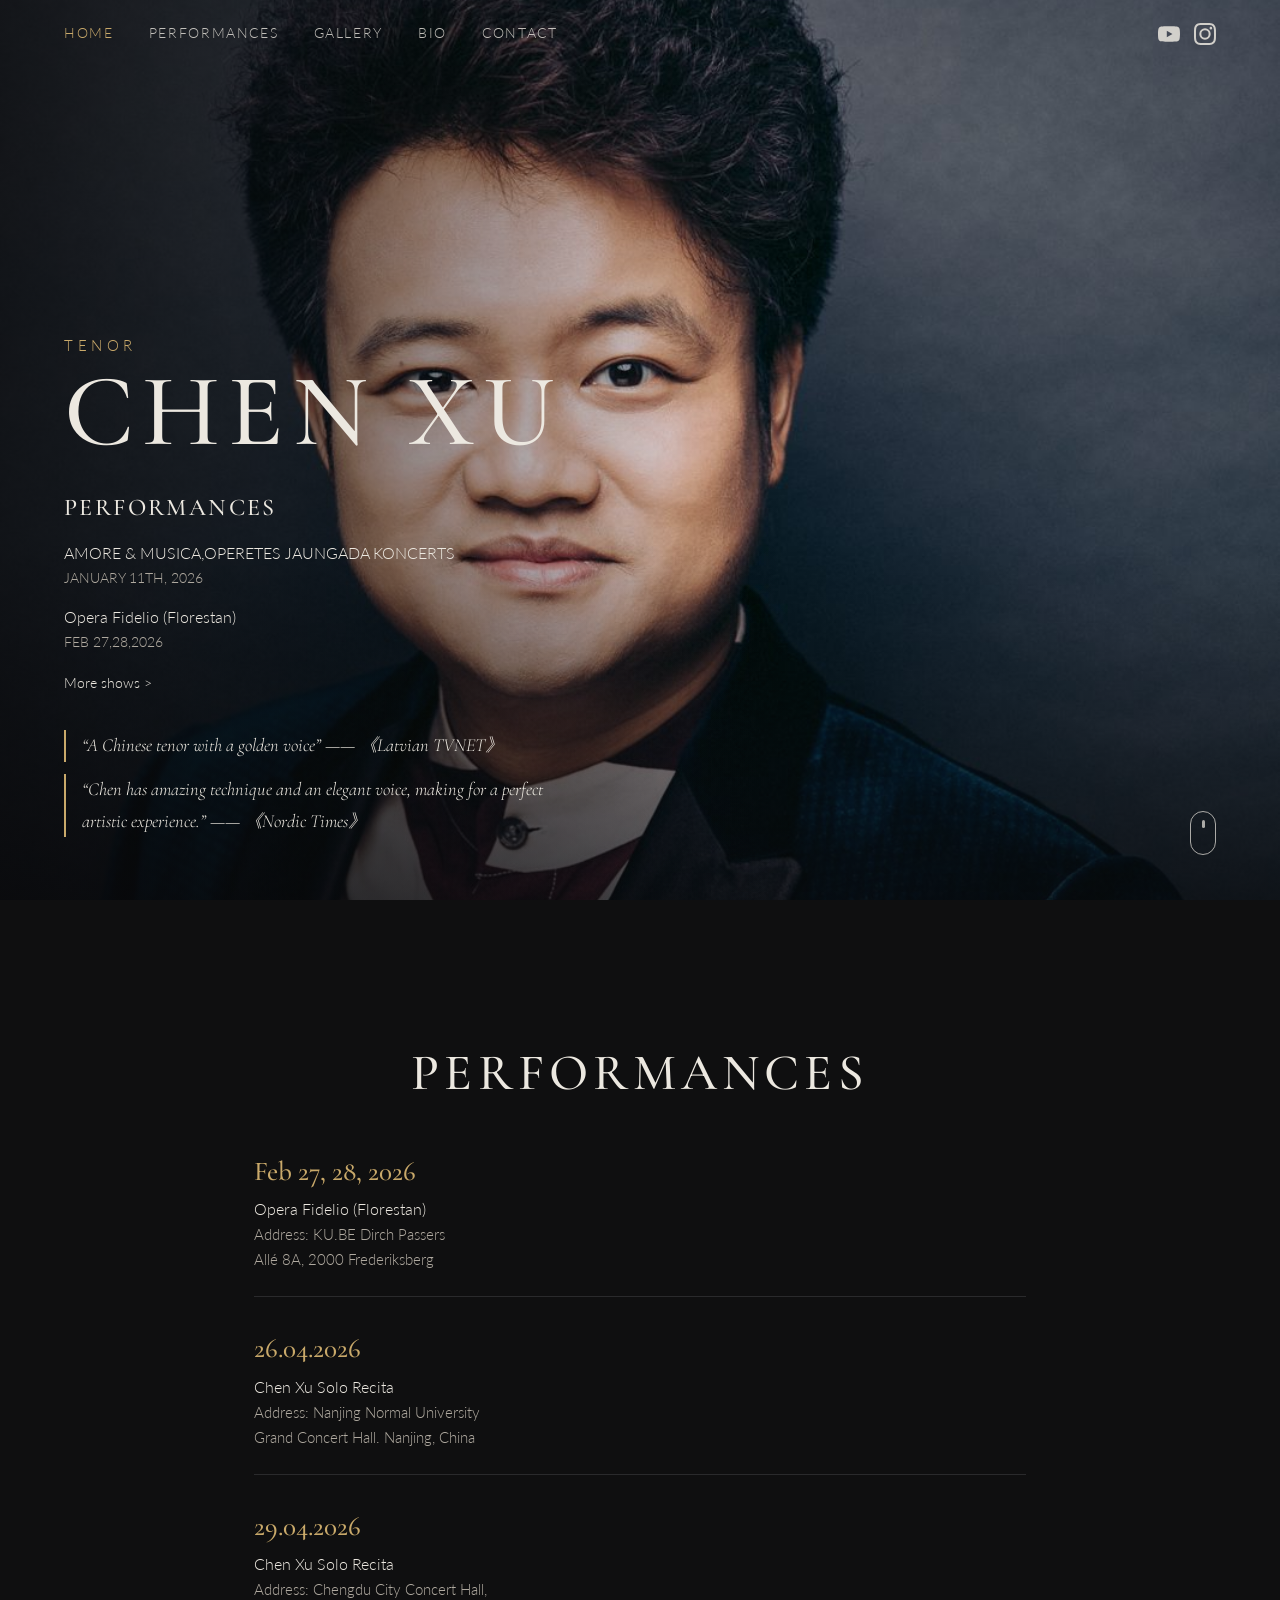
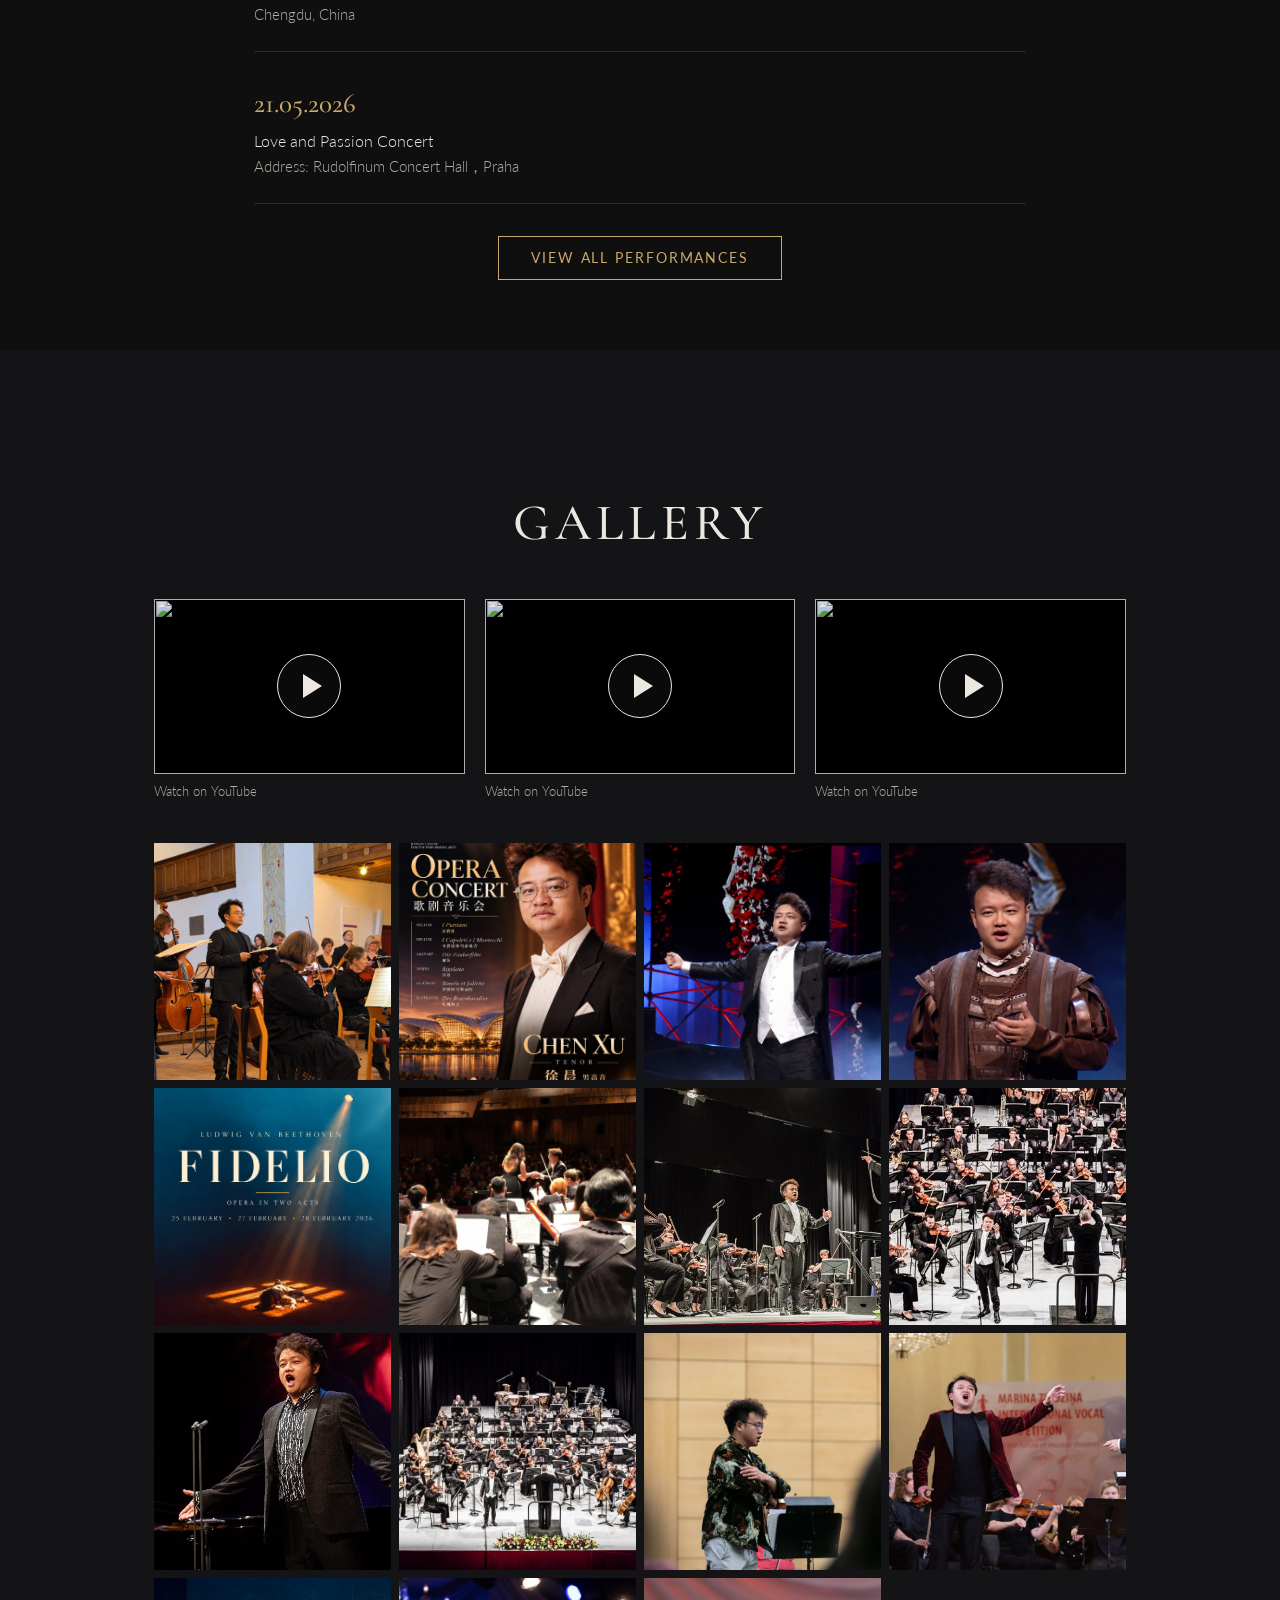
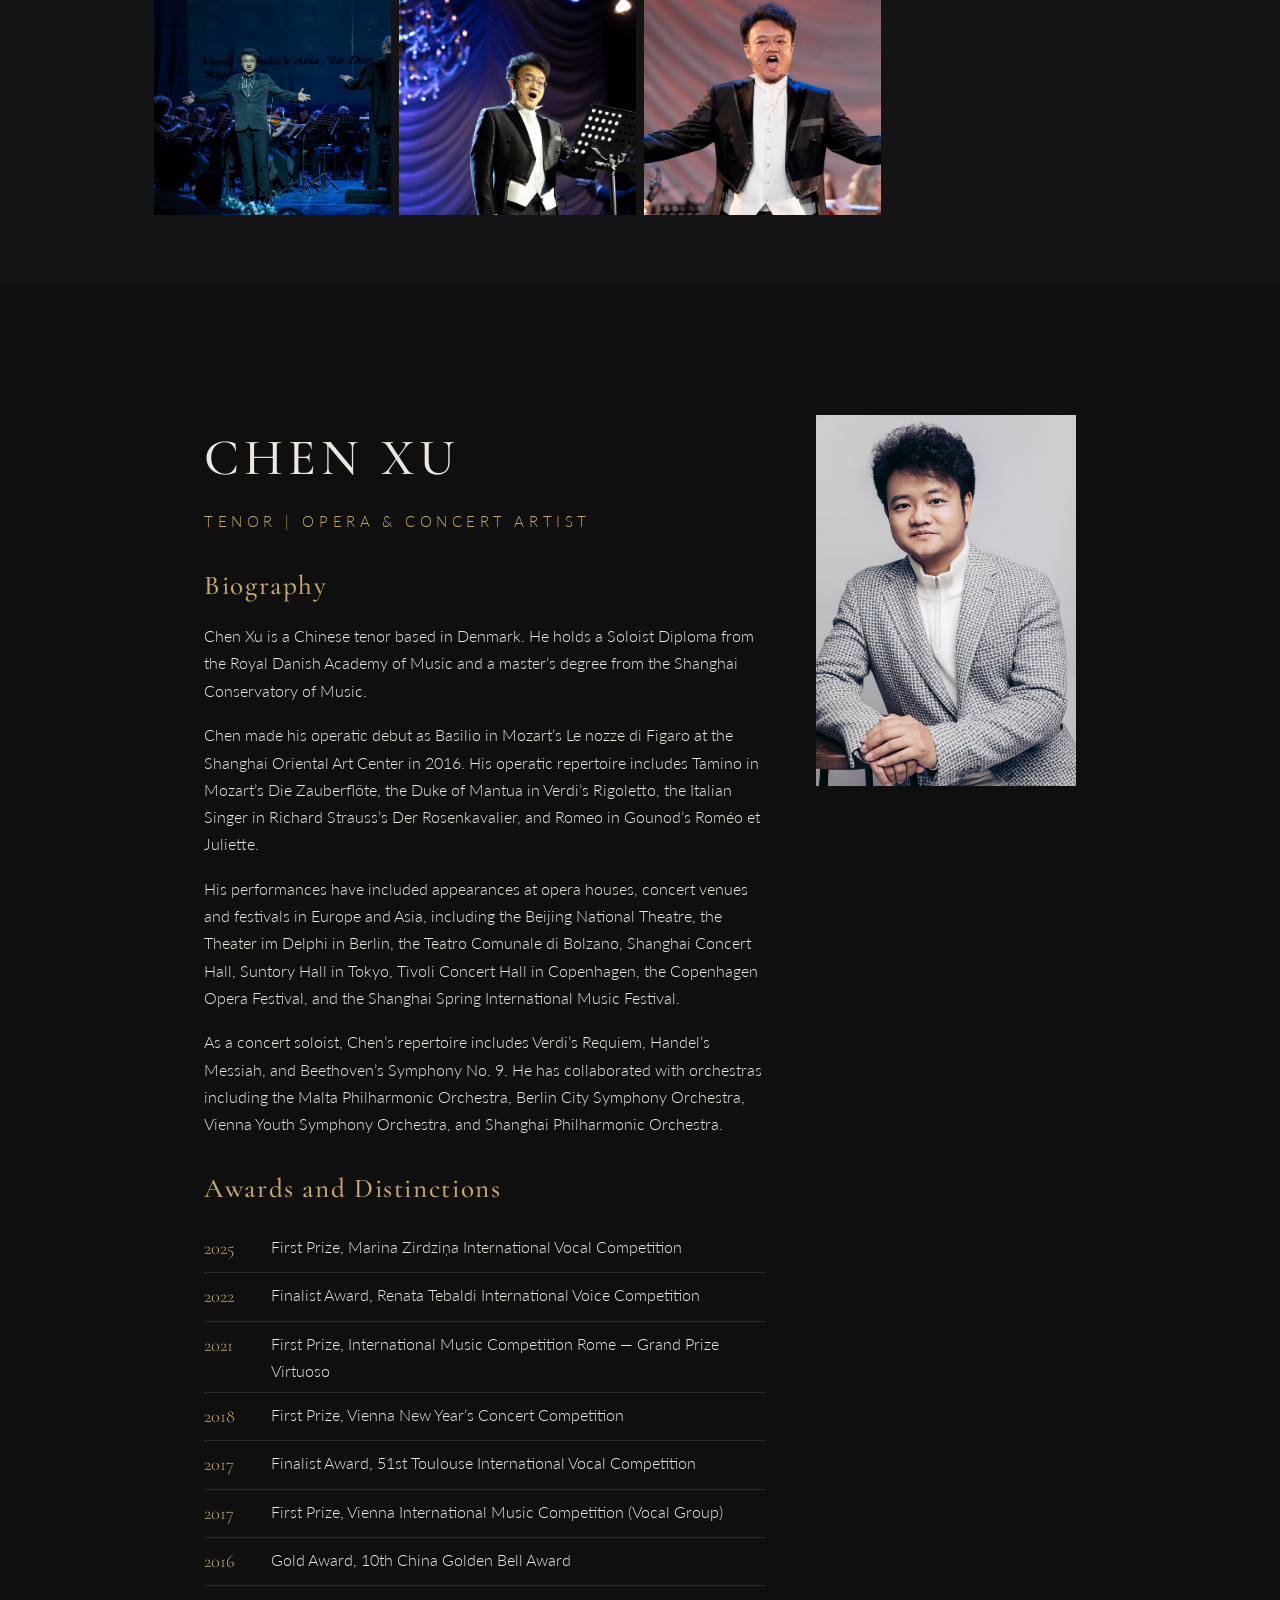
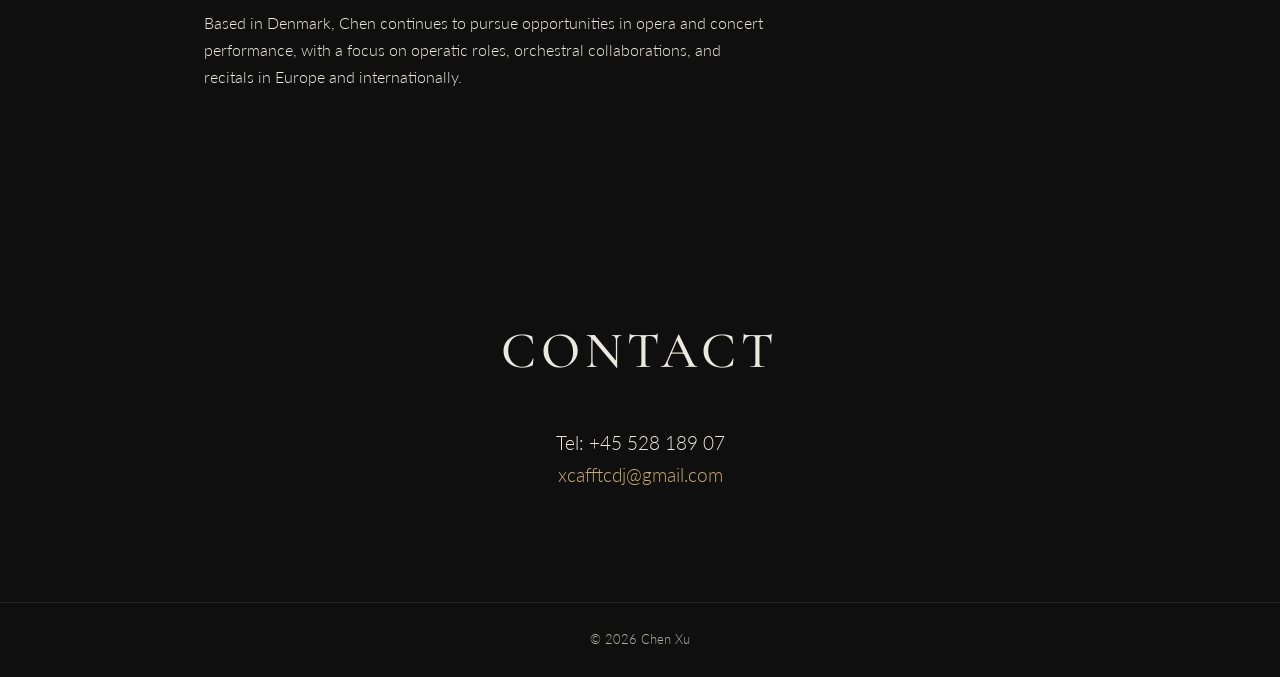
==== index.html @ a158b59f "Add files via upload" ====
<!DOCTYPE html>
<html lang="en"><head><meta charset="utf-8">
<meta name="viewport" content="width=device-width, initial-scale=1, viewport-fit=cover">
<title>ChenXu | ChenXuTenor</title>
<link rel="preconnect" href="https://fonts.googleapis.com"><link rel="preconnect" href="https://fonts.gstatic.com" crossorigin>
<link href="https://fonts.googleapis.com/css2?family=Cormorant+Garamond:wght@400;500;600&family=Lato:wght@300;400;700&display=swap" rel="stylesheet">
<style>
:root{--bg:#0f0f10;--text:#ece8e0;--muted:#b0aaa0;--accent:#c9a96a;
--fd:'Cormorant Garamond',Georgia,serif;--fb:'Lato',Helvetica,Arial,sans-serif;
box-sizing:border-box;padding-top:env(safe-area-inset-top,0px);padding-bottom:env(safe-area-inset-bottom,0px)}
html{scroll-padding-top:env(safe-area-inset-top,0px);scroll-behavior:smooth}
*{box-sizing:border-box;margin:0;padding:0}
body{background:var(--bg);color:var(--text);font-family:var(--fb);font-weight:300;line-height:1.7}
a{color:inherit;text-decoration:none}
header{position:fixed;top:env(safe-area-inset-top,0px);left:0;right:0;z-index:10;display:flex;justify-content:space-between;align-items:center;padding:22px 5vw;transition:background .3s}
header.solid{background:rgba(15,15,16,.96)}
nav{display:flex;gap:2.2rem;flex-wrap:wrap}
nav a{font-size:.85rem;letter-spacing:.12em;color:var(--text);opacity:.8;cursor:pointer;transition:color .2s,opacity .2s}
nav a:hover,nav a.on{color:var(--accent);opacity:1}
.soc{display:flex;gap:14px}.soc a{width:22px;height:22px;display:block;color:var(--text);opacity:.85}.soc a:hover{color:var(--accent);opacity:1}.soc svg{width:100%;height:100%;fill:currentColor}
section{scroll-margin-top:0}
/* HOME hero */
#home{position:relative;height:100vh;height:100svh;min-height:560px;background:#1b1d22 url(images/hero.jpg) center 18%/cover no-repeat;overflow:hidden}
#home::after{content:"";position:absolute;inset:0;background:linear-gradient(90deg,rgba(8,8,10,.78) 0%,rgba(8,8,10,.35) 38%,rgba(8,8,10,0) 62%),linear-gradient(0deg,rgba(8,8,10,.7) 0%,rgba(8,8,10,0) 40%)}
.hero{position:absolute;z-index:2;left:5vw;bottom:7vh;max-width:min(520px,90vw)}
.role{letter-spacing:.3em;text-transform:uppercase;color:var(--accent);font-size:.95rem}
.hero h1{font-family:var(--fd);font-weight:500;font-size:clamp(3.2rem,8vw,6.5rem);letter-spacing:.08em;line-height:1.05;margin-bottom:1.4rem}
.hero h2{font-family:var(--fd);font-weight:500;font-size:1.5rem;letter-spacing:.1em;margin-bottom:.6rem}
.hero h2 a:hover,.more:hover{color:var(--accent)}
.show{margin-bottom:.8rem}.show .d{color:var(--muted);font-size:.9rem}
.more{font-size:.9rem;display:inline-block;margin-bottom:1.4rem;cursor:pointer}
a.qlink{border-bottom:1px solid transparent;transition:color .2s,border-color .2s}a.qlink:hover{color:var(--accent);border-bottom-color:var(--accent)}
blockquote{font-family:var(--fd);font-style:italic;font-size:1.15rem;border-left:2px solid var(--accent);padding-left:1rem;margin-top:.8rem}
.cue{position:absolute;z-index:2;right:5vw;bottom:5vh;width:26px;height:44px;border:1.5px solid var(--text);border-radius:14px;opacity:.7}
.cue::after{content:"";position:absolute;left:50%;top:8px;width:3px;height:8px;margin-left:-1.5px;border-radius:2px;background:var(--text);animation:cue 1.8s ease-in-out infinite}
@keyframes cue{0%{opacity:1;transform:translateY(0)}100%{opacity:0;transform:translateY(14px)}}
/* sections */
.page{max-width:900px;margin:0 auto;padding:130px 5vw 70px}
.page h2.title{font-family:var(--fd);font-weight:500;font-size:clamp(2rem,4.5vw,3.2rem);letter-spacing:.1em;margin-bottom:2rem;text-align:center}
#performances,#bio{background:var(--bg)}#gallery{background:#141416}#contact{background:var(--bg)}
.perf{padding-bottom:1.5rem;margin-bottom:1.8rem;border-bottom:1px solid #2a2a2c}
.perf h3{font-family:var(--fd);font-weight:500;font-size:1.7rem;color:var(--accent)}
.perf .a{color:var(--muted);font-size:.92rem}
.vids{display:grid;grid-template-columns:repeat(auto-fit,minmax(280px,1fr));gap:20px;margin-bottom:2.5rem}
.frame{position:relative;aspect-ratio:16/9;background:#000}.frame iframe{position:absolute;inset:0;width:100%;height:100%;border:0}
.facade{position:relative;display:block;width:100%;aspect-ratio:16/9;background:#000;border:0;cursor:pointer;overflow:hidden;padding:0}
.facade img{width:100%;height:100%;object-fit:cover;opacity:.9;transition:opacity .2s,transform .35s}
.facade:hover img{opacity:1;transform:scale(1.03)}
.play{position:absolute;left:50%;top:50%;width:64px;height:64px;margin:-32px 0 0 -32px;border-radius:50%;background:rgba(15,15,16,.72);border:1.5px solid var(--text)}
.play::after{content:"";position:absolute;left:25px;top:19px;border-left:19px solid var(--text);border-top:12px solid transparent;border-bottom:12px solid transparent}
.facade:hover .play{border-color:var(--accent);background:rgba(15,15,16,.9)}
.frame iframe{border:0}
.perf-more[hidden]{display:none}
.perf-toggle{text-align:center;margin-top:2rem}
.perf-toggle button{background:none;border:1px solid var(--accent);color:var(--accent);font-family:var(--fb);font-size:.85rem;letter-spacing:.14em;text-transform:uppercase;padding:.8rem 2rem;cursor:pointer;transition:background .2s,color .2s}
.perf-toggle button:hover{background:var(--accent);color:var(--bg)}
.yt{display:inline-block;margin-top:.4rem;font-size:.82rem;color:var(--muted)}.yt:hover{color:var(--accent)}
.grid{display:grid;grid-template-columns:repeat(auto-fill,minmax(200px,1fr));gap:8px}
.cell{aspect-ratio:1;overflow:hidden;display:block;background:#1b1d22}.cell img{width:100%;height:100%;object-fit:cover;transition:transform .35s}.cell:hover img{transform:scale(1.05)}
.lb{position:fixed;inset:0;background:rgba(0,0,0,.93);display:none;align-items:center;justify-content:center;z-index:30;cursor:zoom-out;padding:4vw}.lb.open{display:flex}.lb img{max-width:92vw;max-height:90vh;object-fit:contain}
.note{color:var(--muted);font-size:.85rem;text-align:center;margin-top:1.5rem}
.bio{display:grid;grid-template-columns:1fr 260px;gap:4vw;align-items:start;max-width:1000px}
.bio h2.title{text-align:left;margin-bottom:.4rem}.bio .role{margin-bottom:.4rem}
.bio h3{font-family:var(--fd);font-weight:500;font-size:1.7rem;letter-spacing:.06em;color:var(--accent);margin:1.8rem 0 .8rem}
.awards{list-style:none;margin-bottom:1.4rem}.awards li{display:grid;grid-template-columns:3.6rem 1fr;gap:.6rem;padding:.5rem 0;border-bottom:1px solid #2a2a2c}
.awards span{color:var(--accent);font-family:var(--fd);font-size:1.15rem}
.bio p{margin-bottom:1.1rem}.bio .o{color:var(--muted)}
.bio-photo img{width:100%;aspect-ratio:287/409;object-fit:cover;object-position:50% 15%;display:block}
.ph{width:100%;aspect-ratio:287/409;background:#1b1d22;border:1px dashed #3a3a3e;display:flex;align-items:center;justify-content:center;color:var(--muted);font-size:.8rem;text-align:center;padding:1rem}
.contact{text-align:center;font-size:1.2rem}.contact a{color:var(--accent)}
#contact .page{padding-bottom:110px}
footer{text-align:center;padding:26px 5vw;font-size:.8rem;color:var(--muted);border-top:1px solid #222}
@media(max-width:800px){
header{flex-direction:column;gap:10px;padding:14px 5vw;background:linear-gradient(rgba(8,8,10,.7),rgba(8,8,10,0))}
header.solid{background:rgba(15,15,16,.96)}
nav{gap:1.1rem;justify-content:center}
#home{background-position:center 12%}
#home::after{background:linear-gradient(0deg,rgba(8,8,10,.92) 0%,rgba(8,8,10,.55) 45%,rgba(8,8,10,0) 75%)}
.hero{bottom:6vh}.cue{display:none}
.page{padding-top:150px}.bio{grid-template-columns:1fr}.bio-photo{max-width:260px;order:-1}
}
@media(prefers-reduced-motion:reduce){html{scroll-behavior:auto}*{transition:none!important;animation:none!important}}
</style></head>
<body>
<header id="hd">
<nav id="nav"><a data-t="home">HOME</a><a data-t="performances">PERFORMANCES</a><a data-t="gallery">GALLERY</a><a data-t="bio">BIO</a><a data-t="contact">CONTACT</a></nav>
<div class="soc">
<a href="https://www.youtube.com/@chenxuaff" target="_blank" rel="noopener" aria-label="YouTube"><svg viewBox="0 0 24 24"><path d="M23.5 6.2a3 3 0 0 0-2.1-2.1C19.5 3.6 12 3.6 12 3.6s-7.5 0-9.4.5A3 3 0 0 0 .5 6.2C0 8.1 0 12 0 12s0 3.9.5 5.8a3 3 0 0 0 2.1 2.1c1.9.5 9.4.5 9.4.5s7.5 0 9.4-.5a3 3 0 0 0 2.1-2.1c.5-1.9.5-5.8.5-5.8s0-3.9-.5-5.8zM9.6 15.600V8.400l6.200 3.600-6.200 3.600z"/></svg></a>
<a href="https://www.instagram.com/chenxutenor" target="_blank" rel="noopener" aria-label="Instagram"><svg viewBox="0 0 24 24"><path d="M12 2.2c3.2 0 3.600 0 4.800.1 3.300.1 4.800 1.700 4.900 4.900.1 1.300.1 1.600.1 4.800s0 3.600-.1 4.800c-.1 3.200-1.700 4.800-4.900 4.900-1.300.1-1.600.1-4.800.1s-3.600 0-4.800-.1c-3.300-.1-4.800-1.700-4.900-4.900C2.200 15.600 2.200 15.200 2.200 12s0-3.600.1-4.800C2.400 3.900 4 2.400 7.200 2.300 8.400 2.200 8.800 2.200 12 2.200zM12 0C8.700 0 8.300 0 7.100.1 2.700.3.300 2.700.1 7.100 0 8.300 0 8.700 0 12s0 3.700.1 4.900c.2 4.400 2.600 6.800 7 7C8.300 24 8.700 24 12 24s3.700 0 4.900-.1c4.400-.2 6.800-2.600 7-7 .1-1.200.1-1.600.1-4.900s0-3.700-.1-4.900c-.2-4.400-2.600-6.800-7-7C15.700 0 15.300 0 12 0zm0 5.800a6.200 6.200 0 1 0 0 12.400 6.200 6.200 0 0 0 0-12.400zM12 16a4 4 0 1 1 0-8 4 4 0 0 1 0 8zm6.400-11.800a1.400 1.400 0 1 0 0 2.900 1.400 1.400 0 0 0 0-2.900z"/></svg></a>
</div></header>
<main>
<section id="home"><div class="hero">
<p class="role">Tenor</p><h1>CHEN XU</h1>
<h2><a data-t="performances" href="#performances">PERFORMANCES</a></h2>
<div class="show"><p>AMORE &amp; MUSICA,OPERETES JAUNGADA KONCERTS</p><p class="d">JANUARY 11TH, 2026</p></div>
<div class="show"><p>Opera Fidelio (Florestan)</p><p class="d">FEB 27,28,2026</p></div>
<a class="more" data-t="performances" href="#performances">More shows &gt;</a>
<blockquote><a class="qlink" href="https://sejas.tvnet.lv/8382045/zelta-balss-ipasnieks-cens-sjujs-uzstasies-operetes-teatra-koncertos-amore-musica" target="_blank" rel="noopener">“A Chinese tenor with a golden voice” —— 《Latvian TVNET》</a></blockquote>
<blockquote>“Chen has amazing technique and an elegant voice, making for a perfect artistic experience.” —— 《Nordic Times》</blockquote>
</div><div class="cue" aria-hidden="true"></div></section>
<section id="performances"><div class="page"><h2 class="title">PERFORMANCES</h2><article class="perf"><h3>Feb 27, 28, 2026</h3><p class="t">Opera Fidelio (Florestan)</p><p class="a">Address: KU.BE Dirch Passers<br>Allé 8A, 2000 Frederiksberg</p></article><article class="perf"><h3>26.04.2026</h3><p class="t">Chen Xu Solo Recita</p><p class="a">Address: Nanjing Normal University<br>Grand Concert Hall. Nanjing, China</p></article><article class="perf"><h3>29.04.2026</h3><p class="t">Chen Xu Solo Recita</p><p class="a">Address: Chengdu City Concert Hall,<br>Chengdu, China</p></article><article class="perf"><h3>21.05.2026</h3><p class="t">Love and Passion Concert</p><p class="a">Address: Rudolfinum Concert Hall，Praha</p></article><div class="perf-more" id="perfMore" hidden><article class="perf"><h3>July 28, 31, 2026</h3><p class="t">Opera Cavalleria Rusticana（Turidu）</p><p class="a">Address: Askov Højskole Koncertsal，<br>Denmark</p></article><article class="perf"><h3>20.12.25</h3><p class="t">AMORE &amp; MUSICA</p><p class="a">Address: Sigulda, Kultūras centrs SIGULDAS DEVONS</p></article><article class="perf"><h3>22.12.25</h3><p class="t">OPERA I MIDVINTERTID</p><p class="a">Address: KU.BE Dirch Passers Allé 8A, 2000 Frederiksberg</p></article><article class="perf"><h3>26.12.25</h3><p class="t">AMORE &amp; MUSICA</p><p class="a">Address: Jūrmala, Dzintari Concert Hall</p></article><article class="perf"><h3>29.12.25</h3><p class="t">AMORE &amp; MUSICA</p><p class="a">Address: Rīga, Latvijas Nacionālā bibliotēka Ziedoņa zāle</p></article><article class="perf"><h3>11.01.26</h3><p class="t">AMORE &amp; MUSICA</p><p class="a">Address: Cēsis, Koncertzāle CĒSIS</p></article></div><div class="perf-toggle"><button type="button" id="perfBtn" aria-expanded="false" aria-controls="perfMore">View all performances</button></div></div></section>
<section id="gallery"><div class="page" style="max-width:1100px"><h2 class="title">GALLERY</h2>
<div class="vids"><div class="vid"><button class="facade" type="button" data-id="cnBV17fquq0" aria-label="Play video 1"><img src="https://i.ytimg.com/vi/cnBV17fquq0/hqdefault.jpg" alt="" loading="lazy"><span class="play"></span></button><a class="yt" href="https://www.youtube.com/watch?v=cnBV17fquq0" target="_blank" rel="noopener">Watch on YouTube</a></div><div class="vid"><button class="facade" type="button" data-id="8WYN597Jwn0" aria-label="Play video 2"><img src="https://i.ytimg.com/vi/8WYN597Jwn0/hqdefault.jpg" alt="" loading="lazy"><span class="play"></span></button><a class="yt" href="https://www.youtube.com/watch?v=8WYN597Jwn0" target="_blank" rel="noopener">Watch on YouTube</a></div><div class="vid"><button class="facade" type="button" data-id="Kppyt0_UTFs" aria-label="Play video 3"><img src="https://i.ytimg.com/vi/Kppyt0_UTFs/hqdefault.jpg" alt="" loading="lazy"><span class="play"></span></button><a class="yt" href="https://www.youtube.com/watch?v=Kppyt0_UTFs" target="_blank" rel="noopener">Watch on YouTube</a></div></div>
<div class="grid"><a class="cell" href="images/gallery-10.jpg"><img src="images/gallery-10.jpg" style="object-position:33% 35%" alt="Chen Xu photo 10" loading="lazy"></a><a class="cell" href="images/gallery-11.jpg"><img src="images/gallery-11.jpg" style="object-position:50% 25%" alt="Chen Xu photo 11" loading="lazy"></a><a class="cell" href="images/gallery-12.jpg"><img src="images/gallery-12.jpg" style="object-position:62% 30%" alt="Chen Xu photo 12" loading="lazy"></a><a class="cell" href="images/gallery-13.jpg"><img src="images/gallery-13.jpg" style="object-position:47% 25%" alt="Chen Xu photo 13" loading="lazy"></a><a class="cell" href="images/gallery-14.jpg"><img src="images/gallery-14.jpg" style="object-position:50% 40%" alt="Chen Xu photo 14" loading="lazy"></a><a class="cell" href="images/gallery-15.jpg"><img src="images/gallery-15.jpg" style="object-position:58% 28%" alt="Chen Xu photo 15" loading="lazy"></a><a class="cell" href="images/gallery-1.jpg"><img src="images/gallery-1.jpg" style="object-position:58% 35%" alt="Chen Xu photo 1" loading="lazy"></a><a class="cell" href="images/gallery-2.jpg"><img src="images/gallery-2.jpg" style="object-position:45% 70%" alt="Chen Xu photo 2" loading="lazy"></a><a class="cell" href="images/gallery-3.jpg"><img src="images/gallery-3.jpg" style="object-position:55% 20%" alt="Chen Xu photo 3" loading="lazy"></a><a class="cell" href="images/gallery-4.jpg"><img src="images/gallery-4.jpg" style="object-position:45% 60%" alt="Chen Xu photo 4" loading="lazy"></a><a class="cell" href="images/gallery-5.jpg"><img src="images/gallery-5.jpg" style="object-position:35% 40%" alt="Chen Xu photo 5" loading="lazy"></a><a class="cell" href="images/gallery-6.jpg"><img src="images/gallery-6.jpg" style="object-position:30% 30%" alt="Chen Xu photo 6" loading="lazy"></a><a class="cell" href="images/gallery-7.jpg"><img src="images/gallery-7.jpg" style="object-position:40% 45%" alt="Chen Xu photo 7" loading="lazy"></a><a class="cell" href="images/gallery-8.jpg"><img src="images/gallery-8.jpg" style="object-position:75% 55%" alt="Chen Xu photo 8" loading="lazy"></a><a class="cell" href="images/gallery-9.jpg"><img src="images/gallery-9.jpg" style="object-position:50% 30%" alt="Chen Xu photo 9" loading="lazy"></a></div></div></section>
<section id="bio"><div class="page bio"><div><h2 class="title">CHEN XU</h2><p class="role">Tenor | Opera &amp; Concert Artist</p><h3>Biography</h3><p>Chen Xu is a Chinese tenor based in Denmark. He holds a Soloist Diploma from the Royal Danish Academy of Music and a master’s degree from the Shanghai Conservatory of Music.</p><p>Chen made his operatic debut as Basilio in Mozart’s Le nozze di Figaro at the Shanghai Oriental Art Center in 2016. His operatic repertoire includes Tamino in Mozart’s Die Zauberflöte, the Duke of Mantua in Verdi’s Rigoletto, the Italian Singer in Richard Strauss’s Der Rosenkavalier, and Romeo in Gounod’s Roméo et Juliette.</p><p>His performances have included appearances at opera houses, concert venues and festivals in Europe and Asia, including the Beijing National Theatre, the Theater im Delphi in Berlin, the Teatro Comunale di Bolzano, Shanghai Concert Hall, Suntory Hall in Tokyo, Tivoli Concert Hall in Copenhagen, the Copenhagen Opera Festival, and the Shanghai Spring International Music Festival.</p><p>As a concert soloist, Chen’s repertoire includes Verdi’s Requiem, Handel’s Messiah, and Beethoven’s Symphony No. 9. He has collaborated with orchestras including the Malta Philharmonic Orchestra, Berlin City Symphony Orchestra, Vienna Youth Symphony Orchestra, and Shanghai Philharmonic Orchestra.</p><h3>Awards and Distinctions</h3><ul class="awards"><li><span>2025</span>First Prize, Marina Zirdziņa International Vocal Competition</li><li><span>2022</span>Finalist Award, Renata Tebaldi International Voice Competition</li><li><span>2021</span>First Prize, International Music Competition Rome — Grand Prize Virtuoso</li><li><span>2018</span>First Prize, Vienna New Year’s Concert Competition</li><li><span>2017</span>Finalist Award, 51st Toulouse International Vocal Competition</li><li><span>2017</span>First Prize, Vienna International Music Competition (Vocal Group)</li><li><span>2016</span>Gold Award, 10th China Golden Bell Award</li></ul><p>Based in Denmark, Chen continues to pursue opportunities in opera and concert performance, with a focus on operatic roles, orchestral collaborations, and recitals in Europe and internationally.</p></div>
<div class="bio-photo"><img src="images/bio.jpg" alt="Chen Xu"></div></div></section>
<section id="contact"><div class="page"><h2 class="title">CONTACT</h2><p class="contact">Tel: +45 528 189 07<br><a href="mailto:xcafftcdj@gmail.com">xcafftcdj@gmail.com</a></p></div></section>
</main>
<div class="lb" id="lb"><img alt=""></div>
<footer>© 2026 Chen Xu</footer>
<script>
const hd=document.getElementById('hd'),ids=['home','performances','gallery','bio','contact'],
secs=ids.map(i=>document.getElementById(i)),links=[...document.querySelectorAll('#nav a')];
function go(id){const el=document.getElementById(id);if(el)el.scrollIntoView({behavior:'smooth',block:'start'})}
document.querySelectorAll('[data-t]').forEach(a=>a.addEventListener('click',e=>{e.preventDefault();go(a.dataset.t)}));
function onScroll(){
 hd.classList.toggle('solid',window.scrollY>60);
 const y=window.scrollY+window.innerHeight*0.35;let cur='home';
 secs.forEach(s=>{if(s.offsetTop<=y)cur=s.id});
 links.forEach(a=>a.classList.toggle('on',a.dataset.t===cur));
}
window.addEventListener('scroll',onScroll,{passive:true});window.addEventListener('resize',onScroll);onScroll();

const lb=document.getElementById('lb'),lbi=lb.querySelector('img'),cells=[...document.querySelectorAll('.cell')];let ci=0;
function openLb(i){ci=(i+cells.length)%cells.length;lbi.src=cells[ci].href;lb.classList.add('open')}
cells.forEach((a,i)=>a.addEventListener('click',e=>{e.preventDefault();openLb(i)}));
lb.addEventListener('click',()=>lb.classList.remove('open'));
document.addEventListener('keydown',e=>{if(!lb.classList.contains('open'))return;
 if(e.key==='Escape')lb.classList.remove('open');if(e.key==='ArrowRight')openLb(ci+1);if(e.key==='ArrowLeft')openLb(ci-1)});

document.querySelectorAll('.facade').forEach(b=>b.addEventListener('click',()=>{
 const id=b.dataset.id,url='https://www.youtube.com/watch?v='+id;
 if(location.protocol==='file:'){window.open(url,'_blank','noopener');return}
 const f=document.createElement('iframe');
 f.src='https://www.youtube.com/embed/'+id+'?autoplay=1&rel=0&playsinline=1';
 f.title='Chen Xu video';f.allow='autoplay; encrypted-media; picture-in-picture; fullscreen';
 f.allowFullscreen=true;f.referrerPolicy='strict-origin-when-cross-origin';
 f.style.cssText='position:absolute;inset:0;width:100%;height:100%;border:0';
 b.replaceWith(Object.assign(document.createElement('div'),{className:'frame'}));
 const fr=document.querySelector('.vid .frame:not(:has(iframe))');fr.appendChild(f)}));

const pb=document.getElementById('perfBtn'),pm=document.getElementById('perfMore');
pb.addEventListener('click',()=>{const open=pm.hasAttribute('hidden');
 pm.toggleAttribute('hidden',!open);pb.setAttribute('aria-expanded',open);
 pb.textContent=open?'Show fewer':'View all performances';onScroll()});
</script></body></html>
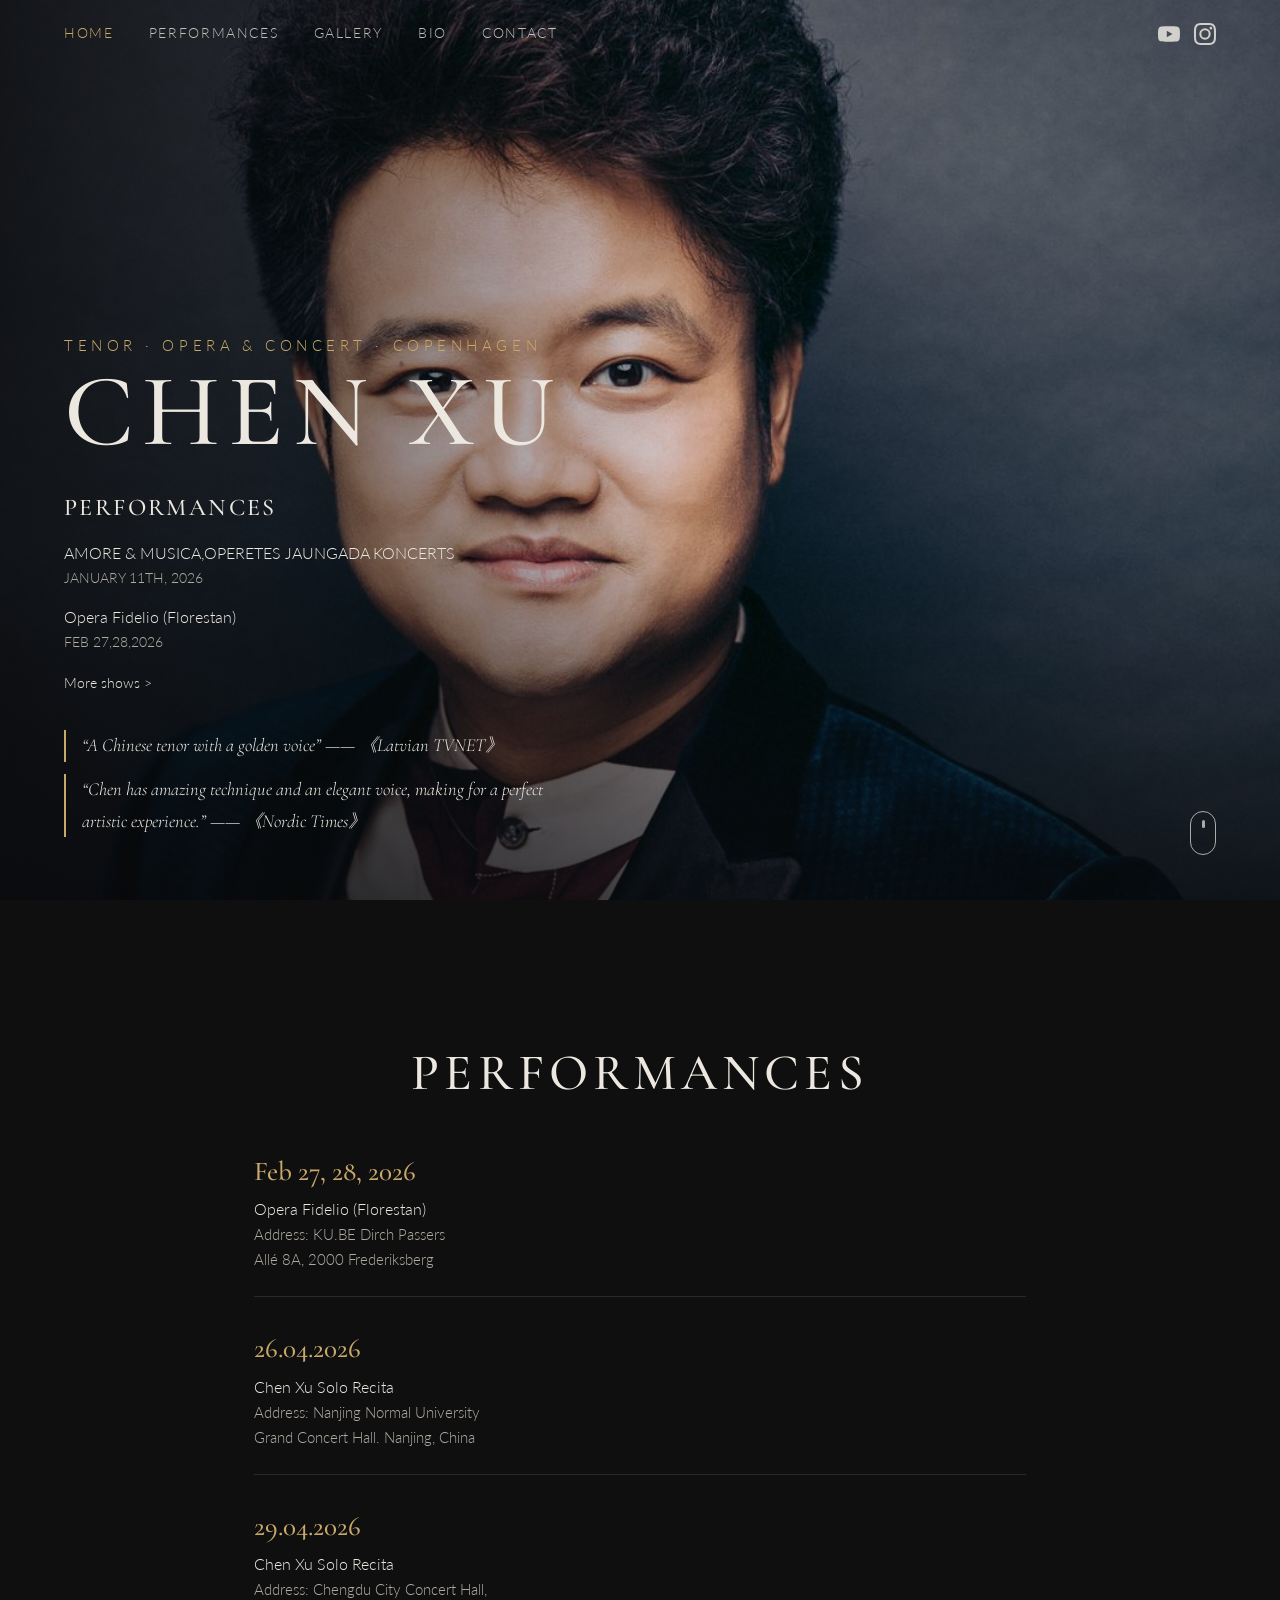
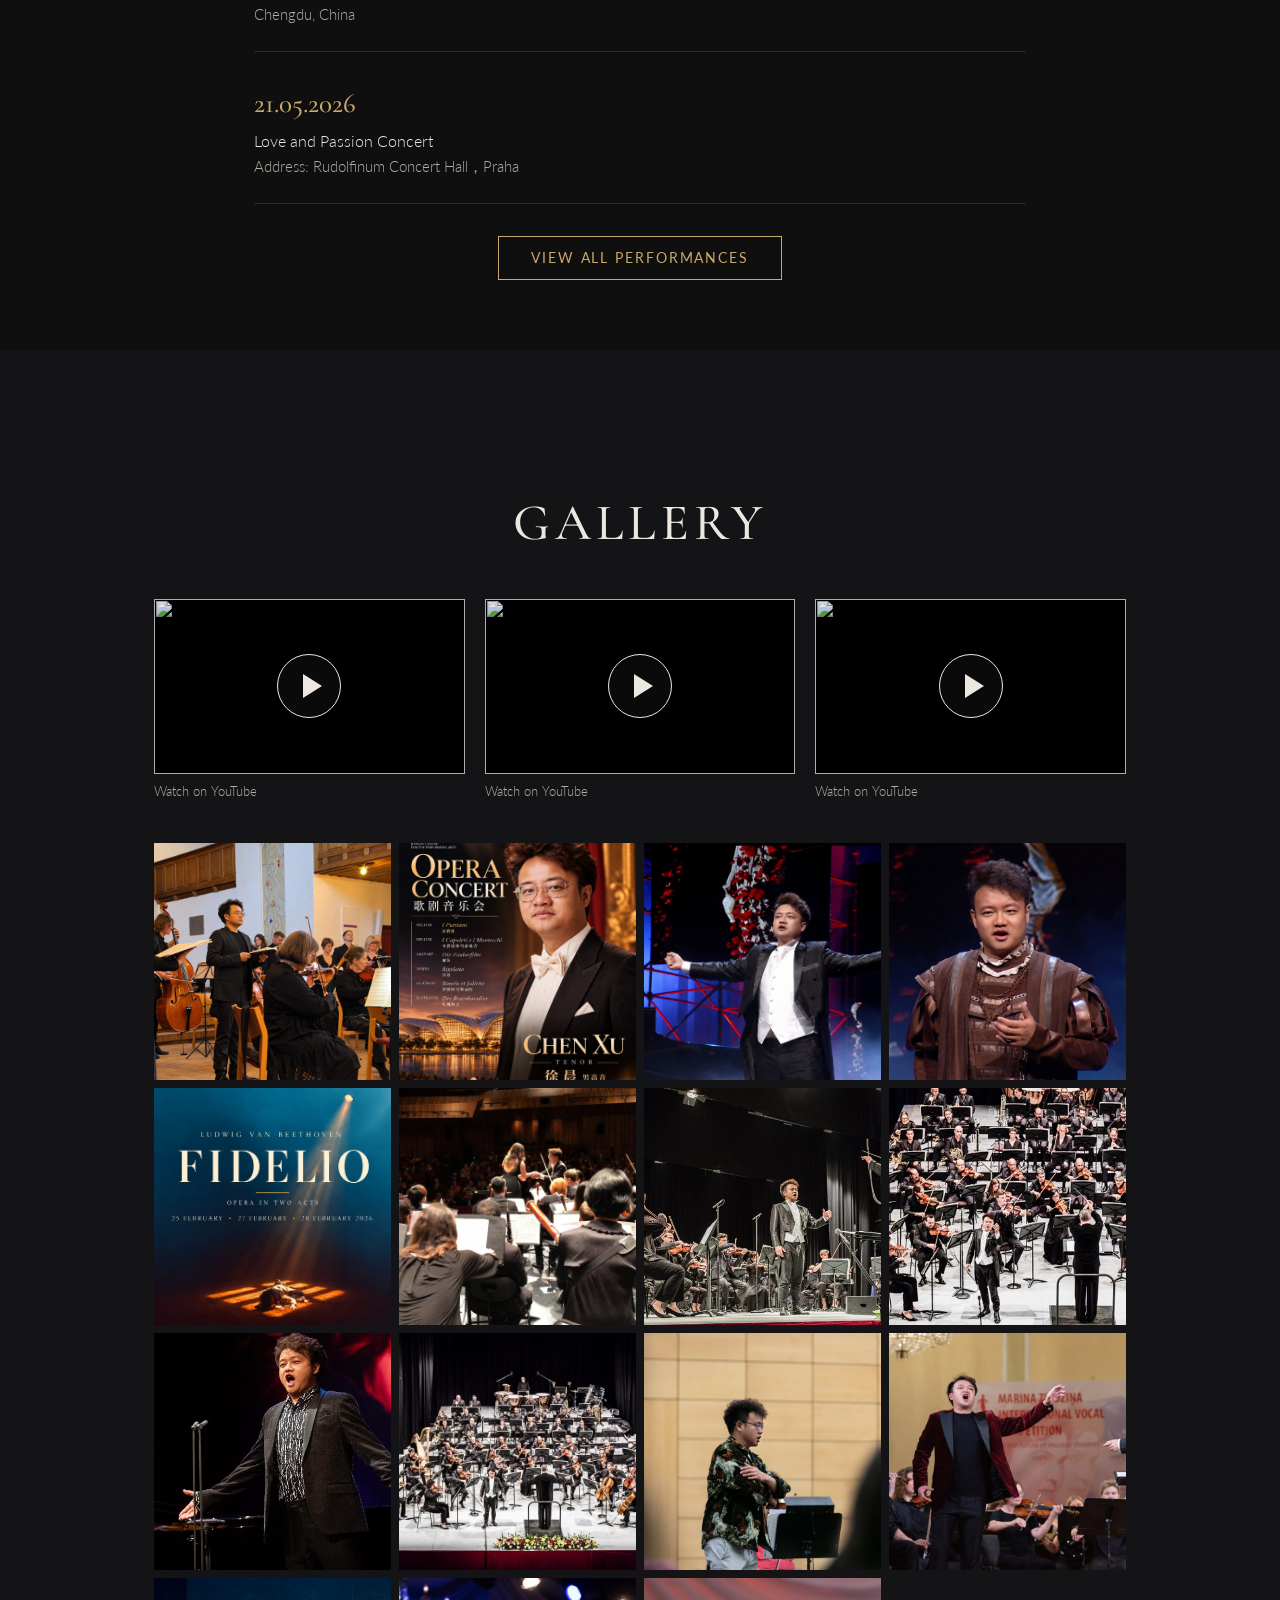
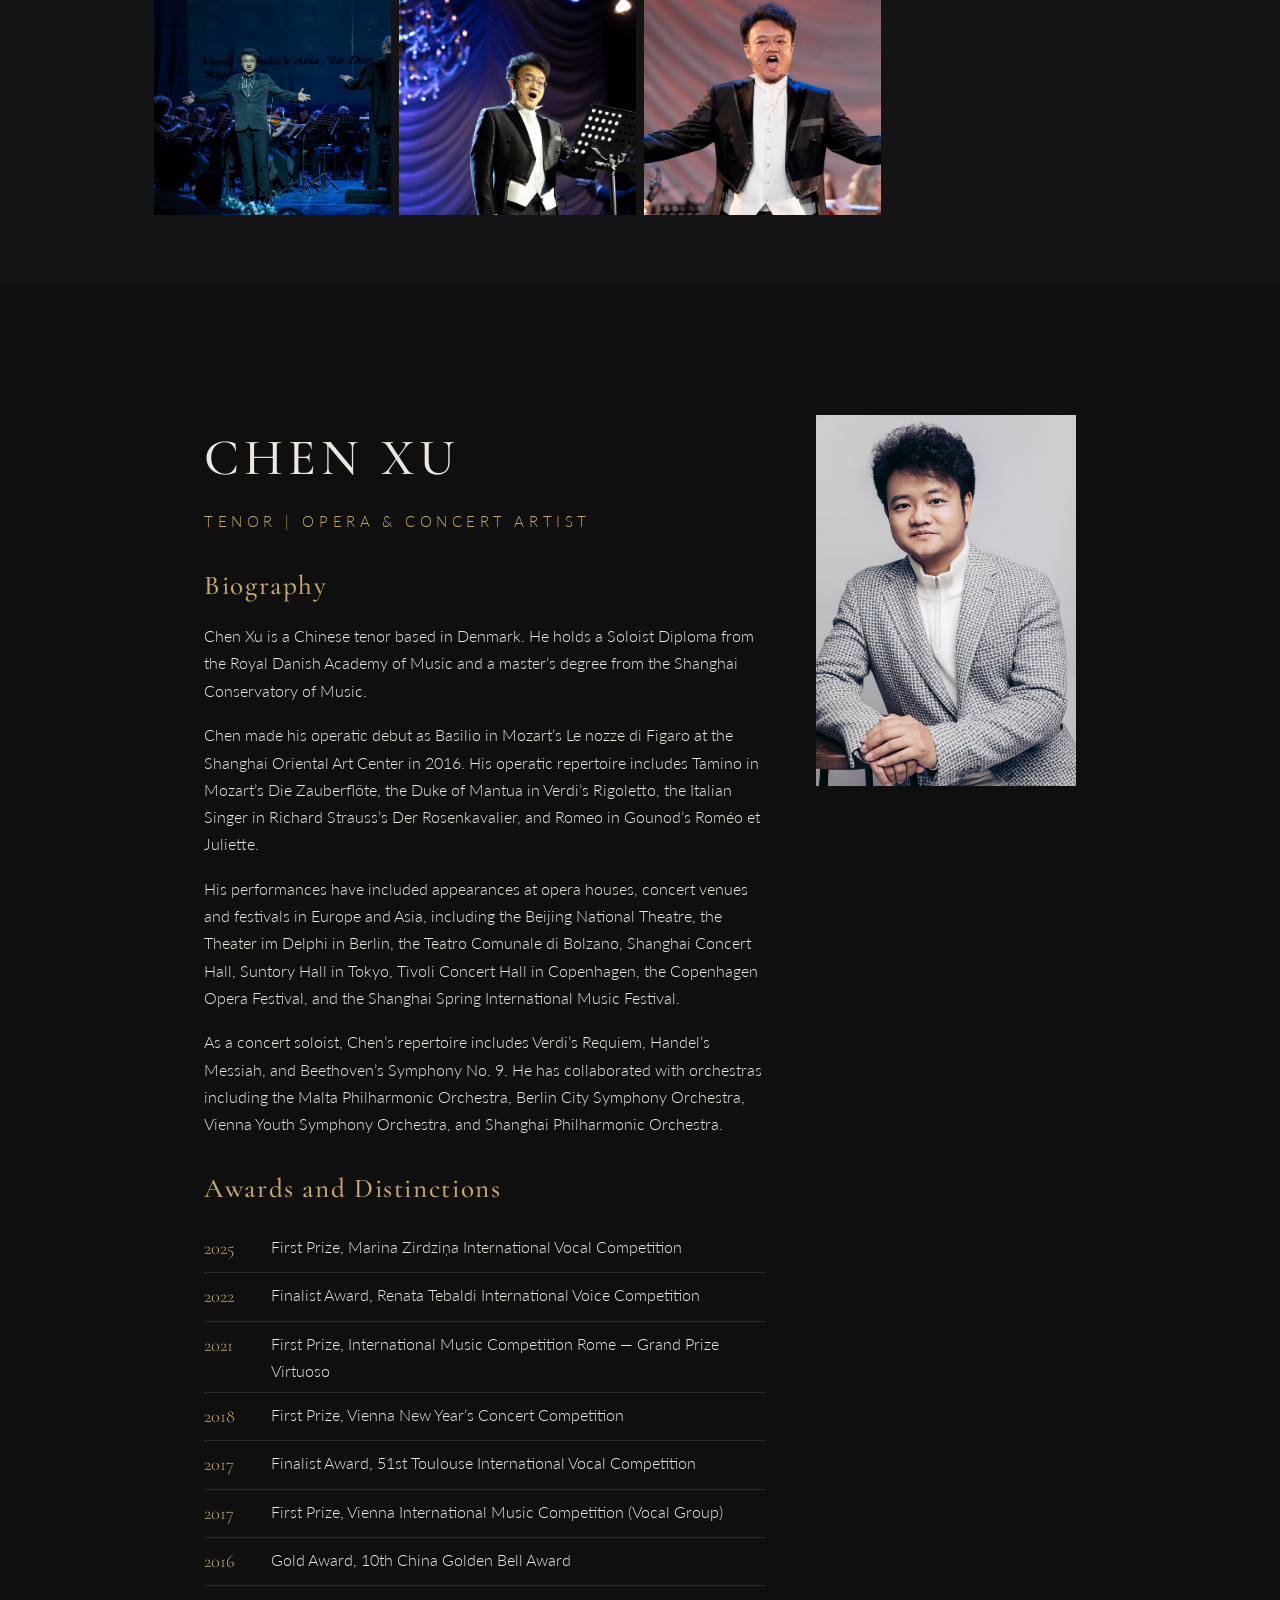
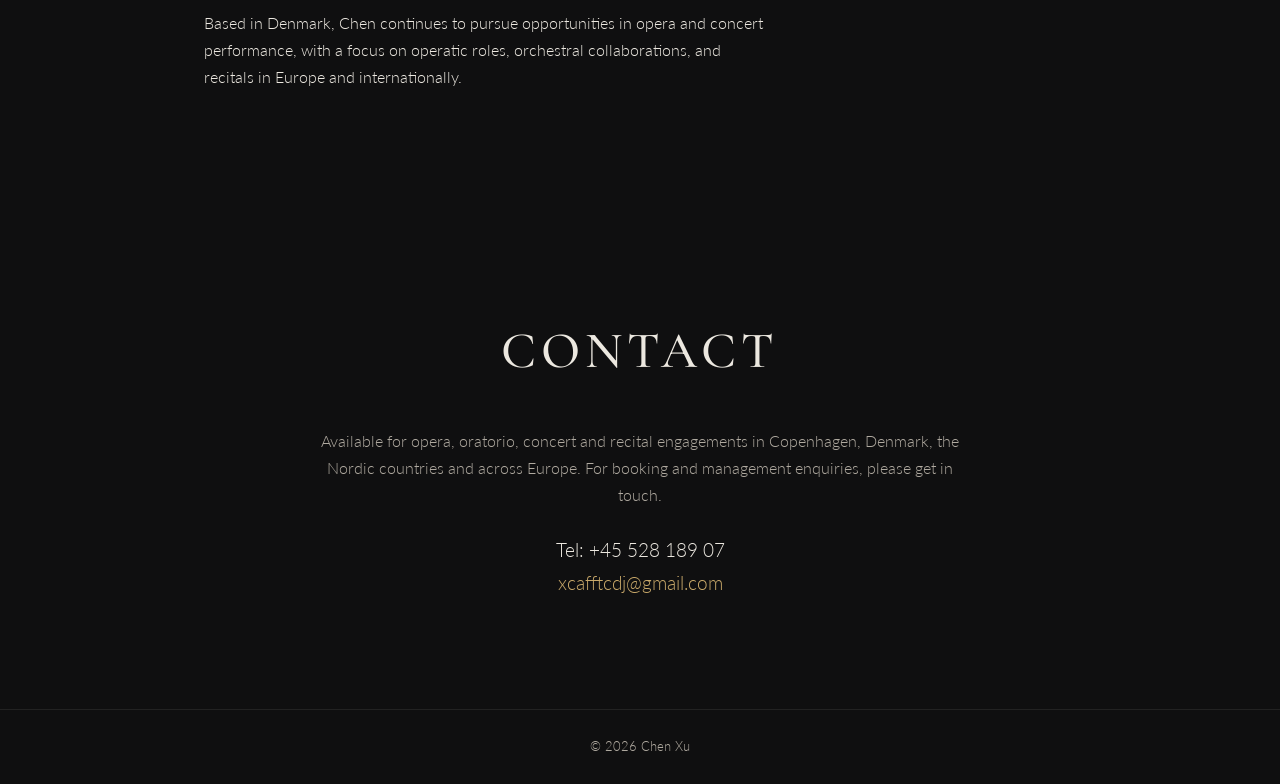
==== commit 25c73272: "Add files via upload" ====
--- a/index.html
+++ b/index.html
@@ -1,7 +1,25 @@
 <!DOCTYPE html>
 <html lang="en"><head><meta charset="utf-8">
 <meta name="viewport" content="width=device-width, initial-scale=1, viewport-fit=cover">
-<title>ChenXu | ChenXuTenor</title>
+<title>Chen Xu – Tenor | Opera &amp; Concert Singer, Copenhagen &amp; Europe</title>
+<meta name="description" content="Chen Xu is a Copenhagen-based Chinese lyric tenor for opera, concert, oratorio and recital engagements in Denmark, the Nordic countries and across Europe. Available for booking.">
+<meta name="keywords" content="Chen Xu tenor, Xu Chen tenor, 徐晨 男高音, Chinese tenor, lyric tenor, tenor Copenhagen, tenor Denmark, opera singer Copenhagen, opera singer Denmark, Nordic tenor, tenor Europe, concert tenor, oratorio tenor, recital, opera soloist, orchestra soloist, hire a tenor, book a tenor, tenor for opera, tenorsanger, operasanger København, Opernsänger Tenor, tenore">
+<meta name="author" content="Chen Xu">
+<meta name="robots" content="index, follow, max-image-preview:large">
+<link rel="canonical" href="https://chenxumusic.com/">
+<meta property="og:type" content="website">
+<meta property="og:site_name" content="Chen Xu – Tenor">
+<meta property="og:title" content="Chen Xu – Tenor | Opera &amp; Concert Singer, Copenhagen &amp; Europe">
+<meta property="og:description" content="Chen Xu is a Copenhagen-based Chinese lyric tenor for opera, concert, oratorio and recital engagements in Denmark, the Nordic countries and across Europe. Available for booking.">
+<meta property="og:url" content="https://chenxumusic.com/">
+<meta property="og:image" content="https://chenxumusic.com/images/hero.jpg">
+<meta property="og:image:alt" content="Portrait of tenor Chen Xu">
+<meta property="og:locale" content="en_GB">
+<meta name="twitter:card" content="summary_large_image">
+<meta name="twitter:title" content="Chen Xu – Tenor | Opera &amp; Concert Singer, Copenhagen &amp; Europe">
+<meta name="twitter:description" content="Chen Xu is a Copenhagen-based Chinese lyric tenor for opera, concert, oratorio and recital engagements in Denmark, the Nordic countries and across Europe. Available for booking.">
+<meta name="twitter:image" content="https://chenxumusic.com/images/hero.jpg">
+<script type="application/ld+json">{"@context": "https://schema.org", "@type": "Person", "name": "Chen Xu", "alternateName": ["Xu Chen", "徐晨"], "jobTitle": "Tenor", "description": "Chinese lyric tenor based in Copenhagen, Denmark, performing opera, oratorio, concert and recital repertoire in Denmark, the Nordic countries and across Europe.", "url": "https://chenxumusic.com/", "image": "https://chenxumusic.com/images/hero.jpg", "email": "mailto:xcafftcdj@gmail.com", "telephone": "+4552818907", "homeLocation": {"@type": "Place", "name": "Copenhagen, Denmark"}, "address": {"@type": "PostalAddress", "addressLocality": "Copenhagen", "addressCountry": "DK"}, "nationality": "Chinese", "knowsAbout": ["Opera", "Classical singing", "Oratorio", "Art song", "Concert", "Tenor repertoire"], "alumniOf": [{"@type": "CollegeOrUniversity", "name": "Royal Danish Academy of Music"}, {"@type": "CollegeOrUniversity", "name": "Shanghai Conservatory of Music"}], "award": ["2025 First Prize, Marina Zirdziņa International Vocal Competition", "2022 Finalist Award, Renata Tebaldi International Voice Competition", "2021 First Prize, International Music Competition Rome – Grand Prize Virtuoso", "2018 First Prize, Vienna New Year’s Concert Competition", "2017 Finalist Award, 51st Toulouse International Vocal Competition", "2017 First Prize, Vienna International Music Competition (Vocal Group)", "2016 Gold Award, 10th China Golden Bell Award"], "sameAs": ["https://www.youtube.com/@chenxuaff", "https://www.instagram.com/chenxutenor"]}</script>
 <link rel="preconnect" href="https://fonts.googleapis.com"><link rel="preconnect" href="https://fonts.gstatic.com" crossorigin>
 <link href="https://fonts.googleapis.com/css2?family=Cormorant+Garamond:wght@400;500;600&family=Lato:wght@300;400;700&display=swap" rel="stylesheet">
 <style>
@@ -67,6 +85,7 @@
 .bio p{margin-bottom:1.1rem}.bio .o{color:var(--muted)}
 .bio-photo img{width:100%;aspect-ratio:287/409;object-fit:cover;object-position:50% 15%;display:block}
 .ph{width:100%;aspect-ratio:287/409;background:#1b1d22;border:1px dashed #3a3a3e;display:flex;align-items:center;justify-content:center;color:var(--muted);font-size:.8rem;text-align:center;padding:1rem}
+.avail{max-width:640px;margin:0 auto 1.6rem;text-align:center;color:var(--muted)}
 .contact{text-align:center;font-size:1.2rem}.contact a{color:var(--accent)}
 #contact .page{padding-bottom:110px}
 footer{text-align:center;padding:26px 5vw;font-size:.8rem;color:var(--muted);border-top:1px solid #222}
@@ -90,7 +109,7 @@
 </div></header>
 <main>
 <section id="home"><div class="hero">
-<p class="role">Tenor</p><h1>CHEN XU</h1>
+<p class="role">Tenor · Opera &amp; Concert · Copenhagen</p><h1>CHEN XU</h1>
 <h2><a data-t="performances" href="#performances">PERFORMANCES</a></h2>
 <div class="show"><p>AMORE &amp; MUSICA,OPERETES JAUNGADA KONCERTS</p><p class="d">JANUARY 11TH, 2026</p></div>
 <div class="show"><p>Opera Fidelio (Florestan)</p><p class="d">FEB 27,28,2026</p></div>
@@ -101,10 +120,10 @@
 <section id="performances"><div class="page"><h2 class="title">PERFORMANCES</h2><article class="perf"><h3>Feb 27, 28, 2026</h3><p class="t">Opera Fidelio (Florestan)</p><p class="a">Address: KU.BE Dirch Passers<br>Allé 8A, 2000 Frederiksberg</p></article><article class="perf"><h3>26.04.2026</h3><p class="t">Chen Xu Solo Recita</p><p class="a">Address: Nanjing Normal University<br>Grand Concert Hall. Nanjing, China</p></article><article class="perf"><h3>29.04.2026</h3><p class="t">Chen Xu Solo Recita</p><p class="a">Address: Chengdu City Concert Hall,<br>Chengdu, China</p></article><article class="perf"><h3>21.05.2026</h3><p class="t">Love and Passion Concert</p><p class="a">Address: Rudolfinum Concert Hall，Praha</p></article><div class="perf-more" id="perfMore" hidden><article class="perf"><h3>July 28, 31, 2026</h3><p class="t">Opera Cavalleria Rusticana（Turidu）</p><p class="a">Address: Askov Højskole Koncertsal，<br>Denmark</p></article><article class="perf"><h3>20.12.25</h3><p class="t">AMORE &amp; MUSICA</p><p class="a">Address: Sigulda, Kultūras centrs SIGULDAS DEVONS</p></article><article class="perf"><h3>22.12.25</h3><p class="t">OPERA I MIDVINTERTID</p><p class="a">Address: KU.BE Dirch Passers Allé 8A, 2000 Frederiksberg</p></article><article class="perf"><h3>26.12.25</h3><p class="t">AMORE &amp; MUSICA</p><p class="a">Address: Jūrmala, Dzintari Concert Hall</p></article><article class="perf"><h3>29.12.25</h3><p class="t">AMORE &amp; MUSICA</p><p class="a">Address: Rīga, Latvijas Nacionālā bibliotēka Ziedoņa zāle</p></article><article class="perf"><h3>11.01.26</h3><p class="t">AMORE &amp; MUSICA</p><p class="a">Address: Cēsis, Koncertzāle CĒSIS</p></article></div><div class="perf-toggle"><button type="button" id="perfBtn" aria-expanded="false" aria-controls="perfMore">View all performances</button></div></div></section>
 <section id="gallery"><div class="page" style="max-width:1100px"><h2 class="title">GALLERY</h2>
 <div class="vids"><div class="vid"><button class="facade" type="button" data-id="cnBV17fquq0" aria-label="Play video 1"><img src="https://i.ytimg.com/vi/cnBV17fquq0/hqdefault.jpg" alt="" loading="lazy"><span class="play"></span></button><a class="yt" href="https://www.youtube.com/watch?v=cnBV17fquq0" target="_blank" rel="noopener">Watch on YouTube</a></div><div class="vid"><button class="facade" type="button" data-id="8WYN597Jwn0" aria-label="Play video 2"><img src="https://i.ytimg.com/vi/8WYN597Jwn0/hqdefault.jpg" alt="" loading="lazy"><span class="play"></span></button><a class="yt" href="https://www.youtube.com/watch?v=8WYN597Jwn0" target="_blank" rel="noopener">Watch on YouTube</a></div><div class="vid"><button class="facade" type="button" data-id="Kppyt0_UTFs" aria-label="Play video 3"><img src="https://i.ytimg.com/vi/Kppyt0_UTFs/hqdefault.jpg" alt="" loading="lazy"><span class="play"></span></button><a class="yt" href="https://www.youtube.com/watch?v=Kppyt0_UTFs" target="_blank" rel="noopener">Watch on YouTube</a></div></div>
-<div class="grid"><a class="cell" href="images/gallery-10.jpg"><img src="images/gallery-10.jpg" style="object-position:33% 35%" alt="Chen Xu photo 10" loading="lazy"></a><a class="cell" href="images/gallery-11.jpg"><img src="images/gallery-11.jpg" style="object-position:50% 25%" alt="Chen Xu photo 11" loading="lazy"></a><a class="cell" href="images/gallery-12.jpg"><img src="images/gallery-12.jpg" style="object-position:62% 30%" alt="Chen Xu photo 12" loading="lazy"></a><a class="cell" href="images/gallery-13.jpg"><img src="images/gallery-13.jpg" style="object-position:47% 25%" alt="Chen Xu photo 13" loading="lazy"></a><a class="cell" href="images/gallery-14.jpg"><img src="images/gallery-14.jpg" style="object-position:50% 40%" alt="Chen Xu photo 14" loading="lazy"></a><a class="cell" href="images/gallery-15.jpg"><img src="images/gallery-15.jpg" style="object-position:58% 28%" alt="Chen Xu photo 15" loading="lazy"></a><a class="cell" href="images/gallery-1.jpg"><img src="images/gallery-1.jpg" style="object-position:58% 35%" alt="Chen Xu photo 1" loading="lazy"></a><a class="cell" href="images/gallery-2.jpg"><img src="images/gallery-2.jpg" style="object-position:45% 70%" alt="Chen Xu photo 2" loading="lazy"></a><a class="cell" href="images/gallery-3.jpg"><img src="images/gallery-3.jpg" style="object-position:55% 20%" alt="Chen Xu photo 3" loading="lazy"></a><a class="cell" href="images/gallery-4.jpg"><img src="images/gallery-4.jpg" style="object-position:45% 60%" alt="Chen Xu photo 4" loading="lazy"></a><a class="cell" href="images/gallery-5.jpg"><img src="images/gallery-5.jpg" style="object-position:35% 40%" alt="Chen Xu photo 5" loading="lazy"></a><a class="cell" href="images/gallery-6.jpg"><img src="images/gallery-6.jpg" style="object-position:30% 30%" alt="Chen Xu photo 6" loading="lazy"></a><a class="cell" href="images/gallery-7.jpg"><img src="images/gallery-7.jpg" style="object-position:40% 45%" alt="Chen Xu photo 7" loading="lazy"></a><a class="cell" href="images/gallery-8.jpg"><img src="images/gallery-8.jpg" style="object-position:75% 55%" alt="Chen Xu photo 8" loading="lazy"></a><a class="cell" href="images/gallery-9.jpg"><img src="images/gallery-9.jpg" style="object-position:50% 30%" alt="Chen Xu photo 9" loading="lazy"></a></div></div></section>
+<div class="grid"><a class="cell" href="images/gallery-10.jpg"><img src="images/gallery-10.jpg" style="object-position:33% 35%" alt="Chen Xu, tenor – opera and concert performance photo 10" loading="lazy"></a><a class="cell" href="images/gallery-11.jpg"><img src="images/gallery-11.jpg" style="object-position:50% 25%" alt="Chen Xu, tenor – opera and concert performance photo 11" loading="lazy"></a><a class="cell" href="images/gallery-12.jpg"><img src="images/gallery-12.jpg" style="object-position:62% 30%" alt="Chen Xu, tenor – opera and concert performance photo 12" loading="lazy"></a><a class="cell" href="images/gallery-13.jpg"><img src="images/gallery-13.jpg" style="object-position:47% 25%" alt="Chen Xu, tenor – opera and concert performance photo 13" loading="lazy"></a><a class="cell" href="images/gallery-14.jpg"><img src="images/gallery-14.jpg" style="object-position:50% 40%" alt="Chen Xu, tenor – opera and concert performance photo 14" loading="lazy"></a><a class="cell" href="images/gallery-15.jpg"><img src="images/gallery-15.jpg" style="object-position:58% 28%" alt="Chen Xu, tenor – opera and concert performance photo 15" loading="lazy"></a><a class="cell" href="images/gallery-1.jpg"><img src="images/gallery-1.jpg" style="object-position:58% 35%" alt="Chen Xu, tenor – opera and concert performance photo 1" loading="lazy"></a><a class="cell" href="images/gallery-2.jpg"><img src="images/gallery-2.jpg" style="object-position:45% 70%" alt="Chen Xu, tenor – opera and concert performance photo 2" loading="lazy"></a><a class="cell" href="images/gallery-3.jpg"><img src="images/gallery-3.jpg" style="object-position:55% 20%" alt="Chen Xu, tenor – opera and concert performance photo 3" loading="lazy"></a><a class="cell" href="images/gallery-4.jpg"><img src="images/gallery-4.jpg" style="object-position:45% 60%" alt="Chen Xu, tenor – opera and concert performance photo 4" loading="lazy"></a><a class="cell" href="images/gallery-5.jpg"><img src="images/gallery-5.jpg" style="object-position:35% 40%" alt="Chen Xu, tenor – opera and concert performance photo 5" loading="lazy"></a><a class="cell" href="images/gallery-6.jpg"><img src="images/gallery-6.jpg" style="object-position:30% 30%" alt="Chen Xu, tenor – opera and concert performance photo 6" loading="lazy"></a><a class="cell" href="images/gallery-7.jpg"><img src="images/gallery-7.jpg" style="object-position:40% 45%" alt="Chen Xu, tenor – opera and concert performance photo 7" loading="lazy"></a><a class="cell" href="images/gallery-8.jpg"><img src="images/gallery-8.jpg" style="object-position:75% 55%" alt="Chen Xu, tenor – opera and concert performance photo 8" loading="lazy"></a><a class="cell" href="images/gallery-9.jpg"><img src="images/gallery-9.jpg" style="object-position:50% 30%" alt="Chen Xu, tenor – opera and concert performance photo 9" loading="lazy"></a></div></div></section>
 <section id="bio"><div class="page bio"><div><h2 class="title">CHEN XU</h2><p class="role">Tenor | Opera &amp; Concert Artist</p><h3>Biography</h3><p>Chen Xu is a Chinese tenor based in Denmark. He holds a Soloist Diploma from the Royal Danish Academy of Music and a master’s degree from the Shanghai Conservatory of Music.</p><p>Chen made his operatic debut as Basilio in Mozart’s Le nozze di Figaro at the Shanghai Oriental Art Center in 2016. His operatic repertoire includes Tamino in Mozart’s Die Zauberflöte, the Duke of Mantua in Verdi’s Rigoletto, the Italian Singer in Richard Strauss’s Der Rosenkavalier, and Romeo in Gounod’s Roméo et Juliette.</p><p>His performances have included appearances at opera houses, concert venues and festivals in Europe and Asia, including the Beijing National Theatre, the Theater im Delphi in Berlin, the Teatro Comunale di Bolzano, Shanghai Concert Hall, Suntory Hall in Tokyo, Tivoli Concert Hall in Copenhagen, the Copenhagen Opera Festival, and the Shanghai Spring International Music Festival.</p><p>As a concert soloist, Chen’s repertoire includes Verdi’s Requiem, Handel’s Messiah, and Beethoven’s Symphony No. 9. He has collaborated with orchestras including the Malta Philharmonic Orchestra, Berlin City Symphony Orchestra, Vienna Youth Symphony Orchestra, and Shanghai Philharmonic Orchestra.</p><h3>Awards and Distinctions</h3><ul class="awards"><li><span>2025</span>First Prize, Marina Zirdziņa International Vocal Competition</li><li><span>2022</span>Finalist Award, Renata Tebaldi International Voice Competition</li><li><span>2021</span>First Prize, International Music Competition Rome — Grand Prize Virtuoso</li><li><span>2018</span>First Prize, Vienna New Year’s Concert Competition</li><li><span>2017</span>Finalist Award, 51st Toulouse International Vocal Competition</li><li><span>2017</span>First Prize, Vienna International Music Competition (Vocal Group)</li><li><span>2016</span>Gold Award, 10th China Golden Bell Award</li></ul><p>Based in Denmark, Chen continues to pursue opportunities in opera and concert performance, with a focus on operatic roles, orchestral collaborations, and recitals in Europe and internationally.</p></div>
-<div class="bio-photo"><img src="images/bio.jpg" alt="Chen Xu"></div></div></section>
-<section id="contact"><div class="page"><h2 class="title">CONTACT</h2><p class="contact">Tel: +45 528 189 07<br><a href="mailto:xcafftcdj@gmail.com">xcafftcdj@gmail.com</a></p></div></section>
+<div class="bio-photo"><img src="images/bio.jpg" alt="Portrait of Chen Xu, Chinese tenor based in Copenhagen"></div></div></section>
+<section id="contact"><div class="page"><h2 class="title">CONTACT</h2><p class="avail">Available for opera, oratorio, concert and recital engagements in Copenhagen, Denmark, the Nordic countries and across Europe. For booking and management enquiries, please get in touch.</p><p class="contact">Tel: +45 528 189 07<br><a href="mailto:xcafftcdj@gmail.com?subject=Booking%20enquiry%20%E2%80%93%20Chen%20Xu%2C%20tenor">xcafftcdj@gmail.com</a></p></div></section>
 </main>
 <div class="lb" id="lb"><img alt=""></div>
 <footer>© 2026 Chen Xu</footer>
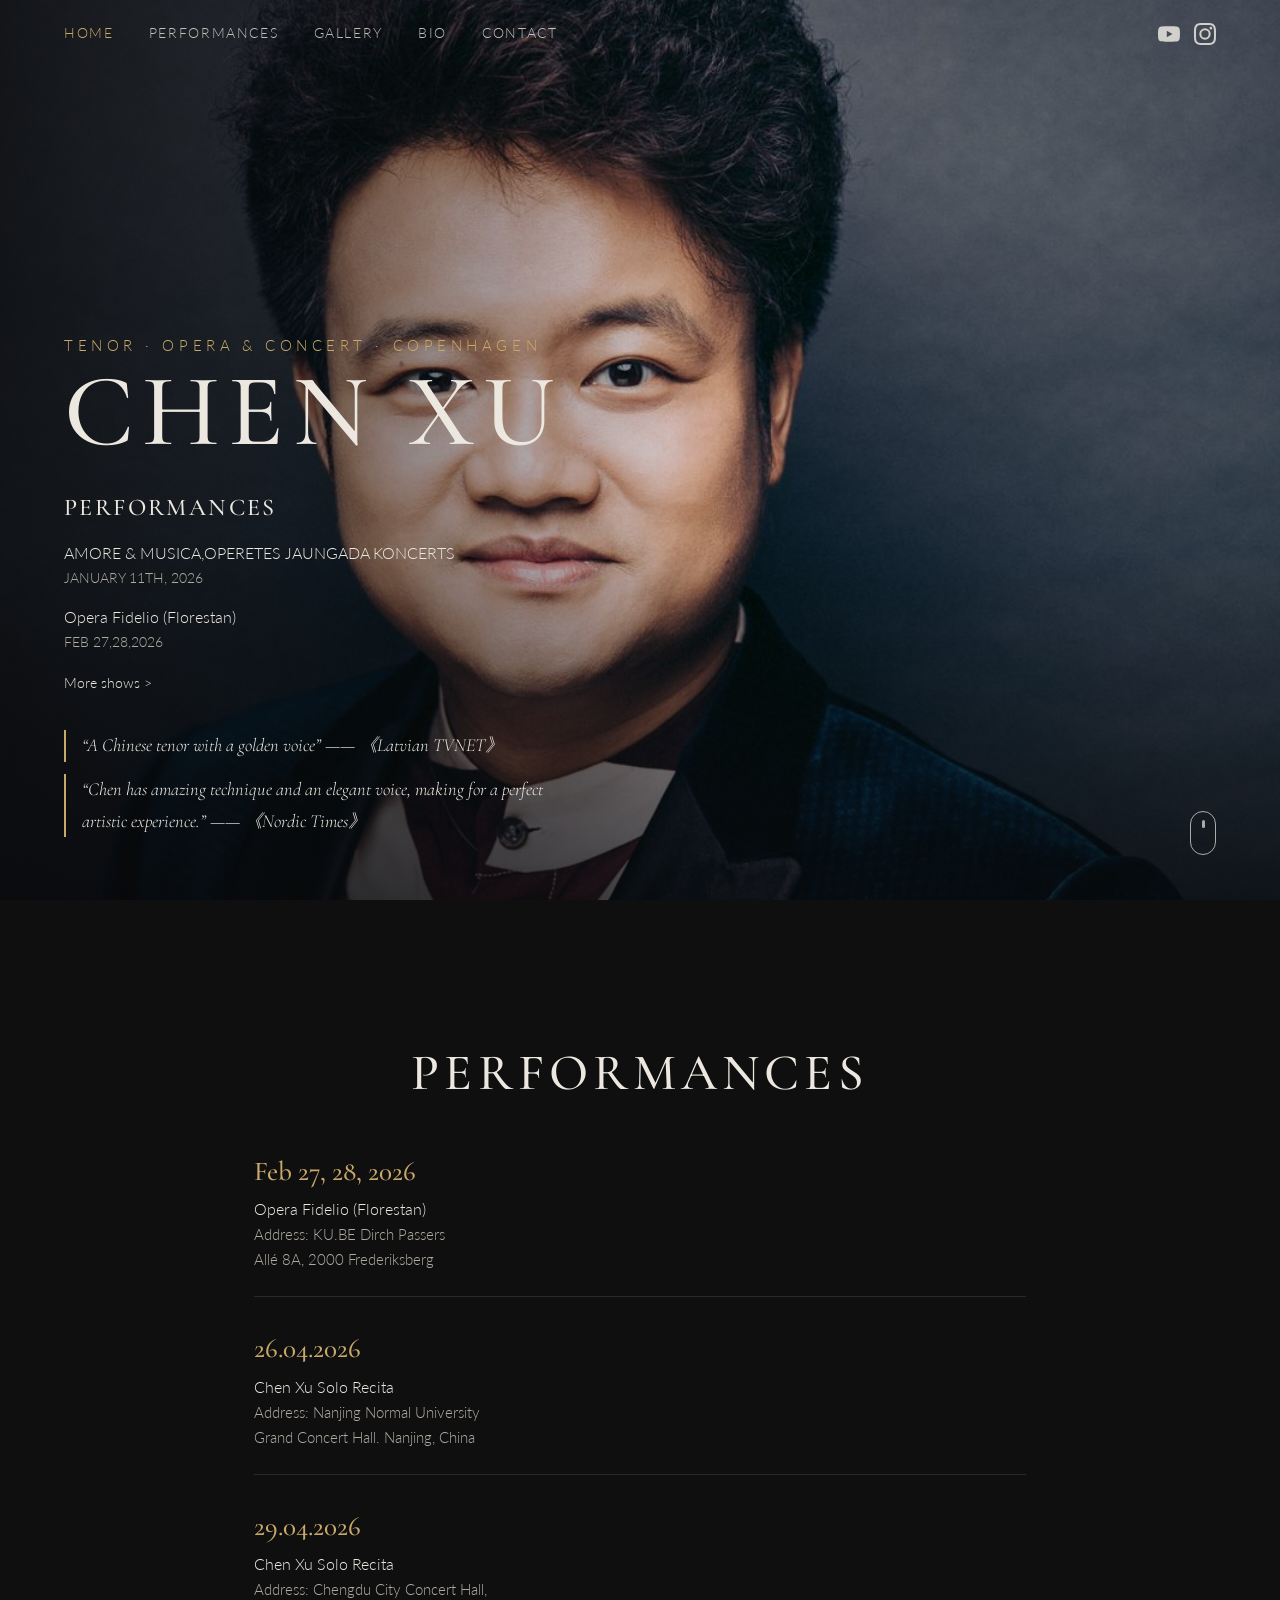
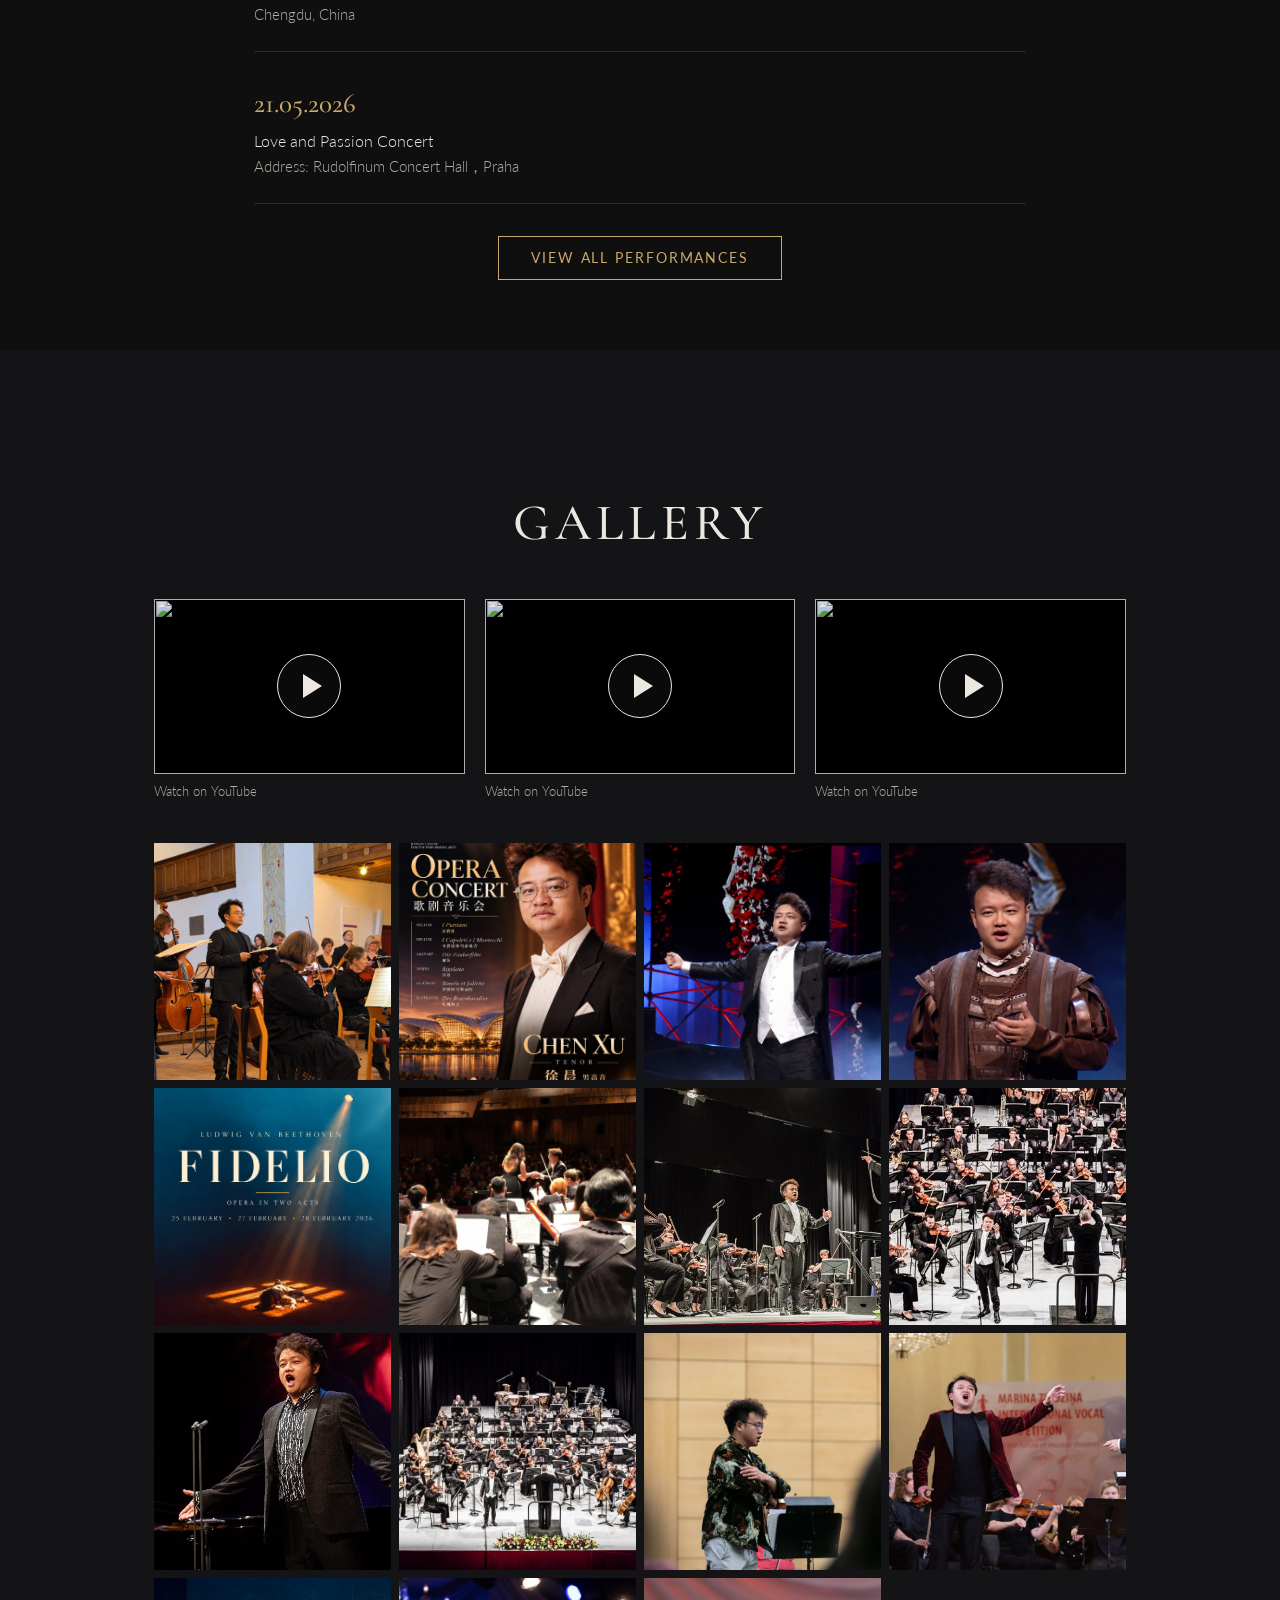
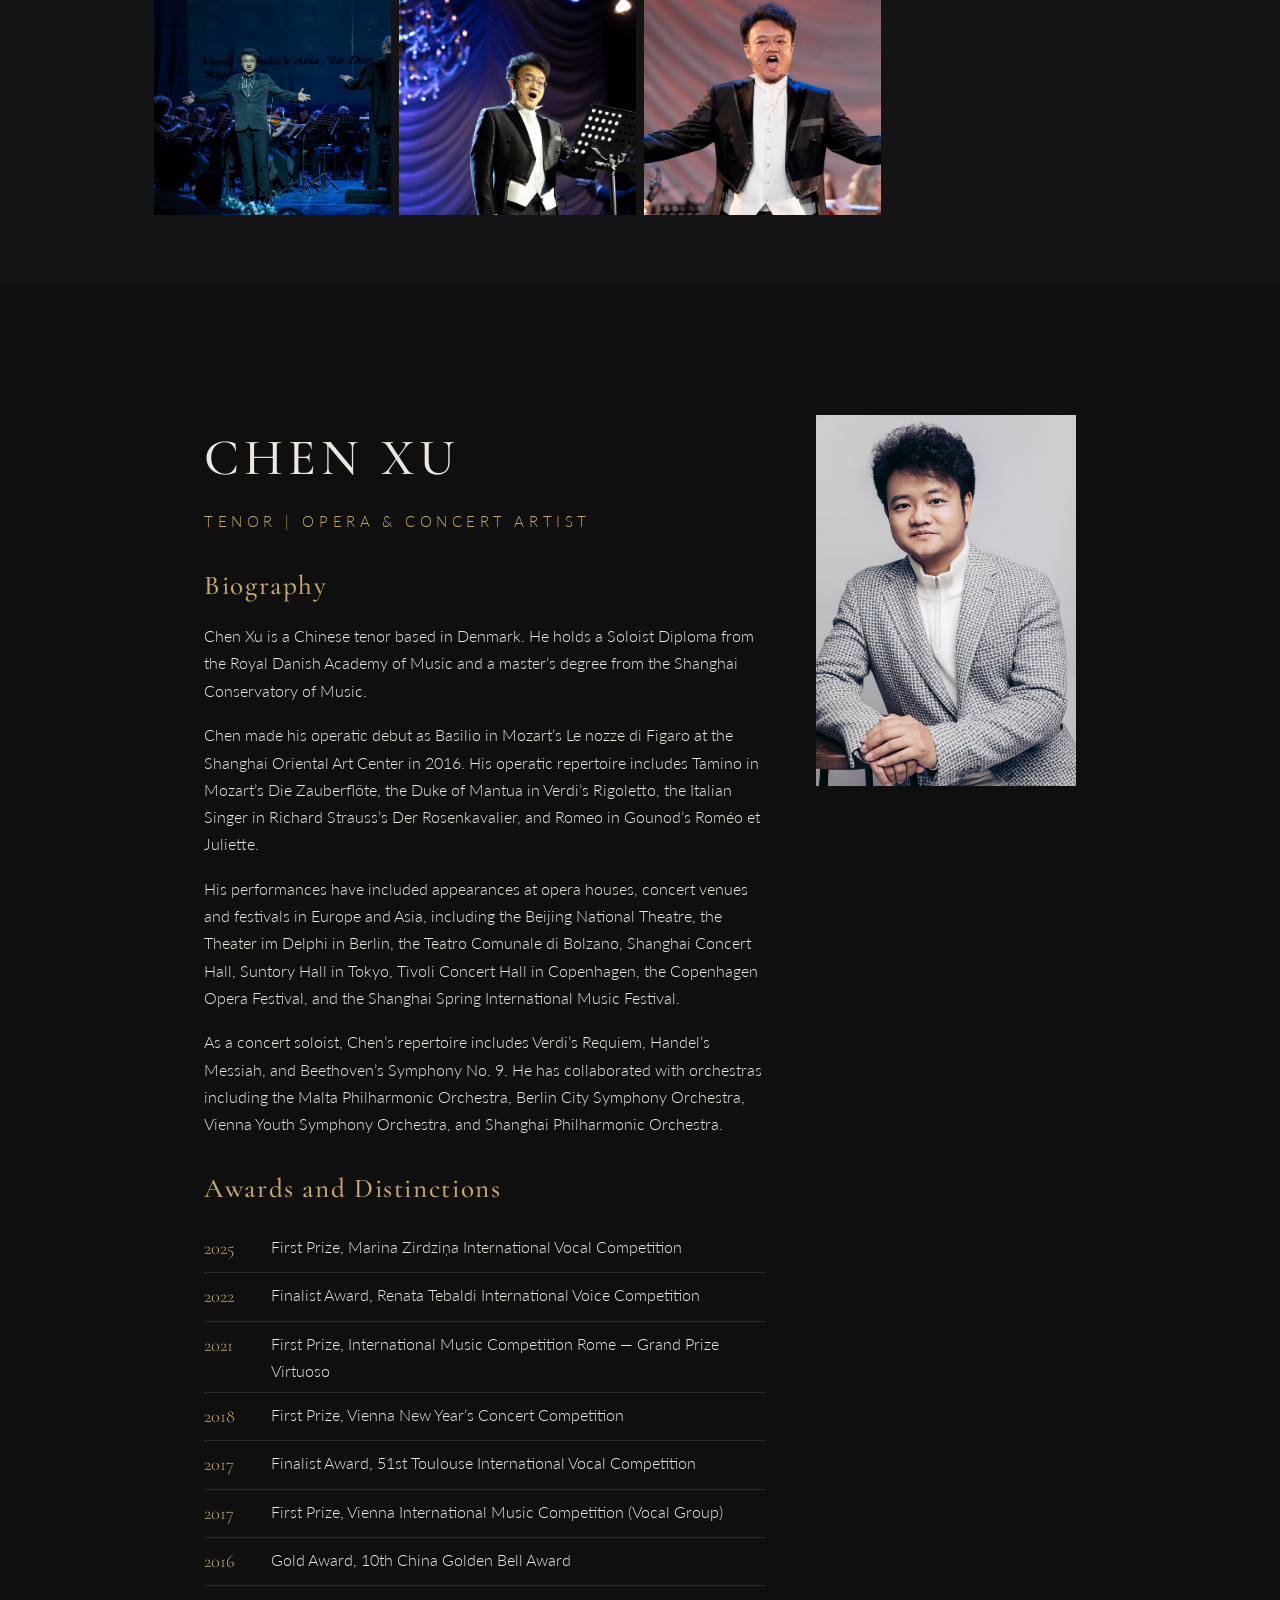
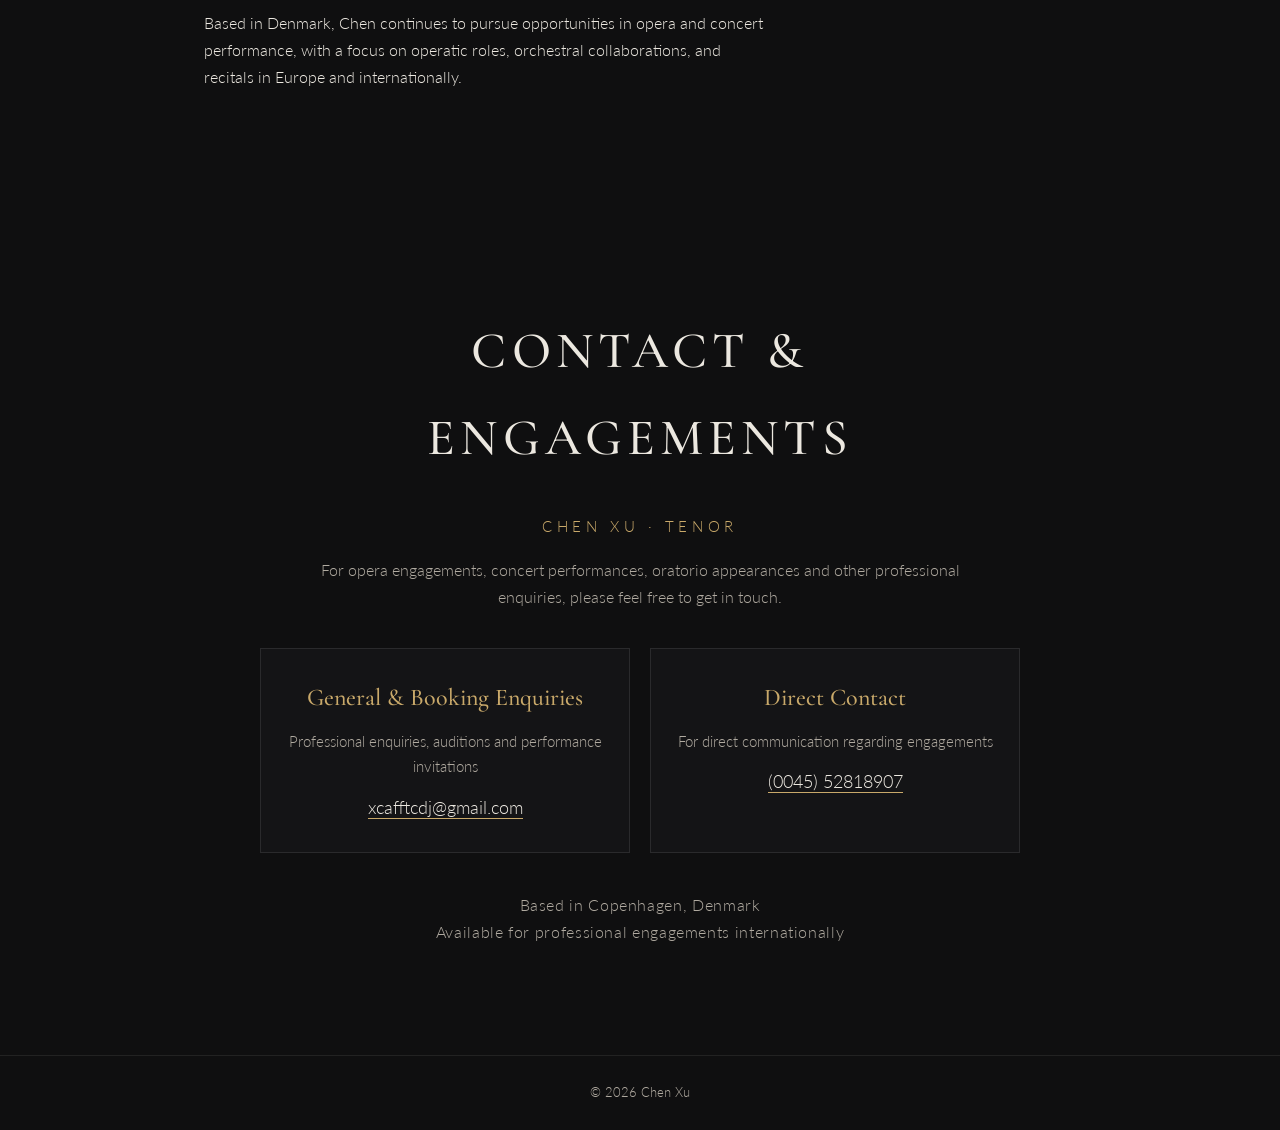
==== commit a1e0e2fc: "Add files via upload" ====
--- a/index.html
+++ b/index.html
@@ -85,6 +85,16 @@
 .bio p{margin-bottom:1.1rem}.bio .o{color:var(--muted)}
 .bio-photo img{width:100%;aspect-ratio:287/409;object-fit:cover;object-position:50% 15%;display:block}
 .ph{width:100%;aspect-ratio:287/409;background:#1b1d22;border:1px dashed #3a3a3e;display:flex;align-items:center;justify-content:center;color:var(--muted);font-size:.8rem;text-align:center;padding:1rem}
+.contact-page{text-align:center}
+.contact-page .role{margin-bottom:1rem}
+.contact-page .intro{max-width:640px;margin:0 auto 2.4rem;color:var(--muted)}
+.cgrid{display:grid;grid-template-columns:repeat(auto-fit,minmax(260px,1fr));gap:20px;max-width:760px;margin:0 auto 2.4rem}
+.cbox{border:1px solid #2a2a2c;padding:1.8rem 1.4rem;background:#141416}
+.cbox h3{font-family:var(--fd);font-weight:500;font-size:1.5rem;color:var(--accent);margin-bottom:.6rem}
+.cbox p{color:var(--muted);font-size:.95rem;margin-bottom:.8rem}
+.cbox p:last-child{margin-bottom:0;font-size:1.1rem}
+.cbox a{color:var(--text);border-bottom:1px solid var(--accent);transition:color .2s}.cbox a:hover{color:var(--accent)}
+.based{color:var(--muted);letter-spacing:.04em}
 .avail{max-width:640px;margin:0 auto 1.6rem;text-align:center;color:var(--muted)}
 .contact{text-align:center;font-size:1.2rem}.contact a{color:var(--accent)}
 #contact .page{padding-bottom:110px}
@@ -123,7 +133,15 @@
 <div class="grid"><a class="cell" href="images/gallery-10.jpg"><img src="images/gallery-10.jpg" style="object-position:33% 35%" alt="Chen Xu, tenor – opera and concert performance photo 10" loading="lazy"></a><a class="cell" href="images/gallery-11.jpg"><img src="images/gallery-11.jpg" style="object-position:50% 25%" alt="Chen Xu, tenor – opera and concert performance photo 11" loading="lazy"></a><a class="cell" href="images/gallery-12.jpg"><img src="images/gallery-12.jpg" style="object-position:62% 30%" alt="Chen Xu, tenor – opera and concert performance photo 12" loading="lazy"></a><a class="cell" href="images/gallery-13.jpg"><img src="images/gallery-13.jpg" style="object-position:47% 25%" alt="Chen Xu, tenor – opera and concert performance photo 13" loading="lazy"></a><a class="cell" href="images/gallery-14.jpg"><img src="images/gallery-14.jpg" style="object-position:50% 40%" alt="Chen Xu, tenor – opera and concert performance photo 14" loading="lazy"></a><a class="cell" href="images/gallery-15.jpg"><img src="images/gallery-15.jpg" style="object-position:58% 28%" alt="Chen Xu, tenor – opera and concert performance photo 15" loading="lazy"></a><a class="cell" href="images/gallery-1.jpg"><img src="images/gallery-1.jpg" style="object-position:58% 35%" alt="Chen Xu, tenor – opera and concert performance photo 1" loading="lazy"></a><a class="cell" href="images/gallery-2.jpg"><img src="images/gallery-2.jpg" style="object-position:45% 70%" alt="Chen Xu, tenor – opera and concert performance photo 2" loading="lazy"></a><a class="cell" href="images/gallery-3.jpg"><img src="images/gallery-3.jpg" style="object-position:55% 20%" alt="Chen Xu, tenor – opera and concert performance photo 3" loading="lazy"></a><a class="cell" href="images/gallery-4.jpg"><img src="images/gallery-4.jpg" style="object-position:45% 60%" alt="Chen Xu, tenor – opera and concert performance photo 4" loading="lazy"></a><a class="cell" href="images/gallery-5.jpg"><img src="images/gallery-5.jpg" style="object-position:35% 40%" alt="Chen Xu, tenor – opera and concert performance photo 5" loading="lazy"></a><a class="cell" href="images/gallery-6.jpg"><img src="images/gallery-6.jpg" style="object-position:30% 30%" alt="Chen Xu, tenor – opera and concert performance photo 6" loading="lazy"></a><a class="cell" href="images/gallery-7.jpg"><img src="images/gallery-7.jpg" style="object-position:40% 45%" alt="Chen Xu, tenor – opera and concert performance photo 7" loading="lazy"></a><a class="cell" href="images/gallery-8.jpg"><img src="images/gallery-8.jpg" style="object-position:75% 55%" alt="Chen Xu, tenor – opera and concert performance photo 8" loading="lazy"></a><a class="cell" href="images/gallery-9.jpg"><img src="images/gallery-9.jpg" style="object-position:50% 30%" alt="Chen Xu, tenor – opera and concert performance photo 9" loading="lazy"></a></div></div></section>
 <section id="bio"><div class="page bio"><div><h2 class="title">CHEN XU</h2><p class="role">Tenor | Opera &amp; Concert Artist</p><h3>Biography</h3><p>Chen Xu is a Chinese tenor based in Denmark. He holds a Soloist Diploma from the Royal Danish Academy of Music and a master’s degree from the Shanghai Conservatory of Music.</p><p>Chen made his operatic debut as Basilio in Mozart’s Le nozze di Figaro at the Shanghai Oriental Art Center in 2016. His operatic repertoire includes Tamino in Mozart’s Die Zauberflöte, the Duke of Mantua in Verdi’s Rigoletto, the Italian Singer in Richard Strauss’s Der Rosenkavalier, and Romeo in Gounod’s Roméo et Juliette.</p><p>His performances have included appearances at opera houses, concert venues and festivals in Europe and Asia, including the Beijing National Theatre, the Theater im Delphi in Berlin, the Teatro Comunale di Bolzano, Shanghai Concert Hall, Suntory Hall in Tokyo, Tivoli Concert Hall in Copenhagen, the Copenhagen Opera Festival, and the Shanghai Spring International Music Festival.</p><p>As a concert soloist, Chen’s repertoire includes Verdi’s Requiem, Handel’s Messiah, and Beethoven’s Symphony No. 9. He has collaborated with orchestras including the Malta Philharmonic Orchestra, Berlin City Symphony Orchestra, Vienna Youth Symphony Orchestra, and Shanghai Philharmonic Orchestra.</p><h3>Awards and Distinctions</h3><ul class="awards"><li><span>2025</span>First Prize, Marina Zirdziņa International Vocal Competition</li><li><span>2022</span>Finalist Award, Renata Tebaldi International Voice Competition</li><li><span>2021</span>First Prize, International Music Competition Rome — Grand Prize Virtuoso</li><li><span>2018</span>First Prize, Vienna New Year’s Concert Competition</li><li><span>2017</span>Finalist Award, 51st Toulouse International Vocal Competition</li><li><span>2017</span>First Prize, Vienna International Music Competition (Vocal Group)</li><li><span>2016</span>Gold Award, 10th China Golden Bell Award</li></ul><p>Based in Denmark, Chen continues to pursue opportunities in opera and concert performance, with a focus on operatic roles, orchestral collaborations, and recitals in Europe and internationally.</p></div>
 <div class="bio-photo"><img src="images/bio.jpg" alt="Portrait of Chen Xu, Chinese tenor based in Copenhagen"></div></div></section>
-<section id="contact"><div class="page"><h2 class="title">CONTACT</h2><p class="avail">Available for opera, oratorio, concert and recital engagements in Copenhagen, Denmark, the Nordic countries and across Europe. For booking and management enquiries, please get in touch.</p><p class="contact">Tel: +45 528 189 07<br><a href="mailto:xcafftcdj@gmail.com?subject=Booking%20enquiry%20%E2%80%93%20Chen%20Xu%2C%20tenor">xcafftcdj@gmail.com</a></p></div></section>
+<section id="contact"><div class="page contact-page"><h2 class="title">CONTACT &amp; ENGAGEMENTS</h2>
+<p class="role">Chen Xu · Tenor</p>
+<p class="intro">For opera engagements, concert performances, oratorio appearances and other professional enquiries, please feel free to get in touch.</p>
+<div class="cgrid">
+<div class="cbox"><h3>General &amp; Booking Enquiries</h3><p>Professional enquiries, auditions and performance invitations</p><p><a href="mailto:xcafftcdj@gmail.com?subject=Booking%20enquiry%20%E2%80%93%20Chen%20Xu%2C%20tenor">xcafftcdj@gmail.com</a></p></div>
+<div class="cbox"><h3>Direct Contact</h3><p>For direct communication regarding engagements</p><p><a href="tel:+4552818907">(0045) 52818907</a></p></div>
+</div>
+<p class="based">Based in Copenhagen, Denmark<br>Available for professional engagements internationally</p>
+</div></section>
 </main>
 <div class="lb" id="lb"><img alt=""></div>
 <footer>© 2026 Chen Xu</footer>
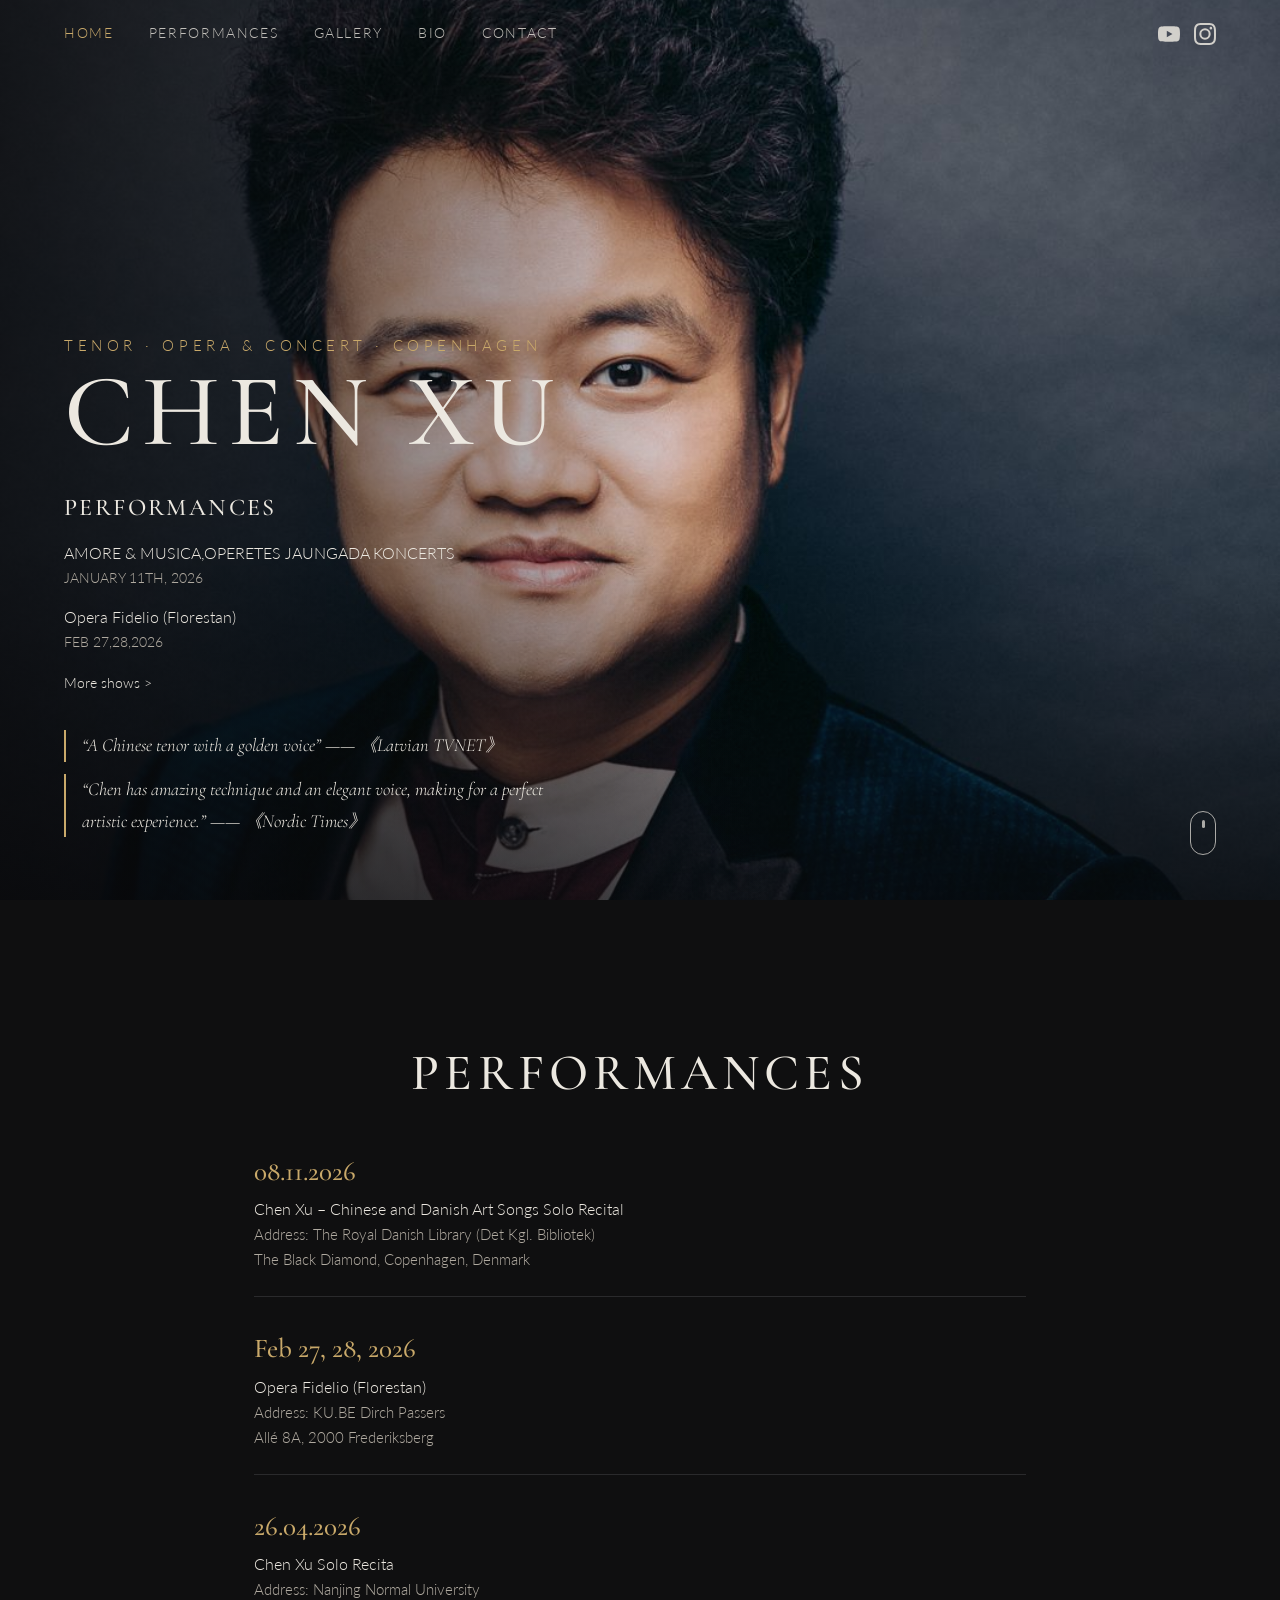
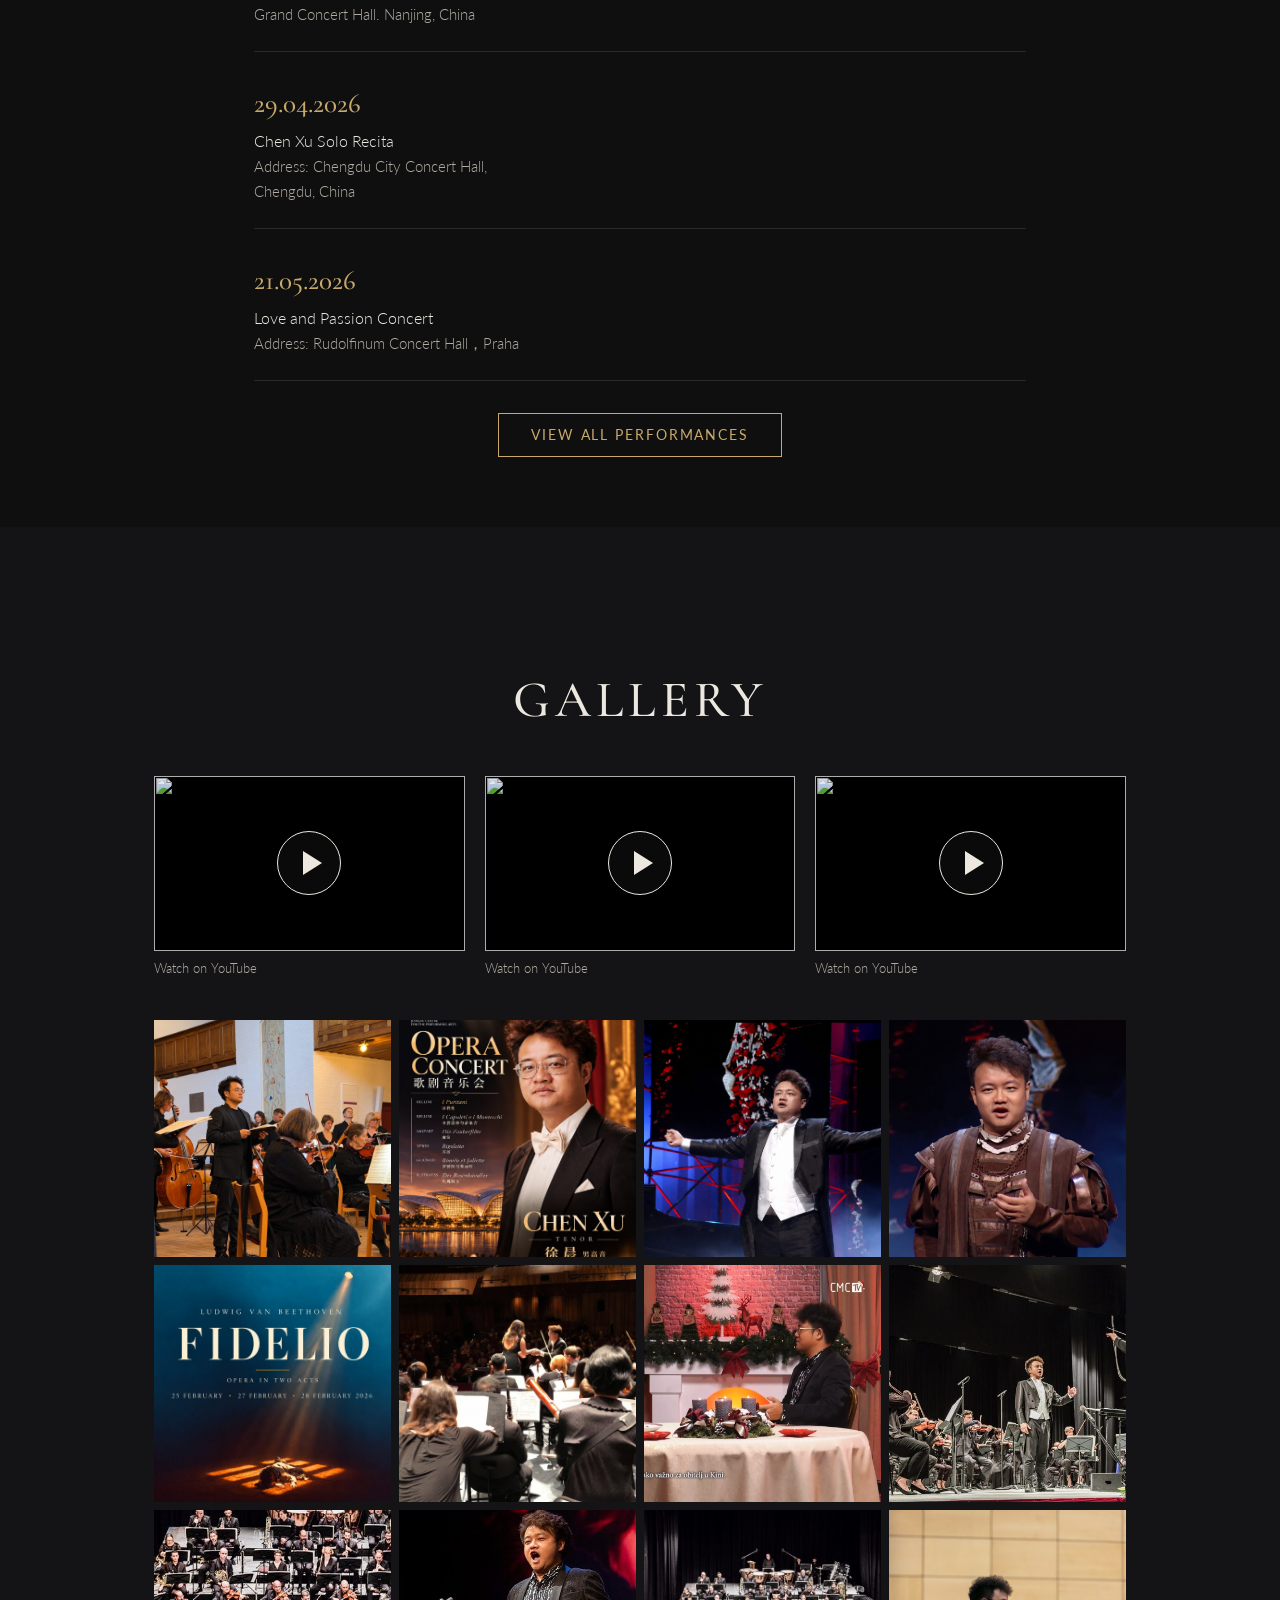
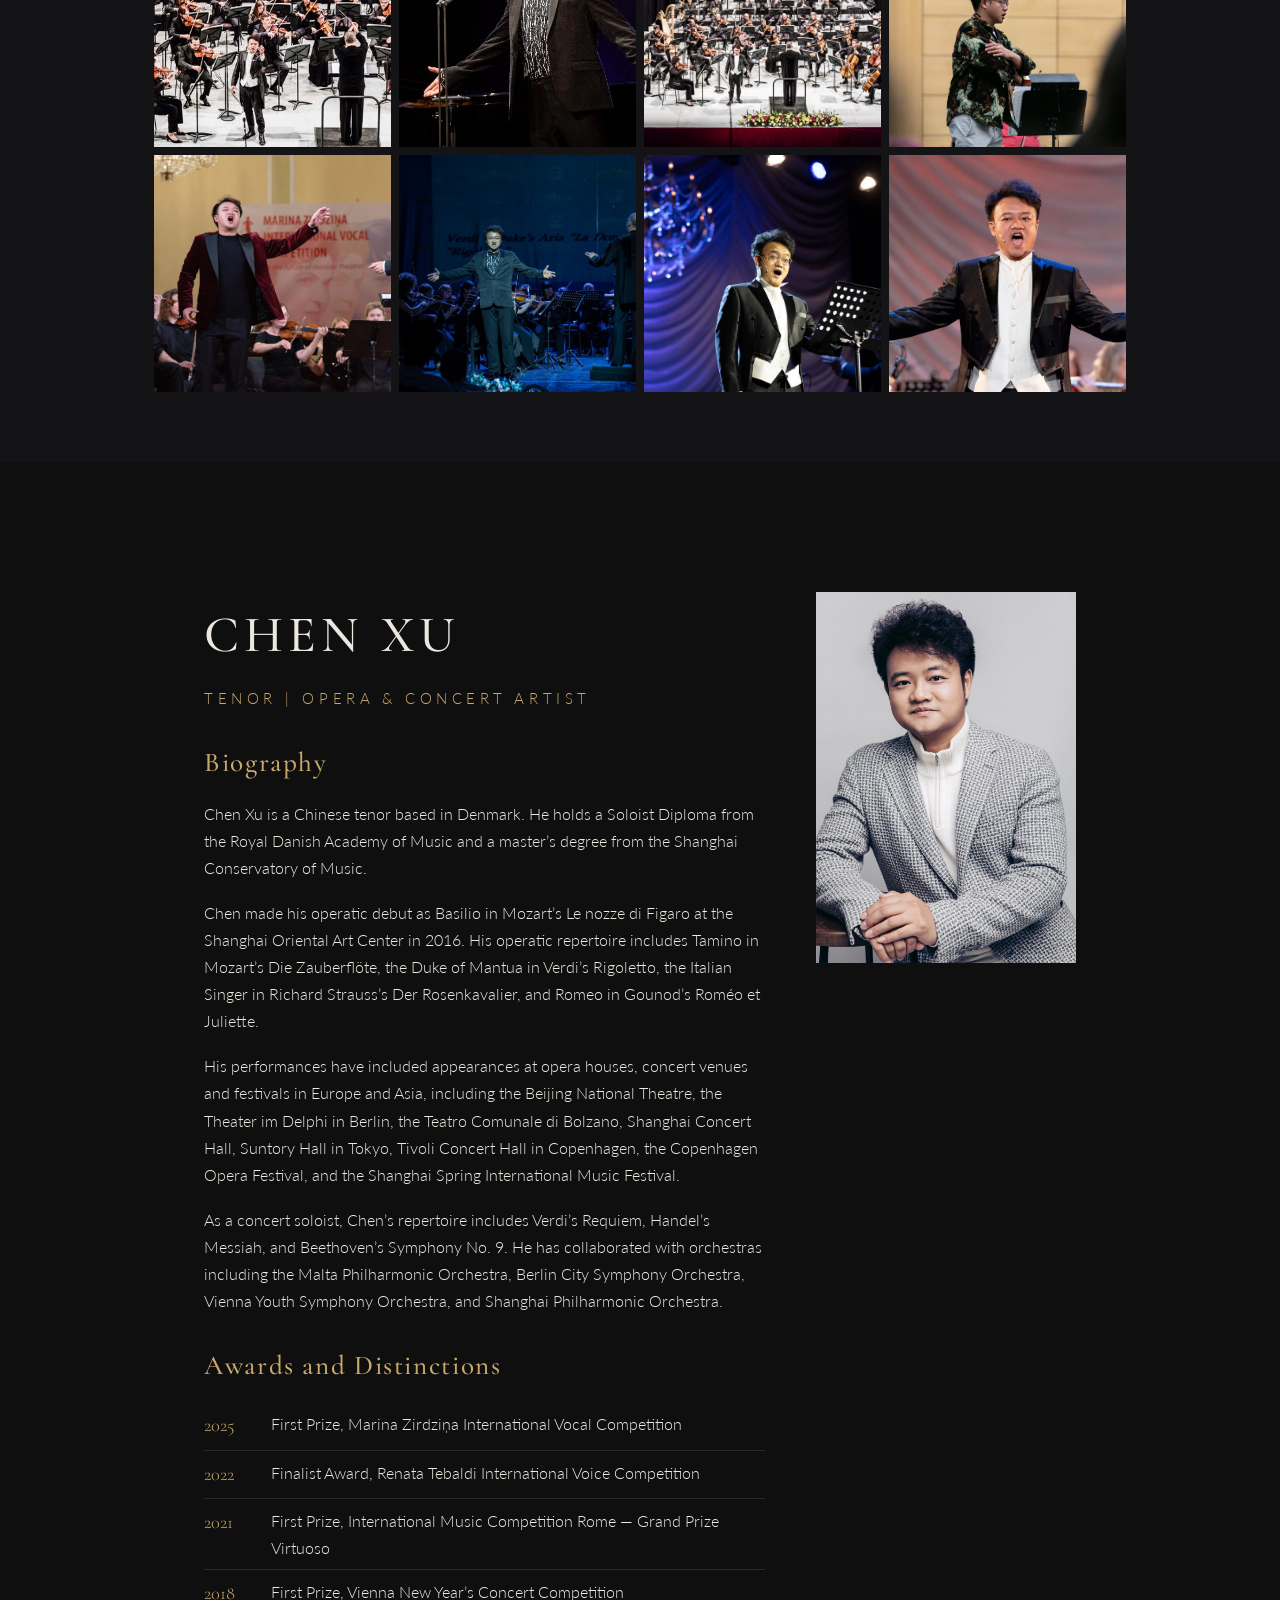
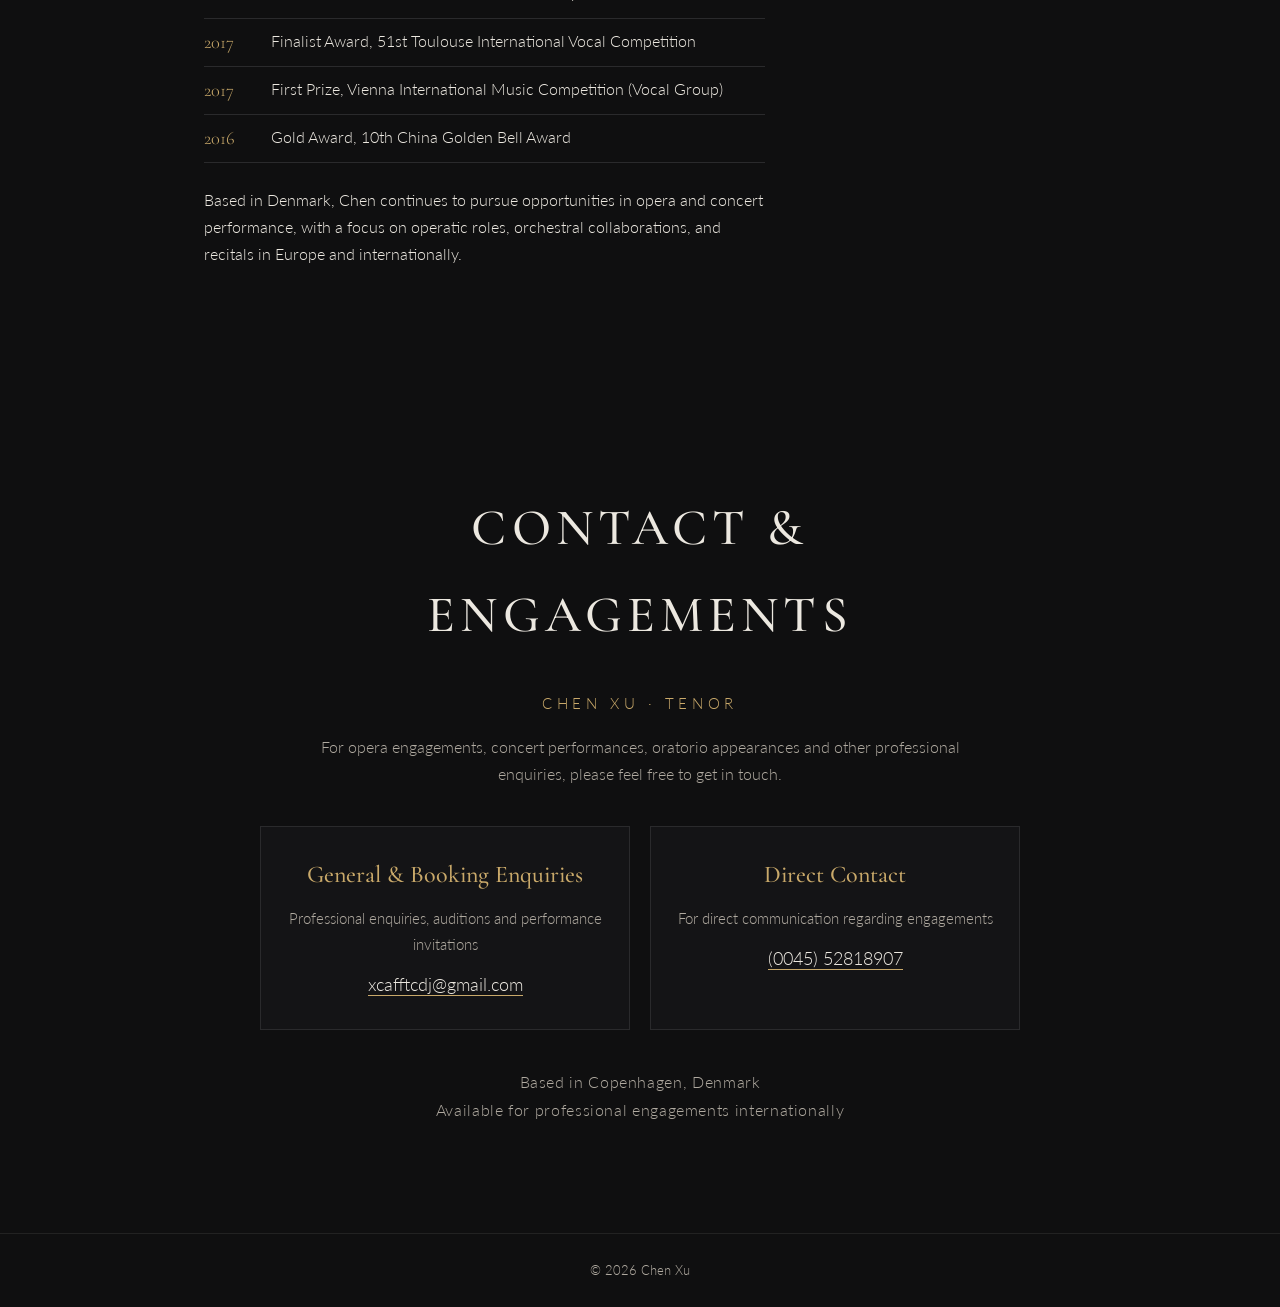
==== commit 14b78abd: "Add files via upload" ====
--- a/index.html
+++ b/index.html
@@ -127,10 +127,10 @@
 <blockquote><a class="qlink" href="https://sejas.tvnet.lv/8382045/zelta-balss-ipasnieks-cens-sjujs-uzstasies-operetes-teatra-koncertos-amore-musica" target="_blank" rel="noopener">“A Chinese tenor with a golden voice” —— 《Latvian TVNET》</a></blockquote>
 <blockquote>“Chen has amazing technique and an elegant voice, making for a perfect artistic experience.” —— 《Nordic Times》</blockquote>
 </div><div class="cue" aria-hidden="true"></div></section>
-<section id="performances"><div class="page"><h2 class="title">PERFORMANCES</h2><article class="perf"><h3>Feb 27, 28, 2026</h3><p class="t">Opera Fidelio (Florestan)</p><p class="a">Address: KU.BE Dirch Passers<br>Allé 8A, 2000 Frederiksberg</p></article><article class="perf"><h3>26.04.2026</h3><p class="t">Chen Xu Solo Recita</p><p class="a">Address: Nanjing Normal University<br>Grand Concert Hall. Nanjing, China</p></article><article class="perf"><h3>29.04.2026</h3><p class="t">Chen Xu Solo Recita</p><p class="a">Address: Chengdu City Concert Hall,<br>Chengdu, China</p></article><article class="perf"><h3>21.05.2026</h3><p class="t">Love and Passion Concert</p><p class="a">Address: Rudolfinum Concert Hall，Praha</p></article><div class="perf-more" id="perfMore" hidden><article class="perf"><h3>July 28, 31, 2026</h3><p class="t">Opera Cavalleria Rusticana（Turidu）</p><p class="a">Address: Askov Højskole Koncertsal，<br>Denmark</p></article><article class="perf"><h3>20.12.25</h3><p class="t">AMORE &amp; MUSICA</p><p class="a">Address: Sigulda, Kultūras centrs SIGULDAS DEVONS</p></article><article class="perf"><h3>22.12.25</h3><p class="t">OPERA I MIDVINTERTID</p><p class="a">Address: KU.BE Dirch Passers Allé 8A, 2000 Frederiksberg</p></article><article class="perf"><h3>26.12.25</h3><p class="t">AMORE &amp; MUSICA</p><p class="a">Address: Jūrmala, Dzintari Concert Hall</p></article><article class="perf"><h3>29.12.25</h3><p class="t">AMORE &amp; MUSICA</p><p class="a">Address: Rīga, Latvijas Nacionālā bibliotēka Ziedoņa zāle</p></article><article class="perf"><h3>11.01.26</h3><p class="t">AMORE &amp; MUSICA</p><p class="a">Address: Cēsis, Koncertzāle CĒSIS</p></article></div><div class="perf-toggle"><button type="button" id="perfBtn" aria-expanded="false" aria-controls="perfMore">View all performances</button></div></div></section>
+<section id="performances"><div class="page"><h2 class="title">PERFORMANCES</h2><article class="perf"><h3>08.11.2026</h3><p class="t">Chen Xu – Chinese and Danish Art Songs Solo Recital</p><p class="a">Address: The Royal Danish Library (Det Kgl. Bibliotek)<br>The Black Diamond, Copenhagen, Denmark</p></article><article class="perf"><h3>Feb 27, 28, 2026</h3><p class="t">Opera Fidelio (Florestan)</p><p class="a">Address: KU.BE Dirch Passers<br>Allé 8A, 2000 Frederiksberg</p></article><article class="perf"><h3>26.04.2026</h3><p class="t">Chen Xu Solo Recita</p><p class="a">Address: Nanjing Normal University<br>Grand Concert Hall. Nanjing, China</p></article><article class="perf"><h3>29.04.2026</h3><p class="t">Chen Xu Solo Recita</p><p class="a">Address: Chengdu City Concert Hall,<br>Chengdu, China</p></article><article class="perf"><h3>21.05.2026</h3><p class="t">Love and Passion Concert</p><p class="a">Address: Rudolfinum Concert Hall，Praha</p></article><div class="perf-more" id="perfMore" hidden><article class="perf"><h3>July 28, 31, 2026</h3><p class="t">Opera Cavalleria Rusticana（Turidu）</p><p class="a">Address: Askov Højskole Koncertsal，<br>Denmark</p></article><article class="perf"><h3>20.12.25</h3><p class="t">AMORE &amp; MUSICA</p><p class="a">Address: Sigulda, Kultūras centrs SIGULDAS DEVONS</p></article><article class="perf"><h3>22.12.25</h3><p class="t">OPERA I MIDVINTERTID</p><p class="a">Address: KU.BE Dirch Passers Allé 8A, 2000 Frederiksberg</p></article><article class="perf"><h3>26.12.25</h3><p class="t">AMORE &amp; MUSICA</p><p class="a">Address: Jūrmala, Dzintari Concert Hall</p></article><article class="perf"><h3>29.12.25</h3><p class="t">AMORE &amp; MUSICA</p><p class="a">Address: Rīga, Latvijas Nacionālā bibliotēka Ziedoņa zāle</p></article><article class="perf"><h3>11.01.26</h3><p class="t">AMORE &amp; MUSICA</p><p class="a">Address: Cēsis, Koncertzāle CĒSIS</p></article></div><div class="perf-toggle"><button type="button" id="perfBtn" aria-expanded="false" aria-controls="perfMore">View all performances</button></div></div></section>
 <section id="gallery"><div class="page" style="max-width:1100px"><h2 class="title">GALLERY</h2>
 <div class="vids"><div class="vid"><button class="facade" type="button" data-id="cnBV17fquq0" aria-label="Play video 1"><img src="https://i.ytimg.com/vi/cnBV17fquq0/hqdefault.jpg" alt="" loading="lazy"><span class="play"></span></button><a class="yt" href="https://www.youtube.com/watch?v=cnBV17fquq0" target="_blank" rel="noopener">Watch on YouTube</a></div><div class="vid"><button class="facade" type="button" data-id="8WYN597Jwn0" aria-label="Play video 2"><img src="https://i.ytimg.com/vi/8WYN597Jwn0/hqdefault.jpg" alt="" loading="lazy"><span class="play"></span></button><a class="yt" href="https://www.youtube.com/watch?v=8WYN597Jwn0" target="_blank" rel="noopener">Watch on YouTube</a></div><div class="vid"><button class="facade" type="button" data-id="Kppyt0_UTFs" aria-label="Play video 3"><img src="https://i.ytimg.com/vi/Kppyt0_UTFs/hqdefault.jpg" alt="" loading="lazy"><span class="play"></span></button><a class="yt" href="https://www.youtube.com/watch?v=Kppyt0_UTFs" target="_blank" rel="noopener">Watch on YouTube</a></div></div>
-<div class="grid"><a class="cell" href="images/gallery-10.jpg"><img src="images/gallery-10.jpg" style="object-position:33% 35%" alt="Chen Xu, tenor – opera and concert performance photo 10" loading="lazy"></a><a class="cell" href="images/gallery-11.jpg"><img src="images/gallery-11.jpg" style="object-position:50% 25%" alt="Chen Xu, tenor – opera and concert performance photo 11" loading="lazy"></a><a class="cell" href="images/gallery-12.jpg"><img src="images/gallery-12.jpg" style="object-position:62% 30%" alt="Chen Xu, tenor – opera and concert performance photo 12" loading="lazy"></a><a class="cell" href="images/gallery-13.jpg"><img src="images/gallery-13.jpg" style="object-position:47% 25%" alt="Chen Xu, tenor – opera and concert performance photo 13" loading="lazy"></a><a class="cell" href="images/gallery-14.jpg"><img src="images/gallery-14.jpg" style="object-position:50% 40%" alt="Chen Xu, tenor – opera and concert performance photo 14" loading="lazy"></a><a class="cell" href="images/gallery-15.jpg"><img src="images/gallery-15.jpg" style="object-position:58% 28%" alt="Chen Xu, tenor – opera and concert performance photo 15" loading="lazy"></a><a class="cell" href="images/gallery-1.jpg"><img src="images/gallery-1.jpg" style="object-position:58% 35%" alt="Chen Xu, tenor – opera and concert performance photo 1" loading="lazy"></a><a class="cell" href="images/gallery-2.jpg"><img src="images/gallery-2.jpg" style="object-position:45% 70%" alt="Chen Xu, tenor – opera and concert performance photo 2" loading="lazy"></a><a class="cell" href="images/gallery-3.jpg"><img src="images/gallery-3.jpg" style="object-position:55% 20%" alt="Chen Xu, tenor – opera and concert performance photo 3" loading="lazy"></a><a class="cell" href="images/gallery-4.jpg"><img src="images/gallery-4.jpg" style="object-position:45% 60%" alt="Chen Xu, tenor – opera and concert performance photo 4" loading="lazy"></a><a class="cell" href="images/gallery-5.jpg"><img src="images/gallery-5.jpg" style="object-position:35% 40%" alt="Chen Xu, tenor – opera and concert performance photo 5" loading="lazy"></a><a class="cell" href="images/gallery-6.jpg"><img src="images/gallery-6.jpg" style="object-position:30% 30%" alt="Chen Xu, tenor – opera and concert performance photo 6" loading="lazy"></a><a class="cell" href="images/gallery-7.jpg"><img src="images/gallery-7.jpg" style="object-position:40% 45%" alt="Chen Xu, tenor – opera and concert performance photo 7" loading="lazy"></a><a class="cell" href="images/gallery-8.jpg"><img src="images/gallery-8.jpg" style="object-position:75% 55%" alt="Chen Xu, tenor – opera and concert performance photo 8" loading="lazy"></a><a class="cell" href="images/gallery-9.jpg"><img src="images/gallery-9.jpg" style="object-position:50% 30%" alt="Chen Xu, tenor – opera and concert performance photo 9" loading="lazy"></a></div></div></section>
+<div class="grid"><a class="cell" href="images/gallery-10.jpg"><img src="images/gallery-10.jpg" style="object-position:33% 35%" alt="Chen Xu, tenor – opera and concert performance photo 10" loading="lazy"></a><a class="cell" href="images/gallery-11.jpg"><img src="images/gallery-11.jpg" style="object-position:50% 25%" alt="Chen Xu, tenor – opera and concert performance photo 11" loading="lazy"></a><a class="cell" href="images/gallery-12.jpg"><img src="images/gallery-12.jpg" style="object-position:62% 30%" alt="Chen Xu, tenor – opera and concert performance photo 12" loading="lazy"></a><a class="cell" href="images/gallery-13.jpg"><img src="images/gallery-13.jpg" style="object-position:47% 25%" alt="Chen Xu, tenor – opera and concert performance photo 13" loading="lazy"></a><a class="cell" href="images/gallery-14.jpg"><img src="images/gallery-14.jpg" style="object-position:50% 40%" alt="Chen Xu, tenor – opera and concert performance photo 14" loading="lazy"></a><a class="cell" href="images/gallery-15.jpg"><img src="images/gallery-15.jpg" style="object-position:58% 28%" alt="Chen Xu, tenor – opera and concert performance photo 15" loading="lazy"></a><a class="cell" href="images/gallery-16.jpg"><img src="images/gallery-16.jpg" style="object-position:82% 40%" alt="Chen Xu, tenor – television interview photo 16" loading="lazy"></a><a class="cell" href="images/gallery-1.jpg"><img src="images/gallery-1.jpg" style="object-position:58% 35%" alt="Chen Xu, tenor – opera and concert performance photo 1" loading="lazy"></a><a class="cell" href="images/gallery-2.jpg"><img src="images/gallery-2.jpg" style="object-position:45% 70%" alt="Chen Xu, tenor – opera and concert performance photo 2" loading="lazy"></a><a class="cell" href="images/gallery-3.jpg"><img src="images/gallery-3.jpg" style="object-position:55% 20%" alt="Chen Xu, tenor – opera and concert performance photo 3" loading="lazy"></a><a class="cell" href="images/gallery-4.jpg"><img src="images/gallery-4.jpg" style="object-position:45% 60%" alt="Chen Xu, tenor – opera and concert performance photo 4" loading="lazy"></a><a class="cell" href="images/gallery-5.jpg"><img src="images/gallery-5.jpg" style="object-position:35% 40%" alt="Chen Xu, tenor – opera and concert performance photo 5" loading="lazy"></a><a class="cell" href="images/gallery-6.jpg"><img src="images/gallery-6.jpg" style="object-position:30% 30%" alt="Chen Xu, tenor – opera and concert performance photo 6" loading="lazy"></a><a class="cell" href="images/gallery-7.jpg"><img src="images/gallery-7.jpg" style="object-position:40% 45%" alt="Chen Xu, tenor – opera and concert performance photo 7" loading="lazy"></a><a class="cell" href="images/gallery-8.jpg"><img src="images/gallery-8.jpg" style="object-position:75% 55%" alt="Chen Xu, tenor – opera and concert performance photo 8" loading="lazy"></a><a class="cell" href="images/gallery-9.jpg"><img src="images/gallery-9.jpg" style="object-position:50% 30%" alt="Chen Xu, tenor – opera and concert performance photo 9" loading="lazy"></a></div></div></section>
 <section id="bio"><div class="page bio"><div><h2 class="title">CHEN XU</h2><p class="role">Tenor | Opera &amp; Concert Artist</p><h3>Biography</h3><p>Chen Xu is a Chinese tenor based in Denmark. He holds a Soloist Diploma from the Royal Danish Academy of Music and a master’s degree from the Shanghai Conservatory of Music.</p><p>Chen made his operatic debut as Basilio in Mozart’s Le nozze di Figaro at the Shanghai Oriental Art Center in 2016. His operatic repertoire includes Tamino in Mozart’s Die Zauberflöte, the Duke of Mantua in Verdi’s Rigoletto, the Italian Singer in Richard Strauss’s Der Rosenkavalier, and Romeo in Gounod’s Roméo et Juliette.</p><p>His performances have included appearances at opera houses, concert venues and festivals in Europe and Asia, including the Beijing National Theatre, the Theater im Delphi in Berlin, the Teatro Comunale di Bolzano, Shanghai Concert Hall, Suntory Hall in Tokyo, Tivoli Concert Hall in Copenhagen, the Copenhagen Opera Festival, and the Shanghai Spring International Music Festival.</p><p>As a concert soloist, Chen’s repertoire includes Verdi’s Requiem, Handel’s Messiah, and Beethoven’s Symphony No. 9. He has collaborated with orchestras including the Malta Philharmonic Orchestra, Berlin City Symphony Orchestra, Vienna Youth Symphony Orchestra, and Shanghai Philharmonic Orchestra.</p><h3>Awards and Distinctions</h3><ul class="awards"><li><span>2025</span>First Prize, Marina Zirdziņa International Vocal Competition</li><li><span>2022</span>Finalist Award, Renata Tebaldi International Voice Competition</li><li><span>2021</span>First Prize, International Music Competition Rome — Grand Prize Virtuoso</li><li><span>2018</span>First Prize, Vienna New Year’s Concert Competition</li><li><span>2017</span>Finalist Award, 51st Toulouse International Vocal Competition</li><li><span>2017</span>First Prize, Vienna International Music Competition (Vocal Group)</li><li><span>2016</span>Gold Award, 10th China Golden Bell Award</li></ul><p>Based in Denmark, Chen continues to pursue opportunities in opera and concert performance, with a focus on operatic roles, orchestral collaborations, and recitals in Europe and internationally.</p></div>
 <div class="bio-photo"><img src="images/bio.jpg" alt="Portrait of Chen Xu, Chinese tenor based in Copenhagen"></div></div></section>
 <section id="contact"><div class="page contact-page"><h2 class="title">CONTACT &amp; ENGAGEMENTS</h2>
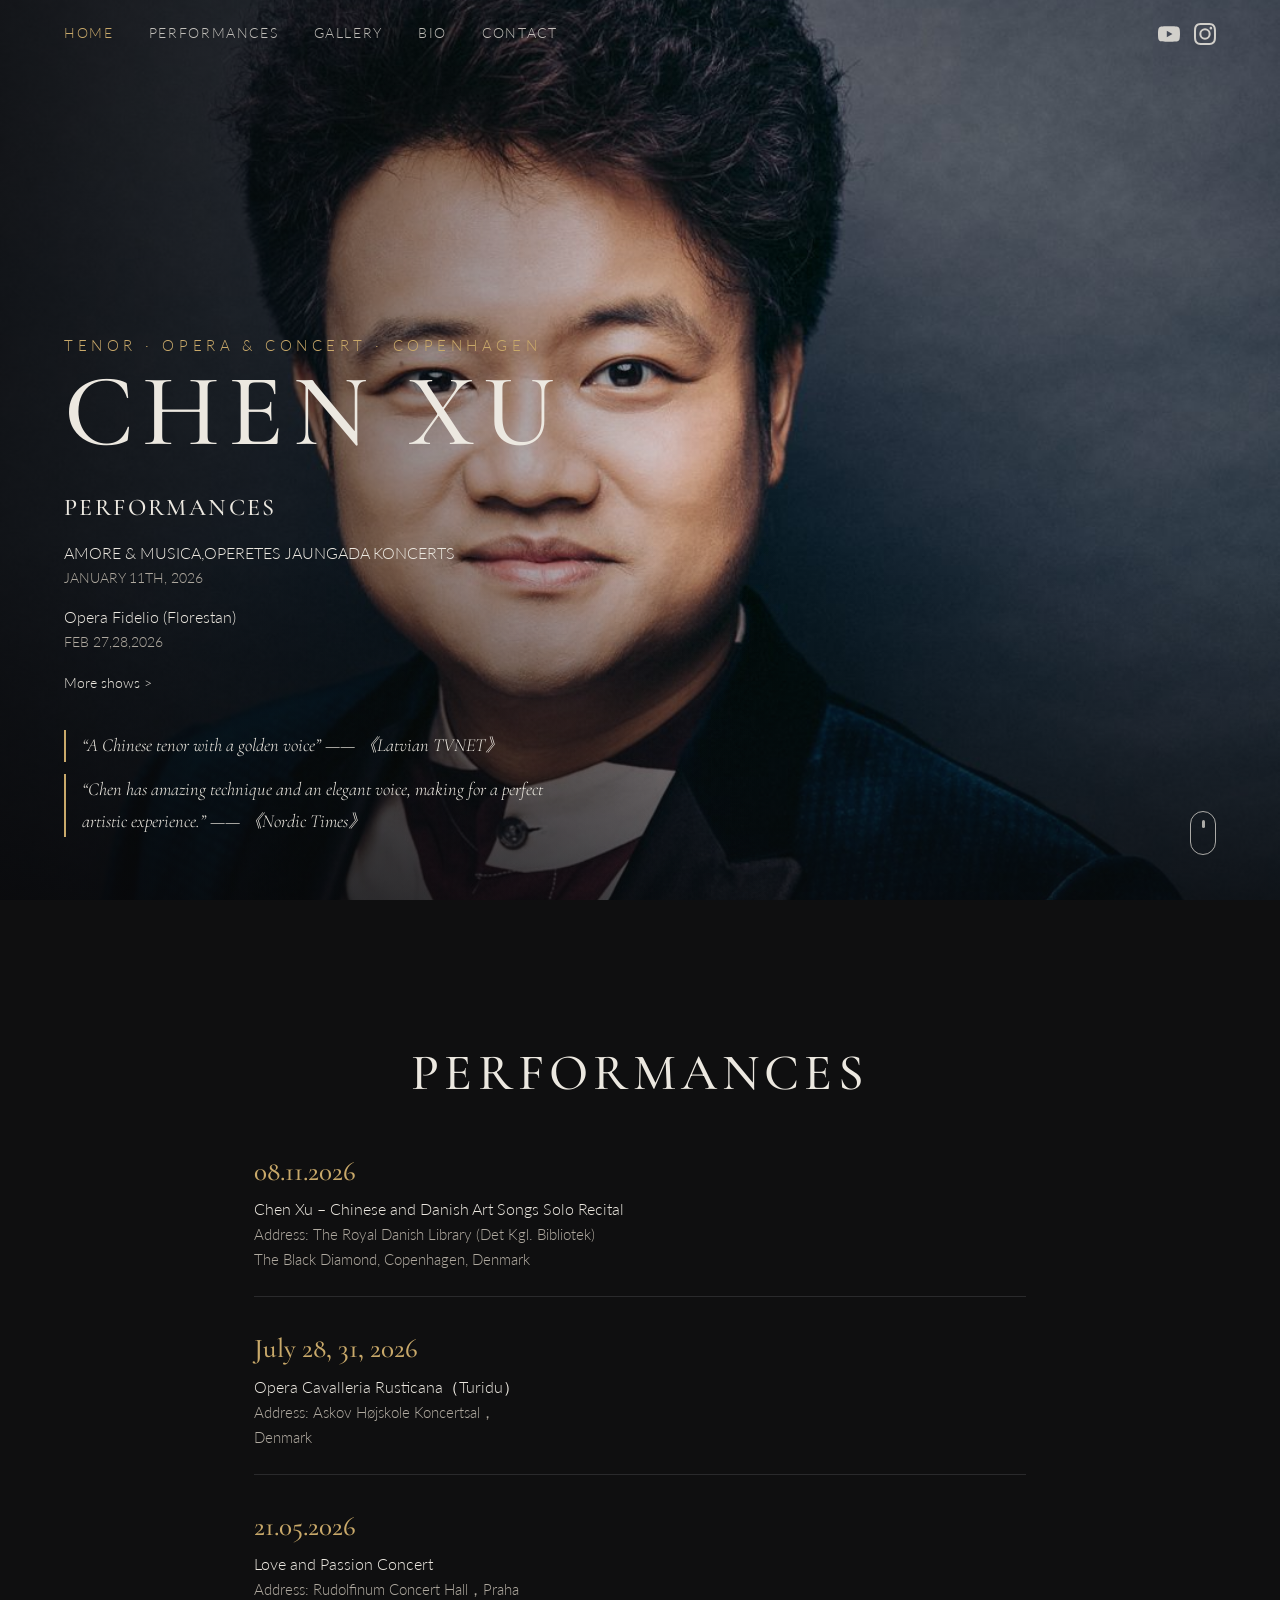
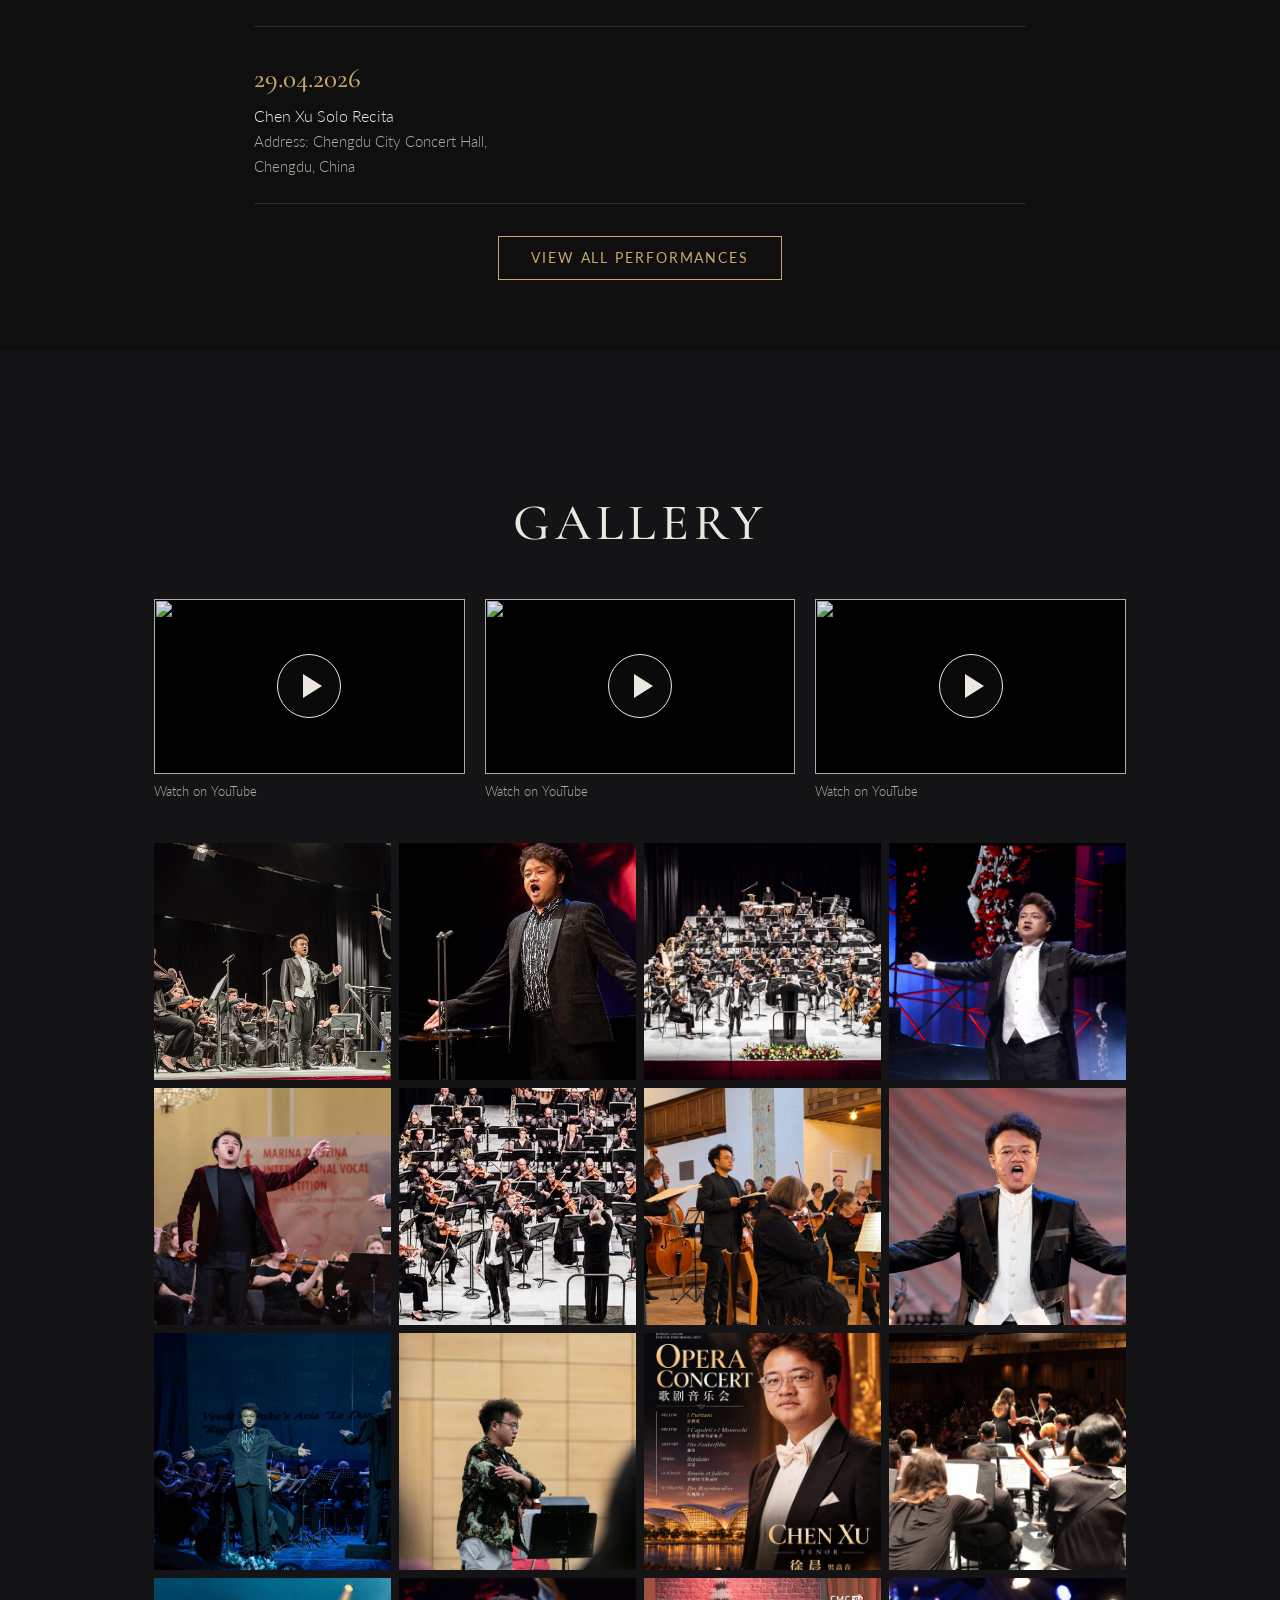
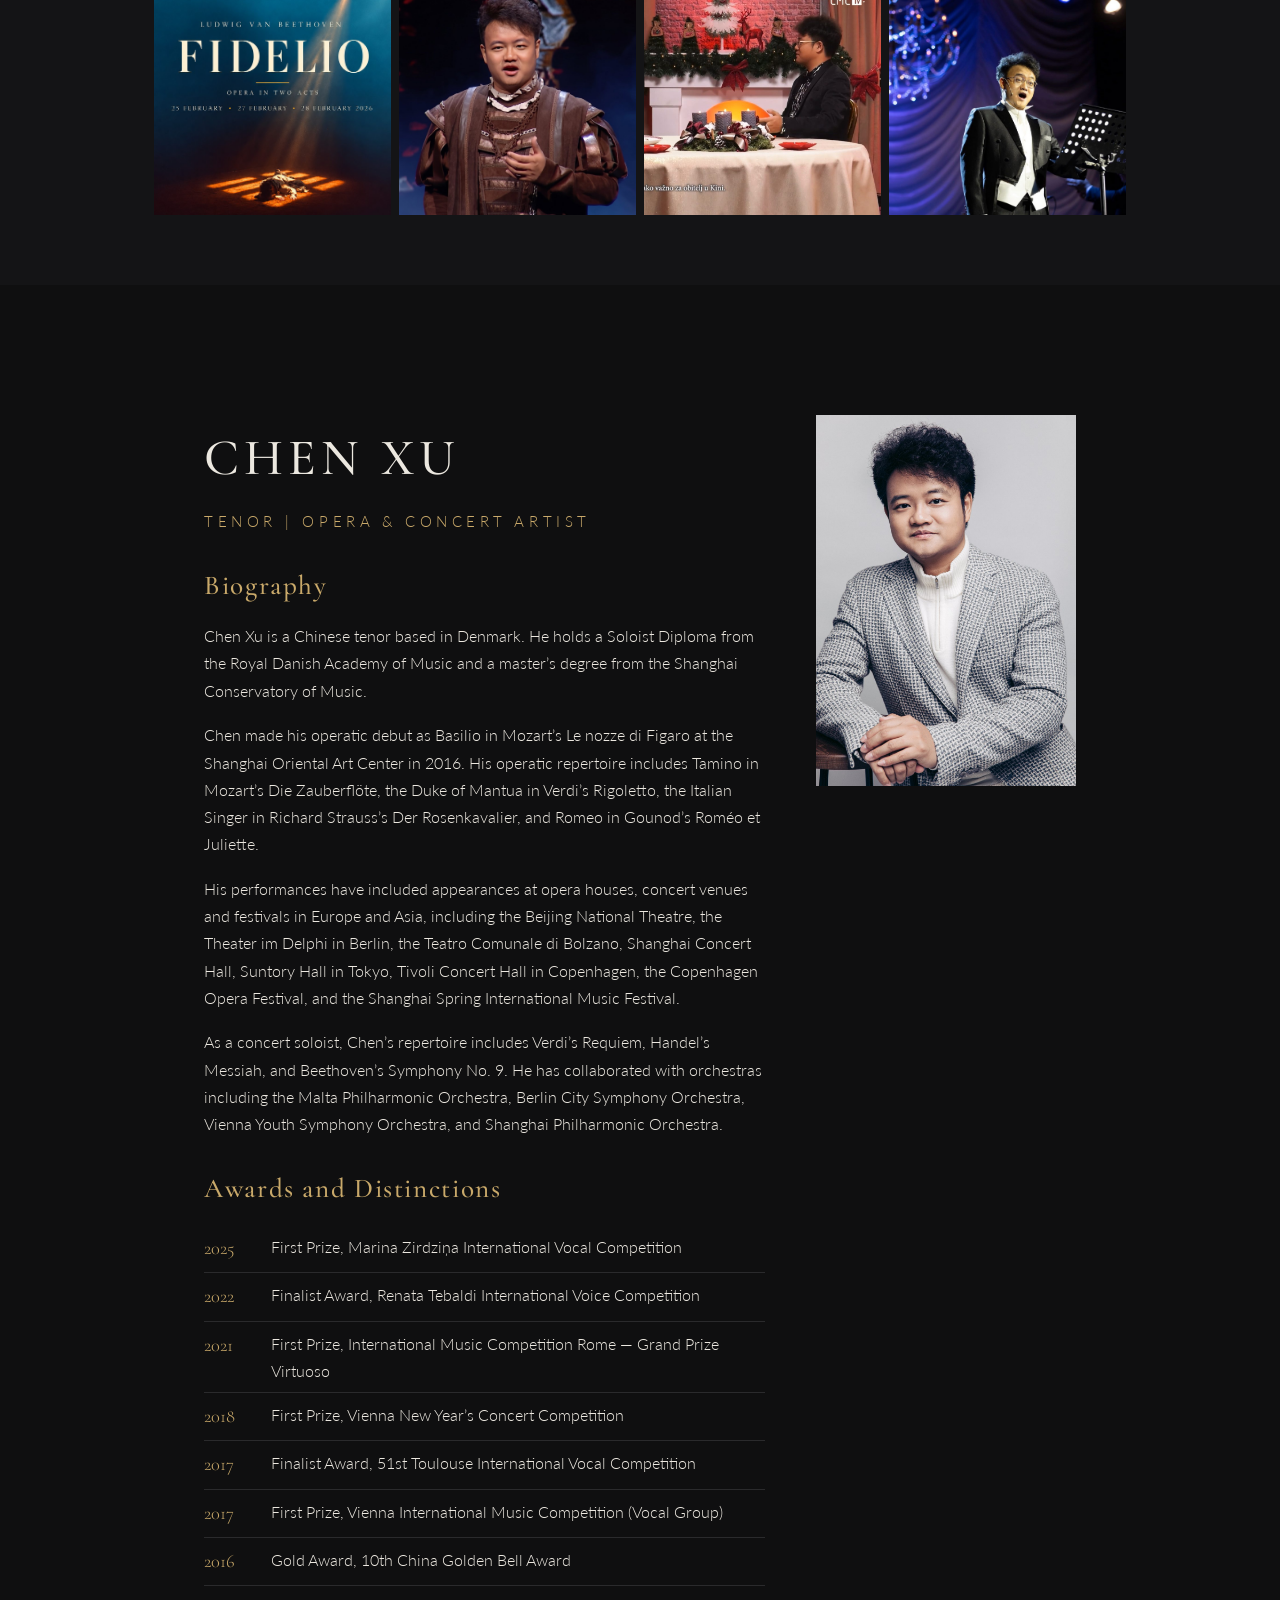
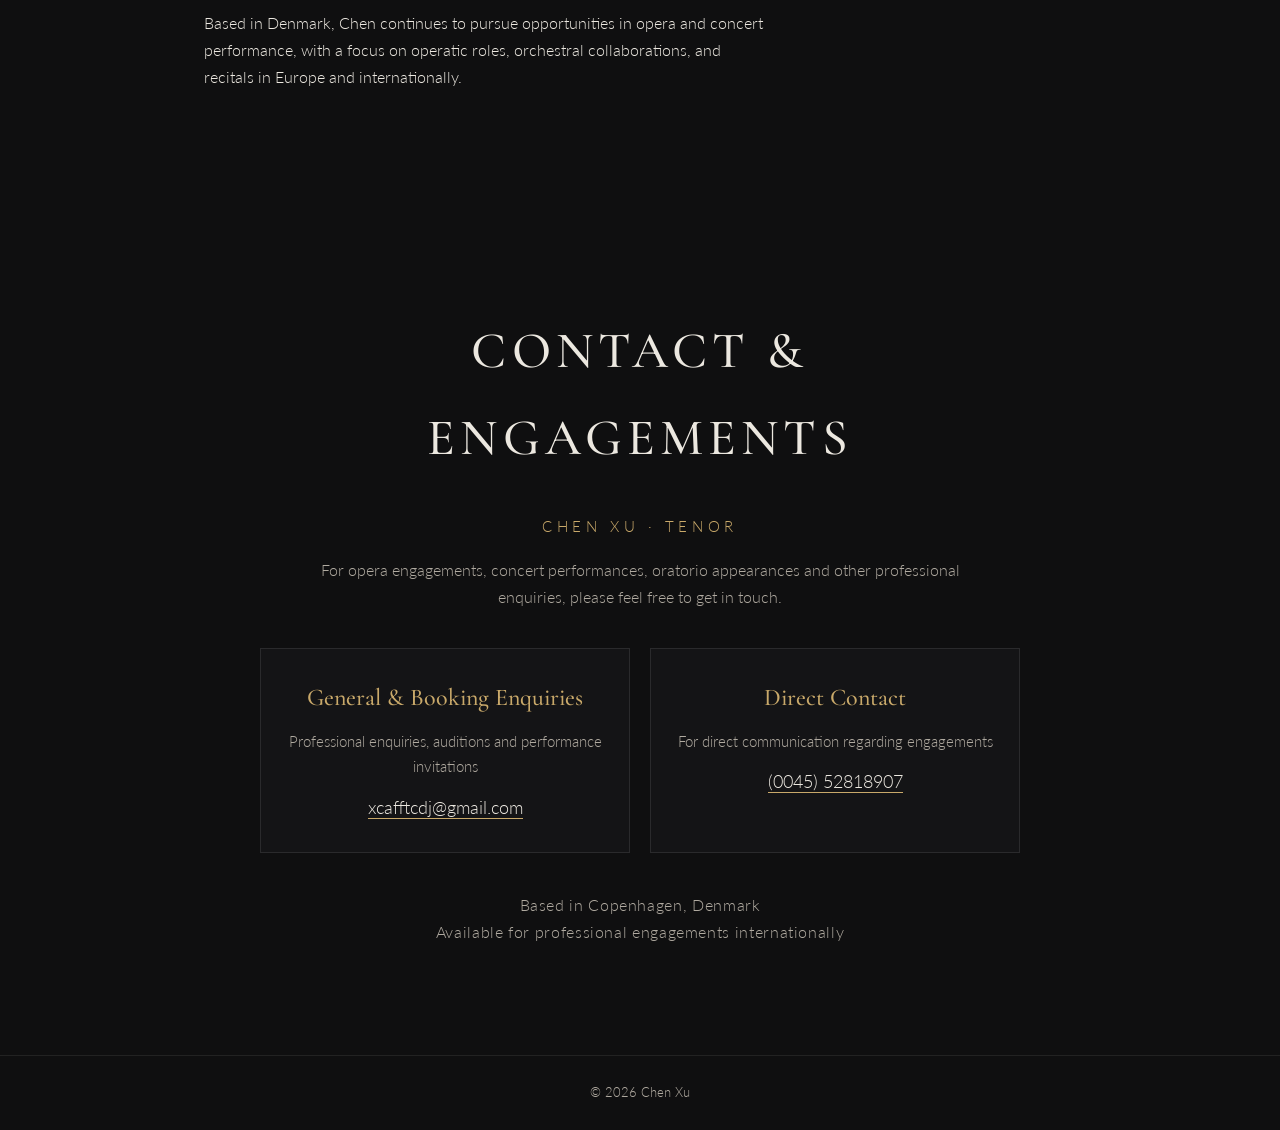
==== commit 54355331: "Add files via upload" ====
--- a/index.html
+++ b/index.html
@@ -127,10 +127,10 @@
 <blockquote><a class="qlink" href="https://sejas.tvnet.lv/8382045/zelta-balss-ipasnieks-cens-sjujs-uzstasies-operetes-teatra-koncertos-amore-musica" target="_blank" rel="noopener">“A Chinese tenor with a golden voice” —— 《Latvian TVNET》</a></blockquote>
 <blockquote>“Chen has amazing technique and an elegant voice, making for a perfect artistic experience.” —— 《Nordic Times》</blockquote>
 </div><div class="cue" aria-hidden="true"></div></section>
-<section id="performances"><div class="page"><h2 class="title">PERFORMANCES</h2><article class="perf"><h3>08.11.2026</h3><p class="t">Chen Xu – Chinese and Danish Art Songs Solo Recital</p><p class="a">Address: The Royal Danish Library (Det Kgl. Bibliotek)<br>The Black Diamond, Copenhagen, Denmark</p></article><article class="perf"><h3>Feb 27, 28, 2026</h3><p class="t">Opera Fidelio (Florestan)</p><p class="a">Address: KU.BE Dirch Passers<br>Allé 8A, 2000 Frederiksberg</p></article><article class="perf"><h3>26.04.2026</h3><p class="t">Chen Xu Solo Recita</p><p class="a">Address: Nanjing Normal University<br>Grand Concert Hall. Nanjing, China</p></article><article class="perf"><h3>29.04.2026</h3><p class="t">Chen Xu Solo Recita</p><p class="a">Address: Chengdu City Concert Hall,<br>Chengdu, China</p></article><article class="perf"><h3>21.05.2026</h3><p class="t">Love and Passion Concert</p><p class="a">Address: Rudolfinum Concert Hall，Praha</p></article><div class="perf-more" id="perfMore" hidden><article class="perf"><h3>July 28, 31, 2026</h3><p class="t">Opera Cavalleria Rusticana（Turidu）</p><p class="a">Address: Askov Højskole Koncertsal，<br>Denmark</p></article><article class="perf"><h3>20.12.25</h3><p class="t">AMORE &amp; MUSICA</p><p class="a">Address: Sigulda, Kultūras centrs SIGULDAS DEVONS</p></article><article class="perf"><h3>22.12.25</h3><p class="t">OPERA I MIDVINTERTID</p><p class="a">Address: KU.BE Dirch Passers Allé 8A, 2000 Frederiksberg</p></article><article class="perf"><h3>26.12.25</h3><p class="t">AMORE &amp; MUSICA</p><p class="a">Address: Jūrmala, Dzintari Concert Hall</p></article><article class="perf"><h3>29.12.25</h3><p class="t">AMORE &amp; MUSICA</p><p class="a">Address: Rīga, Latvijas Nacionālā bibliotēka Ziedoņa zāle</p></article><article class="perf"><h3>11.01.26</h3><p class="t">AMORE &amp; MUSICA</p><p class="a">Address: Cēsis, Koncertzāle CĒSIS</p></article></div><div class="perf-toggle"><button type="button" id="perfBtn" aria-expanded="false" aria-controls="perfMore">View all performances</button></div></div></section>
+<section id="performances"><div class="page"><h2 class="title">PERFORMANCES</h2><article class="perf"><h3>08.11.2026</h3><p class="t">Chen Xu – Chinese and Danish Art Songs Solo Recital</p><p class="a">Address: The Royal Danish Library (Det Kgl. Bibliotek)<br>The Black Diamond, Copenhagen, Denmark</p></article><article class="perf"><h3>July 28, 31, 2026</h3><p class="t">Opera Cavalleria Rusticana（Turidu）</p><p class="a">Address: Askov Højskole Koncertsal，<br>Denmark</p></article><article class="perf"><h3>21.05.2026</h3><p class="t">Love and Passion Concert</p><p class="a">Address: Rudolfinum Concert Hall，Praha</p></article><article class="perf"><h3>29.04.2026</h3><p class="t">Chen Xu Solo Recita</p><p class="a">Address: Chengdu City Concert Hall,<br>Chengdu, China</p></article><div class="perf-more" id="perfMore" hidden><article class="perf"><h3>26.04.2026</h3><p class="t">Chen Xu Solo Recita</p><p class="a">Address: Nanjing Normal University<br>Grand Concert Hall. Nanjing, China</p></article><article class="perf"><h3>Feb 27, 28, 2026</h3><p class="t">Opera Fidelio (Florestan)</p><p class="a">Address: KU.BE Dirch Passers<br>Allé 8A, 2000 Frederiksberg</p></article><article class="perf"><h3>11.01.26</h3><p class="t">AMORE &amp; MUSICA</p><p class="a">Address: Cēsis, Koncertzāle CĒSIS</p></article><article class="perf"><h3>29.12.25</h3><p class="t">AMORE &amp; MUSICA</p><p class="a">Address: Rīga, Latvijas Nacionālā bibliotēka Ziedoņa zāle</p></article><article class="perf"><h3>26.12.25</h3><p class="t">AMORE &amp; MUSICA</p><p class="a">Address: Jūrmala, Dzintari Concert Hall</p></article><article class="perf"><h3>22.12.25</h3><p class="t">OPERA I MIDVINTERTID</p><p class="a">Address: KU.BE Dirch Passers Allé 8A, 2000 Frederiksberg</p></article><article class="perf"><h3>20.12.25</h3><p class="t">AMORE &amp; MUSICA</p><p class="a">Address: Sigulda, Kultūras centrs SIGULDAS DEVONS</p></article></div><div class="perf-toggle"><button type="button" id="perfBtn" aria-expanded="false" aria-controls="perfMore">View all performances</button></div></div></section>
 <section id="gallery"><div class="page" style="max-width:1100px"><h2 class="title">GALLERY</h2>
 <div class="vids"><div class="vid"><button class="facade" type="button" data-id="cnBV17fquq0" aria-label="Play video 1"><img src="https://i.ytimg.com/vi/cnBV17fquq0/hqdefault.jpg" alt="" loading="lazy"><span class="play"></span></button><a class="yt" href="https://www.youtube.com/watch?v=cnBV17fquq0" target="_blank" rel="noopener">Watch on YouTube</a></div><div class="vid"><button class="facade" type="button" data-id="8WYN597Jwn0" aria-label="Play video 2"><img src="https://i.ytimg.com/vi/8WYN597Jwn0/hqdefault.jpg" alt="" loading="lazy"><span class="play"></span></button><a class="yt" href="https://www.youtube.com/watch?v=8WYN597Jwn0" target="_blank" rel="noopener">Watch on YouTube</a></div><div class="vid"><button class="facade" type="button" data-id="Kppyt0_UTFs" aria-label="Play video 3"><img src="https://i.ytimg.com/vi/Kppyt0_UTFs/hqdefault.jpg" alt="" loading="lazy"><span class="play"></span></button><a class="yt" href="https://www.youtube.com/watch?v=Kppyt0_UTFs" target="_blank" rel="noopener">Watch on YouTube</a></div></div>
-<div class="grid"><a class="cell" href="images/gallery-10.jpg"><img src="images/gallery-10.jpg" style="object-position:33% 35%" alt="Chen Xu, tenor – opera and concert performance photo 10" loading="lazy"></a><a class="cell" href="images/gallery-11.jpg"><img src="images/gallery-11.jpg" style="object-position:50% 25%" alt="Chen Xu, tenor – opera and concert performance photo 11" loading="lazy"></a><a class="cell" href="images/gallery-12.jpg"><img src="images/gallery-12.jpg" style="object-position:62% 30%" alt="Chen Xu, tenor – opera and concert performance photo 12" loading="lazy"></a><a class="cell" href="images/gallery-13.jpg"><img src="images/gallery-13.jpg" style="object-position:47% 25%" alt="Chen Xu, tenor – opera and concert performance photo 13" loading="lazy"></a><a class="cell" href="images/gallery-14.jpg"><img src="images/gallery-14.jpg" style="object-position:50% 40%" alt="Chen Xu, tenor – opera and concert performance photo 14" loading="lazy"></a><a class="cell" href="images/gallery-15.jpg"><img src="images/gallery-15.jpg" style="object-position:58% 28%" alt="Chen Xu, tenor – opera and concert performance photo 15" loading="lazy"></a><a class="cell" href="images/gallery-16.jpg"><img src="images/gallery-16.jpg" style="object-position:82% 40%" alt="Chen Xu, tenor – television interview photo 16" loading="lazy"></a><a class="cell" href="images/gallery-1.jpg"><img src="images/gallery-1.jpg" style="object-position:58% 35%" alt="Chen Xu, tenor – opera and concert performance photo 1" loading="lazy"></a><a class="cell" href="images/gallery-2.jpg"><img src="images/gallery-2.jpg" style="object-position:45% 70%" alt="Chen Xu, tenor – opera and concert performance photo 2" loading="lazy"></a><a class="cell" href="images/gallery-3.jpg"><img src="images/gallery-3.jpg" style="object-position:55% 20%" alt="Chen Xu, tenor – opera and concert performance photo 3" loading="lazy"></a><a class="cell" href="images/gallery-4.jpg"><img src="images/gallery-4.jpg" style="object-position:45% 60%" alt="Chen Xu, tenor – opera and concert performance photo 4" loading="lazy"></a><a class="cell" href="images/gallery-5.jpg"><img src="images/gallery-5.jpg" style="object-position:35% 40%" alt="Chen Xu, tenor – opera and concert performance photo 5" loading="lazy"></a><a class="cell" href="images/gallery-6.jpg"><img src="images/gallery-6.jpg" style="object-position:30% 30%" alt="Chen Xu, tenor – opera and concert performance photo 6" loading="lazy"></a><a class="cell" href="images/gallery-7.jpg"><img src="images/gallery-7.jpg" style="object-position:40% 45%" alt="Chen Xu, tenor – opera and concert performance photo 7" loading="lazy"></a><a class="cell" href="images/gallery-8.jpg"><img src="images/gallery-8.jpg" style="object-position:75% 55%" alt="Chen Xu, tenor – opera and concert performance photo 8" loading="lazy"></a><a class="cell" href="images/gallery-9.jpg"><img src="images/gallery-9.jpg" style="object-position:50% 30%" alt="Chen Xu, tenor – opera and concert performance photo 9" loading="lazy"></a></div></div></section>
+<div class="grid"><a class="cell" href="images/gallery-1.jpg"><img src="images/gallery-1.jpg" style="object-position:58% 35%" alt="Chen Xu, tenor – opera and concert performance photo 1" loading="lazy"></a><a class="cell" href="images/gallery-3.jpg"><img src="images/gallery-3.jpg" style="object-position:55% 20%" alt="Chen Xu, tenor – opera and concert performance photo 2" loading="lazy"></a><a class="cell" href="images/gallery-4.jpg"><img src="images/gallery-4.jpg" style="object-position:45% 60%" alt="Chen Xu, tenor – opera and concert performance photo 3" loading="lazy"></a><a class="cell" href="images/gallery-12.jpg"><img src="images/gallery-12.jpg" style="object-position:62% 30%" alt="Chen Xu, tenor – opera and concert performance photo 4" loading="lazy"></a><a class="cell" href="images/gallery-6.jpg"><img src="images/gallery-6.jpg" style="object-position:30% 30%" alt="Chen Xu, tenor – opera and concert performance photo 5" loading="lazy"></a><a class="cell" href="images/gallery-2.jpg"><img src="images/gallery-2.jpg" style="object-position:45% 70%" alt="Chen Xu, tenor – opera and concert performance photo 6" loading="lazy"></a><a class="cell" href="images/gallery-10.jpg"><img src="images/gallery-10.jpg" style="object-position:33% 35%" alt="Chen Xu, tenor – opera and concert performance photo 7" loading="lazy"></a><a class="cell" href="images/gallery-9.jpg"><img src="images/gallery-9.jpg" style="object-position:50% 30%" alt="Chen Xu, tenor – opera and concert performance photo 8" loading="lazy"></a><a class="cell" href="images/gallery-7.jpg"><img src="images/gallery-7.jpg" style="object-position:40% 45%" alt="Chen Xu, tenor – opera and concert performance photo 9" loading="lazy"></a><a class="cell" href="images/gallery-5.jpg"><img src="images/gallery-5.jpg" style="object-position:35% 40%" alt="Chen Xu, tenor – opera and concert performance photo 10" loading="lazy"></a><a class="cell" href="images/gallery-11.jpg"><img src="images/gallery-11.jpg" style="object-position:50% 25%" alt="Chen Xu, tenor – opera and concert performance photo 11" loading="lazy"></a><a class="cell" href="images/gallery-15.jpg"><img src="images/gallery-15.jpg" style="object-position:58% 28%" alt="Chen Xu, tenor – opera and concert performance photo 12" loading="lazy"></a><a class="cell" href="images/gallery-14.jpg"><img src="images/gallery-14.jpg" style="object-position:50% 40%" alt="Chen Xu, tenor – opera and concert performance photo 13" loading="lazy"></a><a class="cell" href="images/gallery-13.jpg"><img src="images/gallery-13.jpg" style="object-position:47% 25%" alt="Chen Xu, tenor – opera and concert performance photo 14" loading="lazy"></a><a class="cell" href="images/gallery-16.jpg"><img src="images/gallery-16.jpg" style="object-position:82% 40%" alt="Chen Xu, tenor – television interview photo 15" loading="lazy"></a><a class="cell" href="images/gallery-8.jpg"><img src="images/gallery-8.jpg" style="object-position:75% 55%" alt="Chen Xu, tenor – opera and concert performance photo 16" loading="lazy"></a></div></div></section>
 <section id="bio"><div class="page bio"><div><h2 class="title">CHEN XU</h2><p class="role">Tenor | Opera &amp; Concert Artist</p><h3>Biography</h3><p>Chen Xu is a Chinese tenor based in Denmark. He holds a Soloist Diploma from the Royal Danish Academy of Music and a master’s degree from the Shanghai Conservatory of Music.</p><p>Chen made his operatic debut as Basilio in Mozart’s Le nozze di Figaro at the Shanghai Oriental Art Center in 2016. His operatic repertoire includes Tamino in Mozart’s Die Zauberflöte, the Duke of Mantua in Verdi’s Rigoletto, the Italian Singer in Richard Strauss’s Der Rosenkavalier, and Romeo in Gounod’s Roméo et Juliette.</p><p>His performances have included appearances at opera houses, concert venues and festivals in Europe and Asia, including the Beijing National Theatre, the Theater im Delphi in Berlin, the Teatro Comunale di Bolzano, Shanghai Concert Hall, Suntory Hall in Tokyo, Tivoli Concert Hall in Copenhagen, the Copenhagen Opera Festival, and the Shanghai Spring International Music Festival.</p><p>As a concert soloist, Chen’s repertoire includes Verdi’s Requiem, Handel’s Messiah, and Beethoven’s Symphony No. 9. He has collaborated with orchestras including the Malta Philharmonic Orchestra, Berlin City Symphony Orchestra, Vienna Youth Symphony Orchestra, and Shanghai Philharmonic Orchestra.</p><h3>Awards and Distinctions</h3><ul class="awards"><li><span>2025</span>First Prize, Marina Zirdziņa International Vocal Competition</li><li><span>2022</span>Finalist Award, Renata Tebaldi International Voice Competition</li><li><span>2021</span>First Prize, International Music Competition Rome — Grand Prize Virtuoso</li><li><span>2018</span>First Prize, Vienna New Year’s Concert Competition</li><li><span>2017</span>Finalist Award, 51st Toulouse International Vocal Competition</li><li><span>2017</span>First Prize, Vienna International Music Competition (Vocal Group)</li><li><span>2016</span>Gold Award, 10th China Golden Bell Award</li></ul><p>Based in Denmark, Chen continues to pursue opportunities in opera and concert performance, with a focus on operatic roles, orchestral collaborations, and recitals in Europe and internationally.</p></div>
 <div class="bio-photo"><img src="images/bio.jpg" alt="Portrait of Chen Xu, Chinese tenor based in Copenhagen"></div></div></section>
 <section id="contact"><div class="page contact-page"><h2 class="title">CONTACT &amp; ENGAGEMENTS</h2>
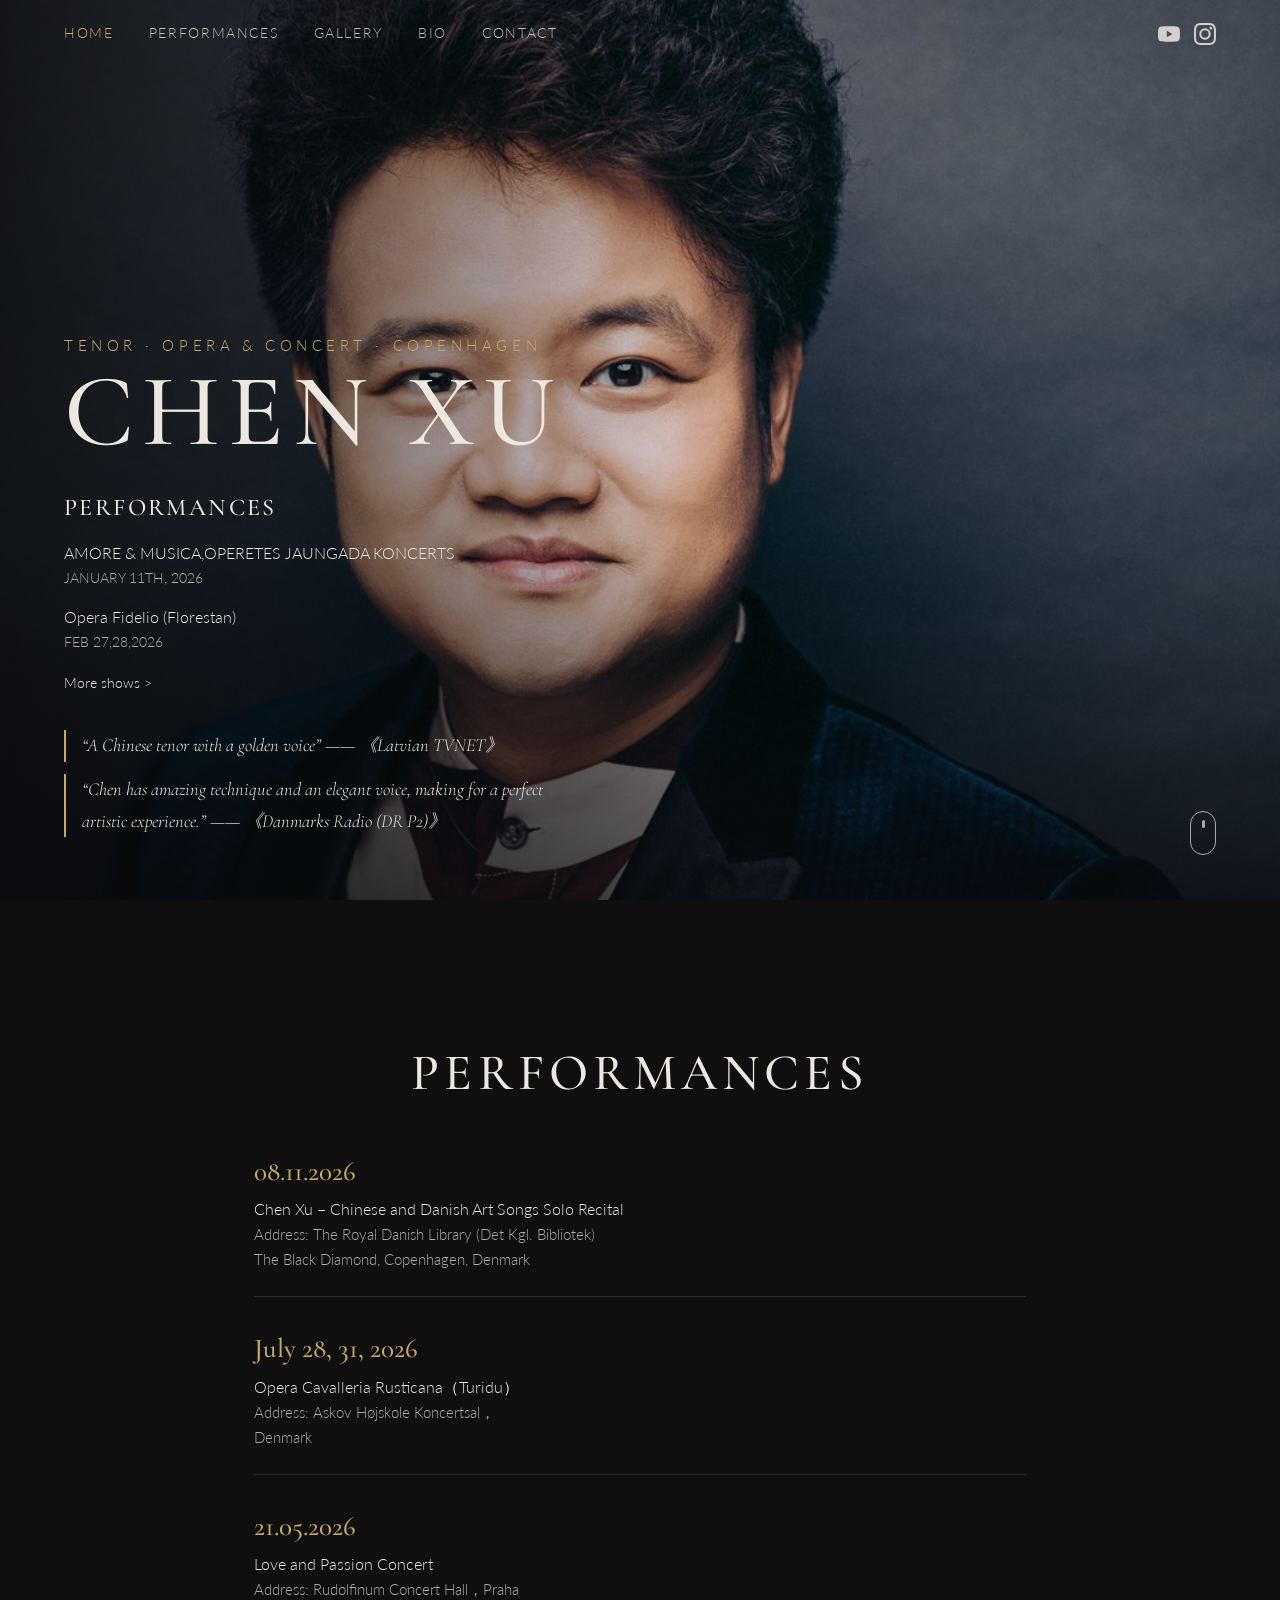
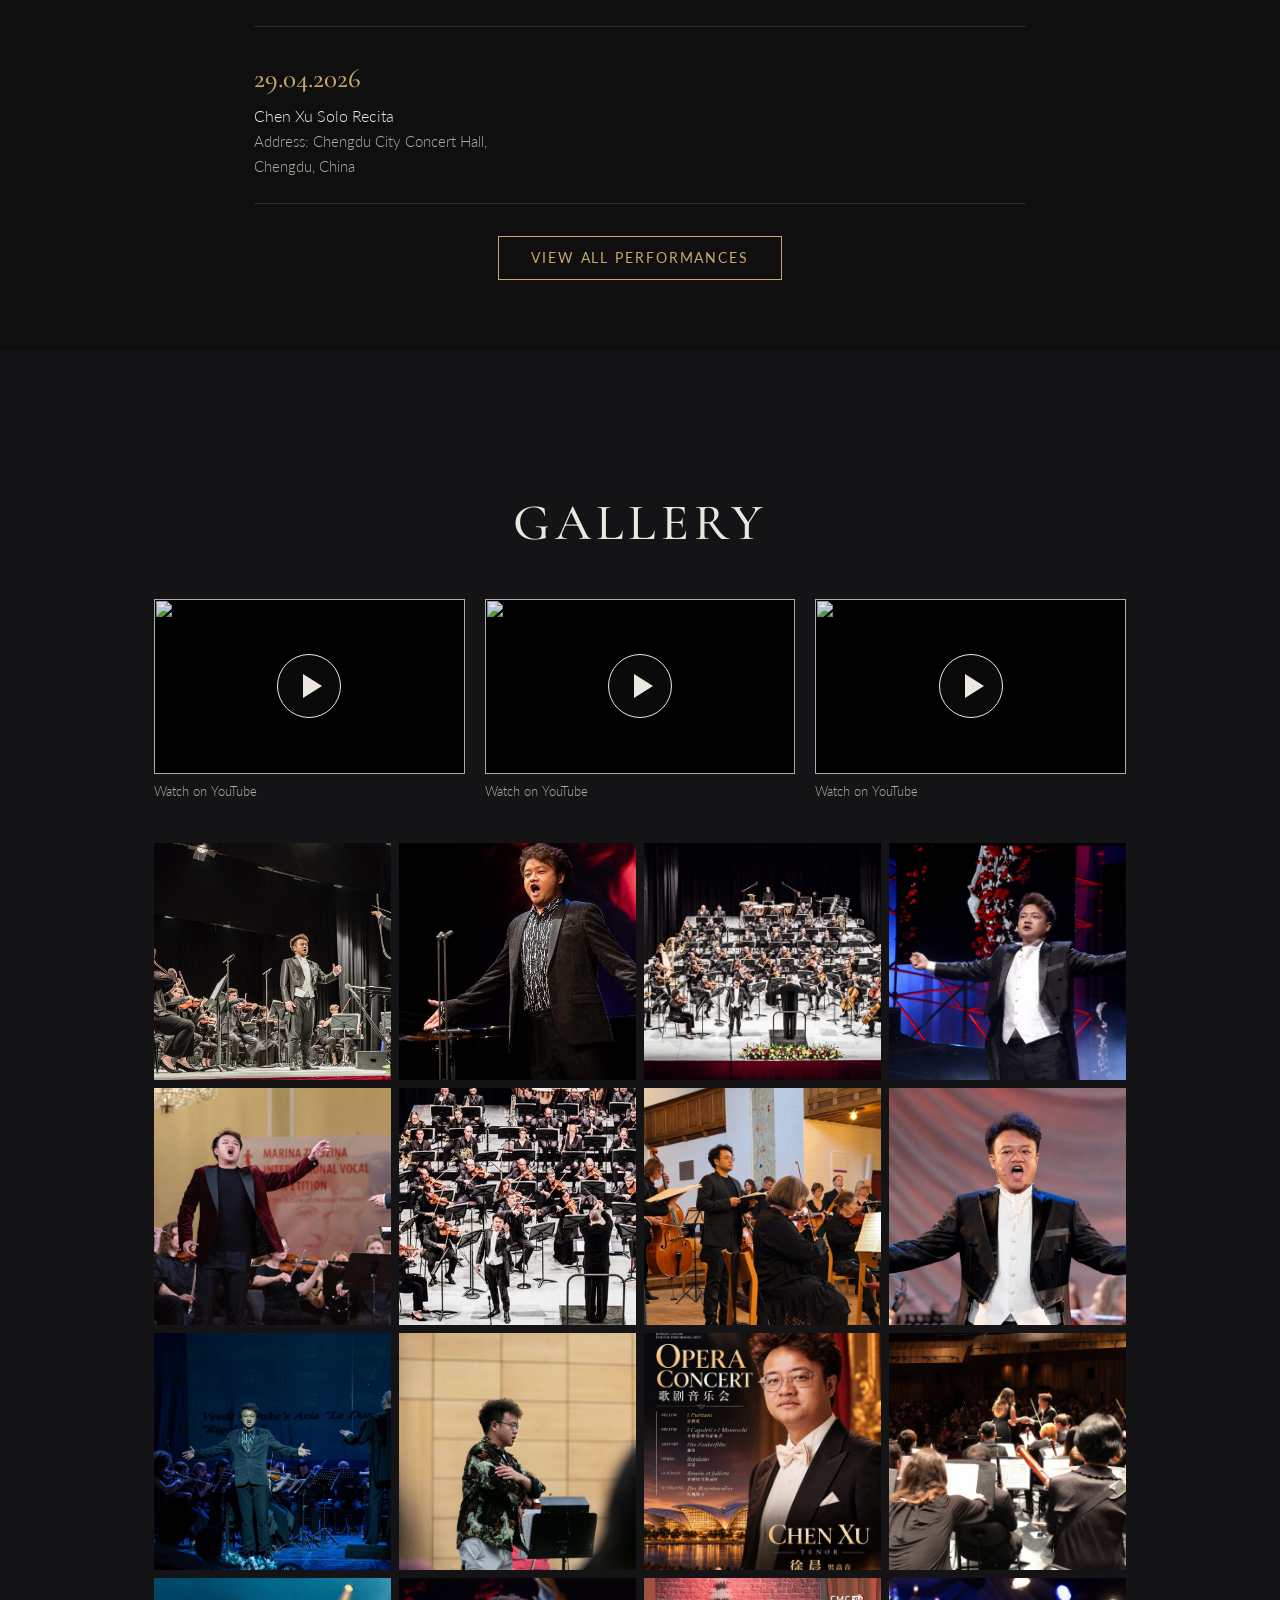
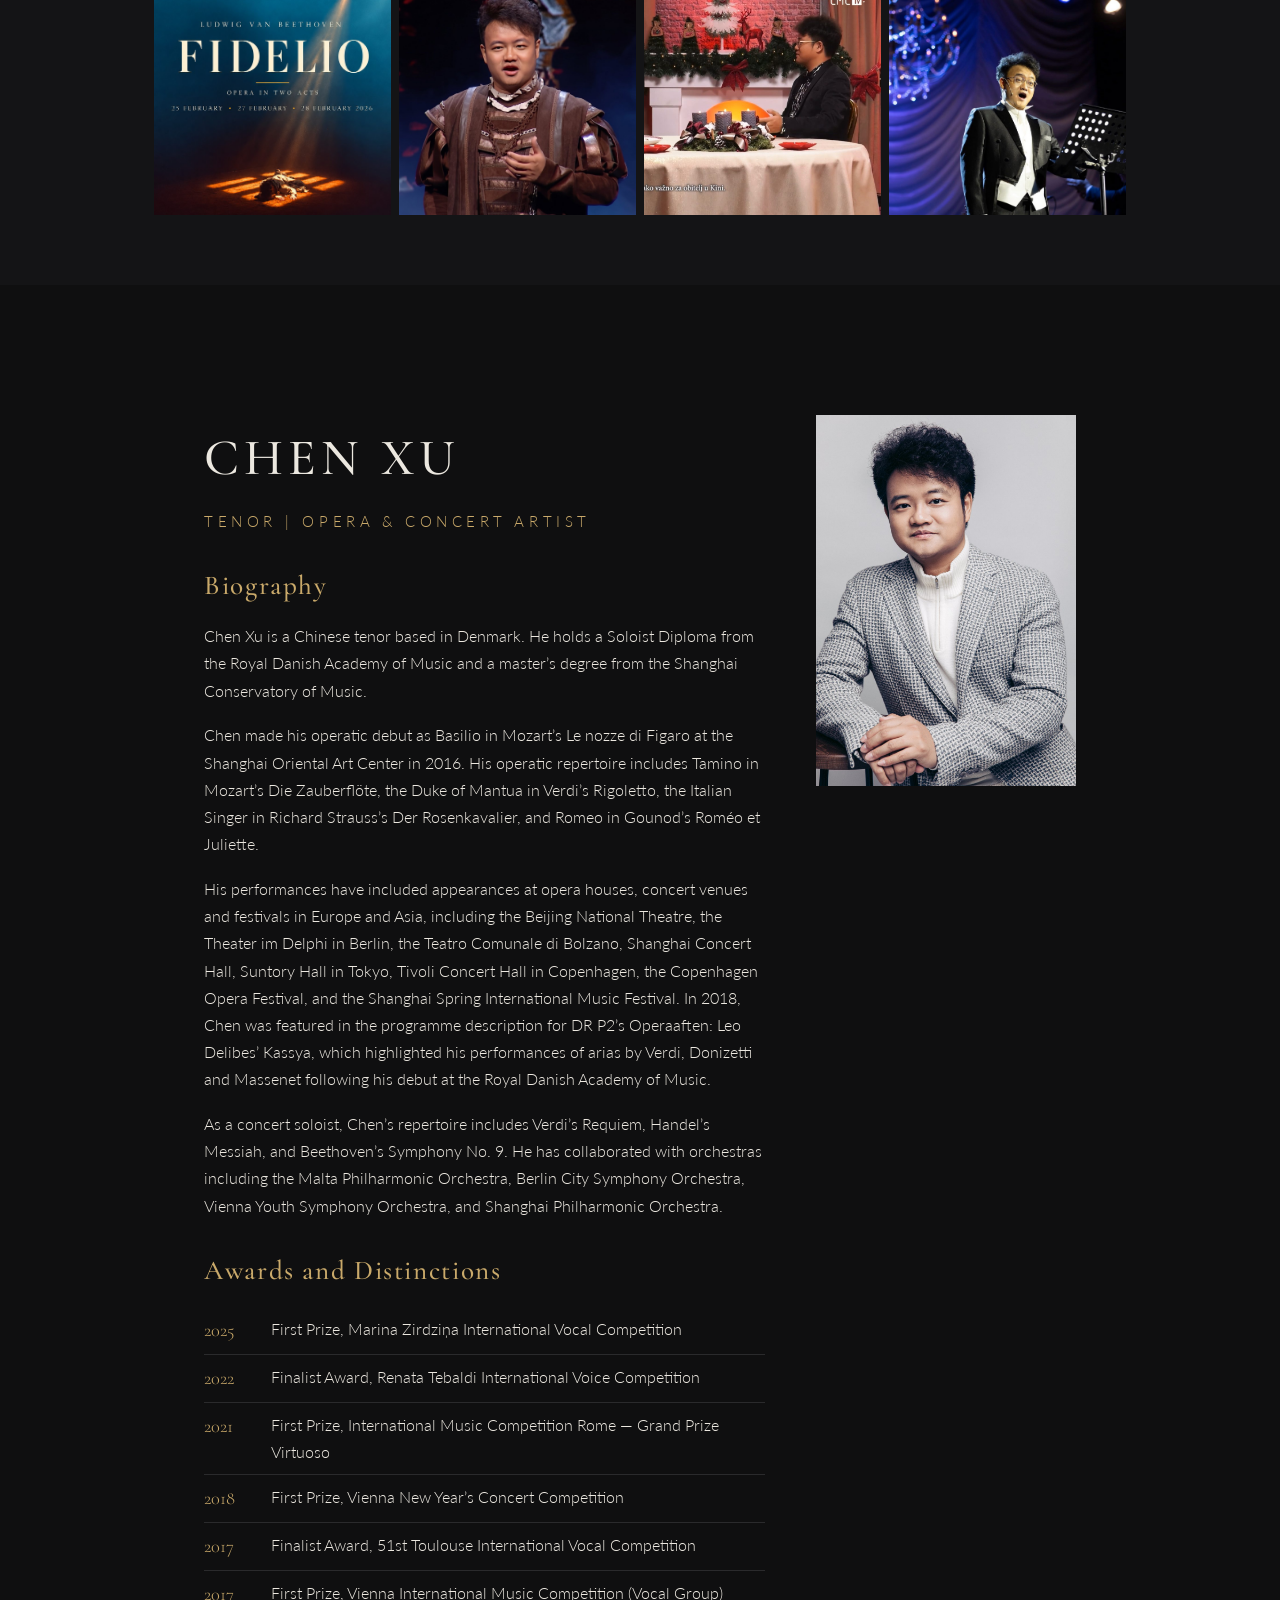
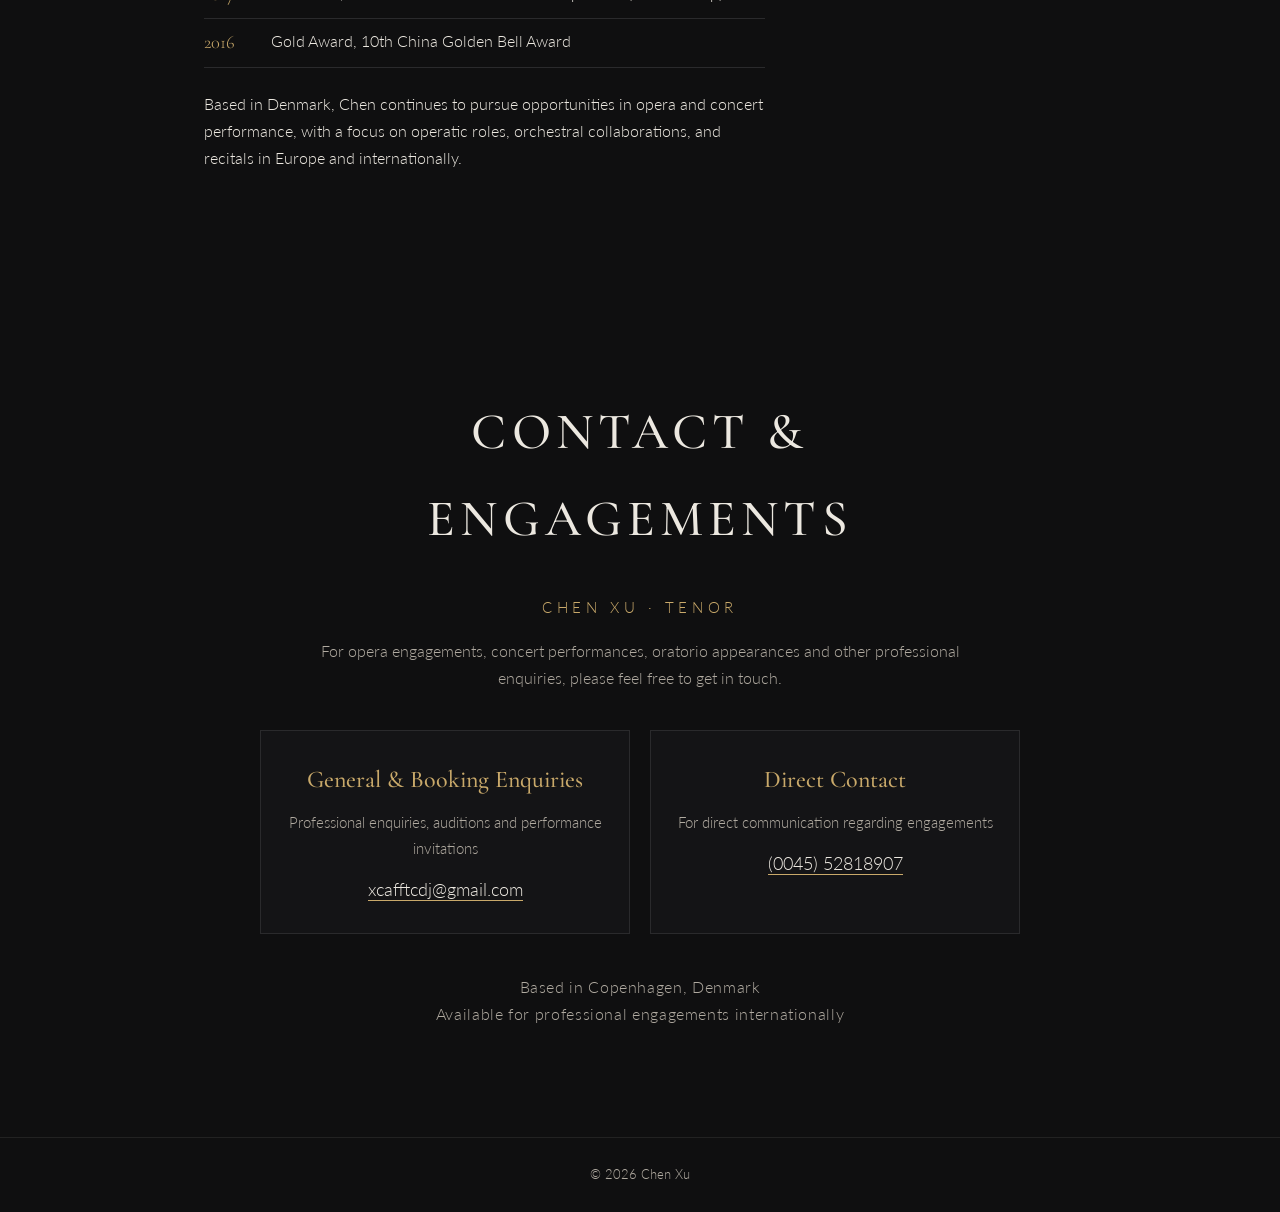
==== commit 8e953365: "Add files via upload" ====
--- a/index.html
+++ b/index.html
@@ -125,13 +125,13 @@
 <div class="show"><p>Opera Fidelio (Florestan)</p><p class="d">FEB 27,28,2026</p></div>
 <a class="more" data-t="performances" href="#performances">More shows &gt;</a>
 <blockquote><a class="qlink" href="https://sejas.tvnet.lv/8382045/zelta-balss-ipasnieks-cens-sjujs-uzstasies-operetes-teatra-koncertos-amore-musica" target="_blank" rel="noopener">“A Chinese tenor with a golden voice” —— 《Latvian TVNET》</a></blockquote>
-<blockquote>“Chen has amazing technique and an elegant voice, making for a perfect artistic experience.” —— 《Nordic Times》</blockquote>
+<blockquote><a class="qlink" href="https://www.kb.dk/find-materiale/dr-arkivet/post/ds.radio:oai:io:9810c340-f79c-4d54-93de-e3140ec508b1" target="_blank" rel="noopener">“Chen has amazing technique and an elegant voice, making for a perfect artistic experience.” —— 《Danmarks Radio (DR P2)》</a></blockquote>
 </div><div class="cue" aria-hidden="true"></div></section>
 <section id="performances"><div class="page"><h2 class="title">PERFORMANCES</h2><article class="perf"><h3>08.11.2026</h3><p class="t">Chen Xu – Chinese and Danish Art Songs Solo Recital</p><p class="a">Address: The Royal Danish Library (Det Kgl. Bibliotek)<br>The Black Diamond, Copenhagen, Denmark</p></article><article class="perf"><h3>July 28, 31, 2026</h3><p class="t">Opera Cavalleria Rusticana（Turidu）</p><p class="a">Address: Askov Højskole Koncertsal，<br>Denmark</p></article><article class="perf"><h3>21.05.2026</h3><p class="t">Love and Passion Concert</p><p class="a">Address: Rudolfinum Concert Hall，Praha</p></article><article class="perf"><h3>29.04.2026</h3><p class="t">Chen Xu Solo Recita</p><p class="a">Address: Chengdu City Concert Hall,<br>Chengdu, China</p></article><div class="perf-more" id="perfMore" hidden><article class="perf"><h3>26.04.2026</h3><p class="t">Chen Xu Solo Recita</p><p class="a">Address: Nanjing Normal University<br>Grand Concert Hall. Nanjing, China</p></article><article class="perf"><h3>Feb 27, 28, 2026</h3><p class="t">Opera Fidelio (Florestan)</p><p class="a">Address: KU.BE Dirch Passers<br>Allé 8A, 2000 Frederiksberg</p></article><article class="perf"><h3>11.01.26</h3><p class="t">AMORE &amp; MUSICA</p><p class="a">Address: Cēsis, Koncertzāle CĒSIS</p></article><article class="perf"><h3>29.12.25</h3><p class="t">AMORE &amp; MUSICA</p><p class="a">Address: Rīga, Latvijas Nacionālā bibliotēka Ziedoņa zāle</p></article><article class="perf"><h3>26.12.25</h3><p class="t">AMORE &amp; MUSICA</p><p class="a">Address: Jūrmala, Dzintari Concert Hall</p></article><article class="perf"><h3>22.12.25</h3><p class="t">OPERA I MIDVINTERTID</p><p class="a">Address: KU.BE Dirch Passers Allé 8A, 2000 Frederiksberg</p></article><article class="perf"><h3>20.12.25</h3><p class="t">AMORE &amp; MUSICA</p><p class="a">Address: Sigulda, Kultūras centrs SIGULDAS DEVONS</p></article></div><div class="perf-toggle"><button type="button" id="perfBtn" aria-expanded="false" aria-controls="perfMore">View all performances</button></div></div></section>
 <section id="gallery"><div class="page" style="max-width:1100px"><h2 class="title">GALLERY</h2>
 <div class="vids"><div class="vid"><button class="facade" type="button" data-id="cnBV17fquq0" aria-label="Play video 1"><img src="https://i.ytimg.com/vi/cnBV17fquq0/hqdefault.jpg" alt="" loading="lazy"><span class="play"></span></button><a class="yt" href="https://www.youtube.com/watch?v=cnBV17fquq0" target="_blank" rel="noopener">Watch on YouTube</a></div><div class="vid"><button class="facade" type="button" data-id="8WYN597Jwn0" aria-label="Play video 2"><img src="https://i.ytimg.com/vi/8WYN597Jwn0/hqdefault.jpg" alt="" loading="lazy"><span class="play"></span></button><a class="yt" href="https://www.youtube.com/watch?v=8WYN597Jwn0" target="_blank" rel="noopener">Watch on YouTube</a></div><div class="vid"><button class="facade" type="button" data-id="Kppyt0_UTFs" aria-label="Play video 3"><img src="https://i.ytimg.com/vi/Kppyt0_UTFs/hqdefault.jpg" alt="" loading="lazy"><span class="play"></span></button><a class="yt" href="https://www.youtube.com/watch?v=Kppyt0_UTFs" target="_blank" rel="noopener">Watch on YouTube</a></div></div>
 <div class="grid"><a class="cell" href="images/gallery-1.jpg"><img src="images/gallery-1.jpg" style="object-position:58% 35%" alt="Chen Xu, tenor – opera and concert performance photo 1" loading="lazy"></a><a class="cell" href="images/gallery-3.jpg"><img src="images/gallery-3.jpg" style="object-position:55% 20%" alt="Chen Xu, tenor – opera and concert performance photo 2" loading="lazy"></a><a class="cell" href="images/gallery-4.jpg"><img src="images/gallery-4.jpg" style="object-position:45% 60%" alt="Chen Xu, tenor – opera and concert performance photo 3" loading="lazy"></a><a class="cell" href="images/gallery-12.jpg"><img src="images/gallery-12.jpg" style="object-position:62% 30%" alt="Chen Xu, tenor – opera and concert performance photo 4" loading="lazy"></a><a class="cell" href="images/gallery-6.jpg"><img src="images/gallery-6.jpg" style="object-position:30% 30%" alt="Chen Xu, tenor – opera and concert performance photo 5" loading="lazy"></a><a class="cell" href="images/gallery-2.jpg"><img src="images/gallery-2.jpg" style="object-position:45% 70%" alt="Chen Xu, tenor – opera and concert performance photo 6" loading="lazy"></a><a class="cell" href="images/gallery-10.jpg"><img src="images/gallery-10.jpg" style="object-position:33% 35%" alt="Chen Xu, tenor – opera and concert performance photo 7" loading="lazy"></a><a class="cell" href="images/gallery-9.jpg"><img src="images/gallery-9.jpg" style="object-position:50% 30%" alt="Chen Xu, tenor – opera and concert performance photo 8" loading="lazy"></a><a class="cell" href="images/gallery-7.jpg"><img src="images/gallery-7.jpg" style="object-position:40% 45%" alt="Chen Xu, tenor – opera and concert performance photo 9" loading="lazy"></a><a class="cell" href="images/gallery-5.jpg"><img src="images/gallery-5.jpg" style="object-position:35% 40%" alt="Chen Xu, tenor – opera and concert performance photo 10" loading="lazy"></a><a class="cell" href="images/gallery-11.jpg"><img src="images/gallery-11.jpg" style="object-position:50% 25%" alt="Chen Xu, tenor – opera and concert performance photo 11" loading="lazy"></a><a class="cell" href="images/gallery-15.jpg"><img src="images/gallery-15.jpg" style="object-position:58% 28%" alt="Chen Xu, tenor – opera and concert performance photo 12" loading="lazy"></a><a class="cell" href="images/gallery-14.jpg"><img src="images/gallery-14.jpg" style="object-position:50% 40%" alt="Chen Xu, tenor – opera and concert performance photo 13" loading="lazy"></a><a class="cell" href="images/gallery-13.jpg"><img src="images/gallery-13.jpg" style="object-position:47% 25%" alt="Chen Xu, tenor – opera and concert performance photo 14" loading="lazy"></a><a class="cell" href="images/gallery-16.jpg"><img src="images/gallery-16.jpg" style="object-position:82% 40%" alt="Chen Xu, tenor – television interview photo 15" loading="lazy"></a><a class="cell" href="images/gallery-8.jpg"><img src="images/gallery-8.jpg" style="object-position:75% 55%" alt="Chen Xu, tenor – opera and concert performance photo 16" loading="lazy"></a></div></div></section>
-<section id="bio"><div class="page bio"><div><h2 class="title">CHEN XU</h2><p class="role">Tenor | Opera &amp; Concert Artist</p><h3>Biography</h3><p>Chen Xu is a Chinese tenor based in Denmark. He holds a Soloist Diploma from the Royal Danish Academy of Music and a master’s degree from the Shanghai Conservatory of Music.</p><p>Chen made his operatic debut as Basilio in Mozart’s Le nozze di Figaro at the Shanghai Oriental Art Center in 2016. His operatic repertoire includes Tamino in Mozart’s Die Zauberflöte, the Duke of Mantua in Verdi’s Rigoletto, the Italian Singer in Richard Strauss’s Der Rosenkavalier, and Romeo in Gounod’s Roméo et Juliette.</p><p>His performances have included appearances at opera houses, concert venues and festivals in Europe and Asia, including the Beijing National Theatre, the Theater im Delphi in Berlin, the Teatro Comunale di Bolzano, Shanghai Concert Hall, Suntory Hall in Tokyo, Tivoli Concert Hall in Copenhagen, the Copenhagen Opera Festival, and the Shanghai Spring International Music Festival.</p><p>As a concert soloist, Chen’s repertoire includes Verdi’s Requiem, Handel’s Messiah, and Beethoven’s Symphony No. 9. He has collaborated with orchestras including the Malta Philharmonic Orchestra, Berlin City Symphony Orchestra, Vienna Youth Symphony Orchestra, and Shanghai Philharmonic Orchestra.</p><h3>Awards and Distinctions</h3><ul class="awards"><li><span>2025</span>First Prize, Marina Zirdziņa International Vocal Competition</li><li><span>2022</span>Finalist Award, Renata Tebaldi International Voice Competition</li><li><span>2021</span>First Prize, International Music Competition Rome — Grand Prize Virtuoso</li><li><span>2018</span>First Prize, Vienna New Year’s Concert Competition</li><li><span>2017</span>Finalist Award, 51st Toulouse International Vocal Competition</li><li><span>2017</span>First Prize, Vienna International Music Competition (Vocal Group)</li><li><span>2016</span>Gold Award, 10th China Golden Bell Award</li></ul><p>Based in Denmark, Chen continues to pursue opportunities in opera and concert performance, with a focus on operatic roles, orchestral collaborations, and recitals in Europe and internationally.</p></div>
+<section id="bio"><div class="page bio"><div><h2 class="title">CHEN XU</h2><p class="role">Tenor | Opera &amp; Concert Artist</p><h3>Biography</h3><p>Chen Xu is a Chinese tenor based in Denmark. He holds a Soloist Diploma from the Royal Danish Academy of Music and a master’s degree from the Shanghai Conservatory of Music.</p><p>Chen made his operatic debut as Basilio in Mozart’s Le nozze di Figaro at the Shanghai Oriental Art Center in 2016. His operatic repertoire includes Tamino in Mozart’s Die Zauberflöte, the Duke of Mantua in Verdi’s Rigoletto, the Italian Singer in Richard Strauss’s Der Rosenkavalier, and Romeo in Gounod’s Roméo et Juliette.</p><p>His performances have included appearances at opera houses, concert venues and festivals in Europe and Asia, including the Beijing National Theatre, the Theater im Delphi in Berlin, the Teatro Comunale di Bolzano, Shanghai Concert Hall, Suntory Hall in Tokyo, Tivoli Concert Hall in Copenhagen, the Copenhagen Opera Festival, and the Shanghai Spring International Music Festival. In 2018, Chen was featured in the programme description for DR P2’s Operaaften: Leo Delibes’ Kassya, which highlighted his performances of arias by Verdi, Donizetti and Massenet following his debut at the Royal Danish Academy of Music.</p><p>As a concert soloist, Chen’s repertoire includes Verdi’s Requiem, Handel’s Messiah, and Beethoven’s Symphony No. 9. He has collaborated with orchestras including the Malta Philharmonic Orchestra, Berlin City Symphony Orchestra, Vienna Youth Symphony Orchestra, and Shanghai Philharmonic Orchestra.</p><h3>Awards and Distinctions</h3><ul class="awards"><li><span>2025</span>First Prize, Marina Zirdziņa International Vocal Competition</li><li><span>2022</span>Finalist Award, Renata Tebaldi International Voice Competition</li><li><span>2021</span>First Prize, International Music Competition Rome — Grand Prize Virtuoso</li><li><span>2018</span>First Prize, Vienna New Year’s Concert Competition</li><li><span>2017</span>Finalist Award, 51st Toulouse International Vocal Competition</li><li><span>2017</span>First Prize, Vienna International Music Competition (Vocal Group)</li><li><span>2016</span>Gold Award, 10th China Golden Bell Award</li></ul><p>Based in Denmark, Chen continues to pursue opportunities in opera and concert performance, with a focus on operatic roles, orchestral collaborations, and recitals in Europe and internationally.</p></div>
 <div class="bio-photo"><img src="images/bio.jpg" alt="Portrait of Chen Xu, Chinese tenor based in Copenhagen"></div></div></section>
 <section id="contact"><div class="page contact-page"><h2 class="title">CONTACT &amp; ENGAGEMENTS</h2>
 <p class="role">Chen Xu · Tenor</p>
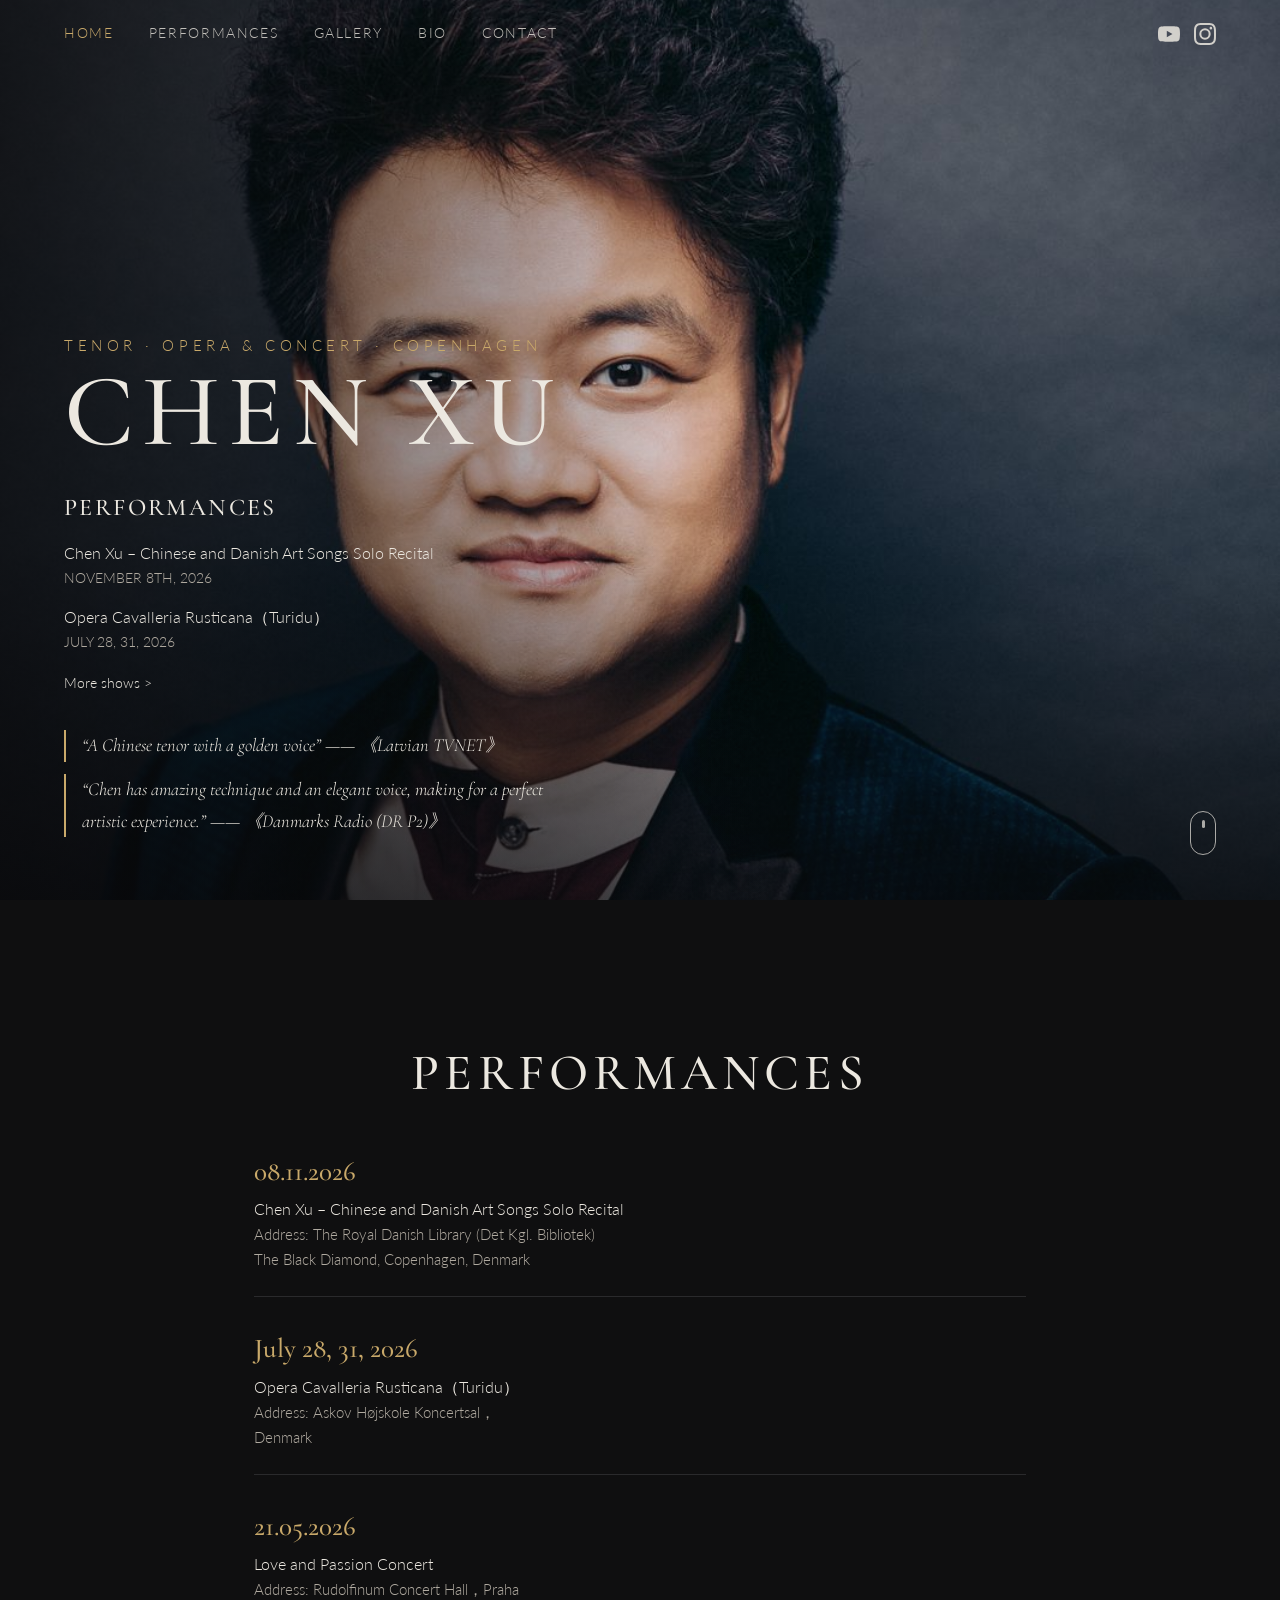
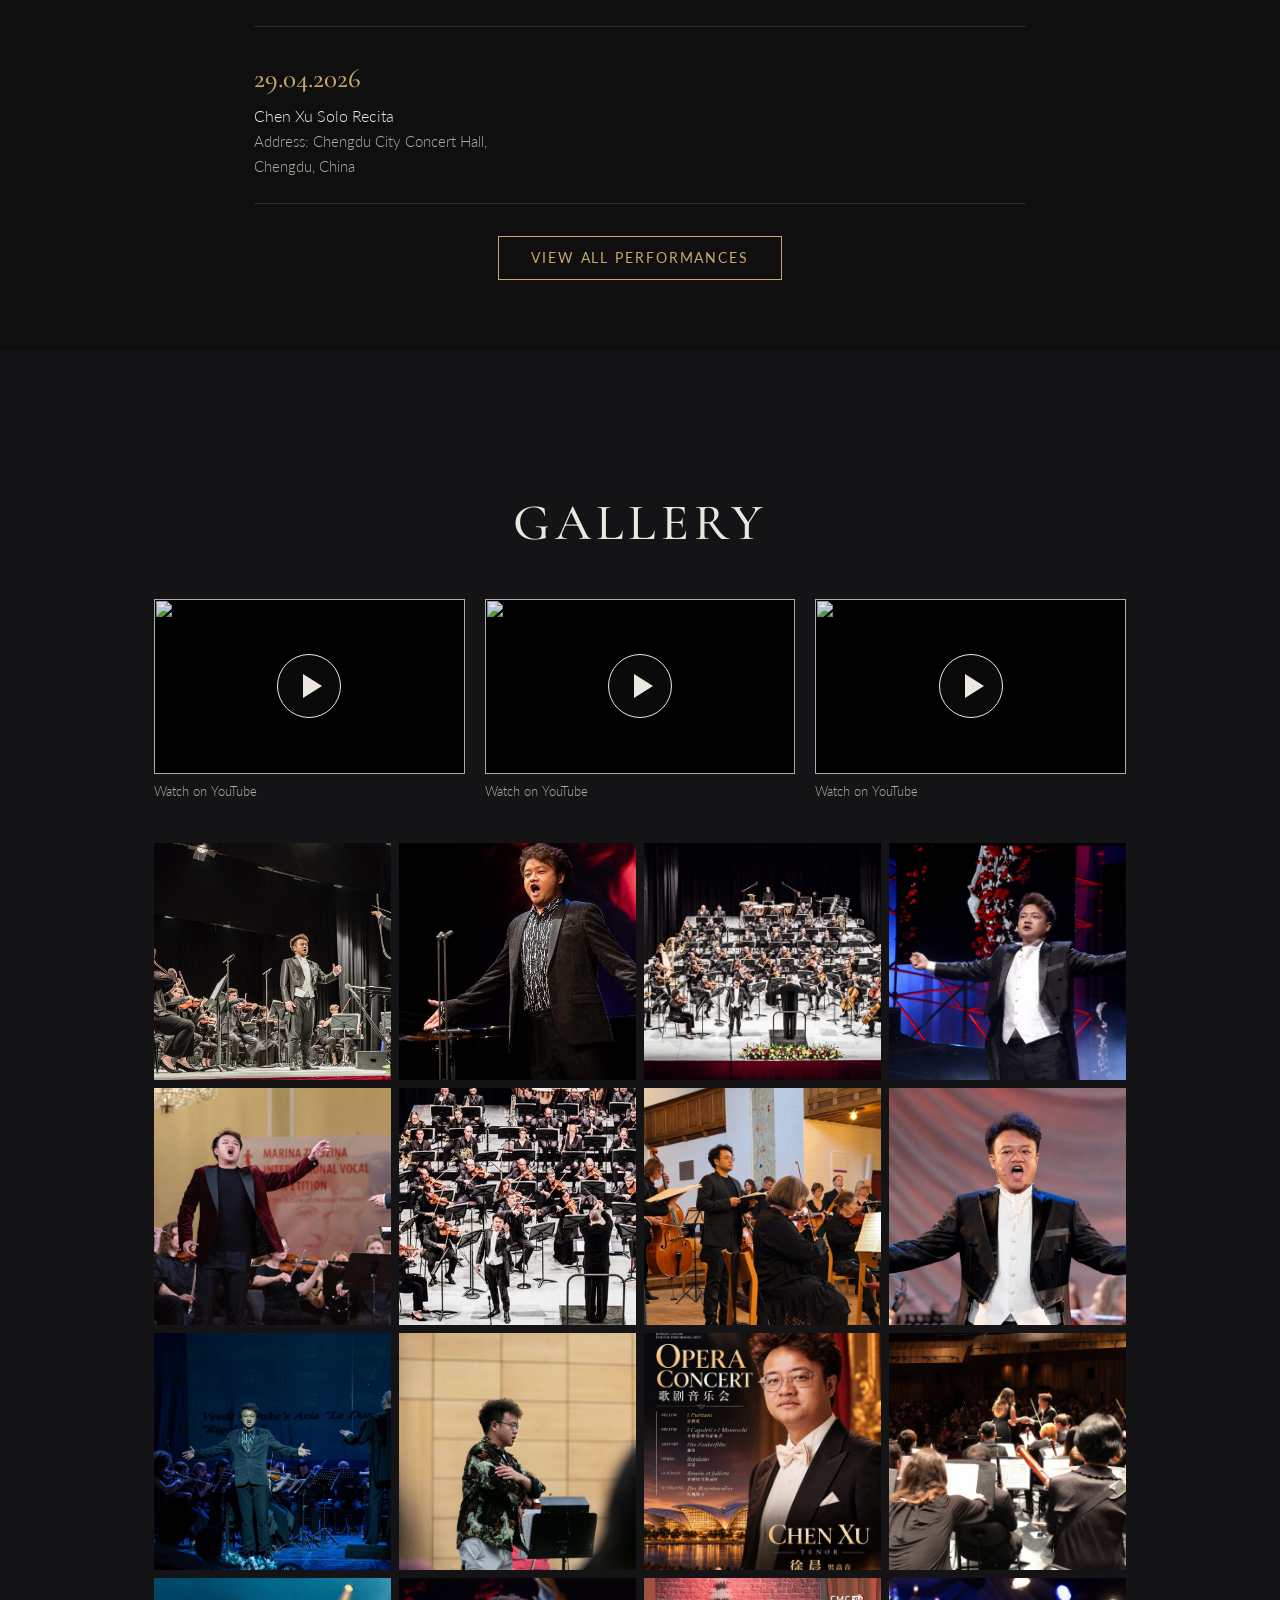
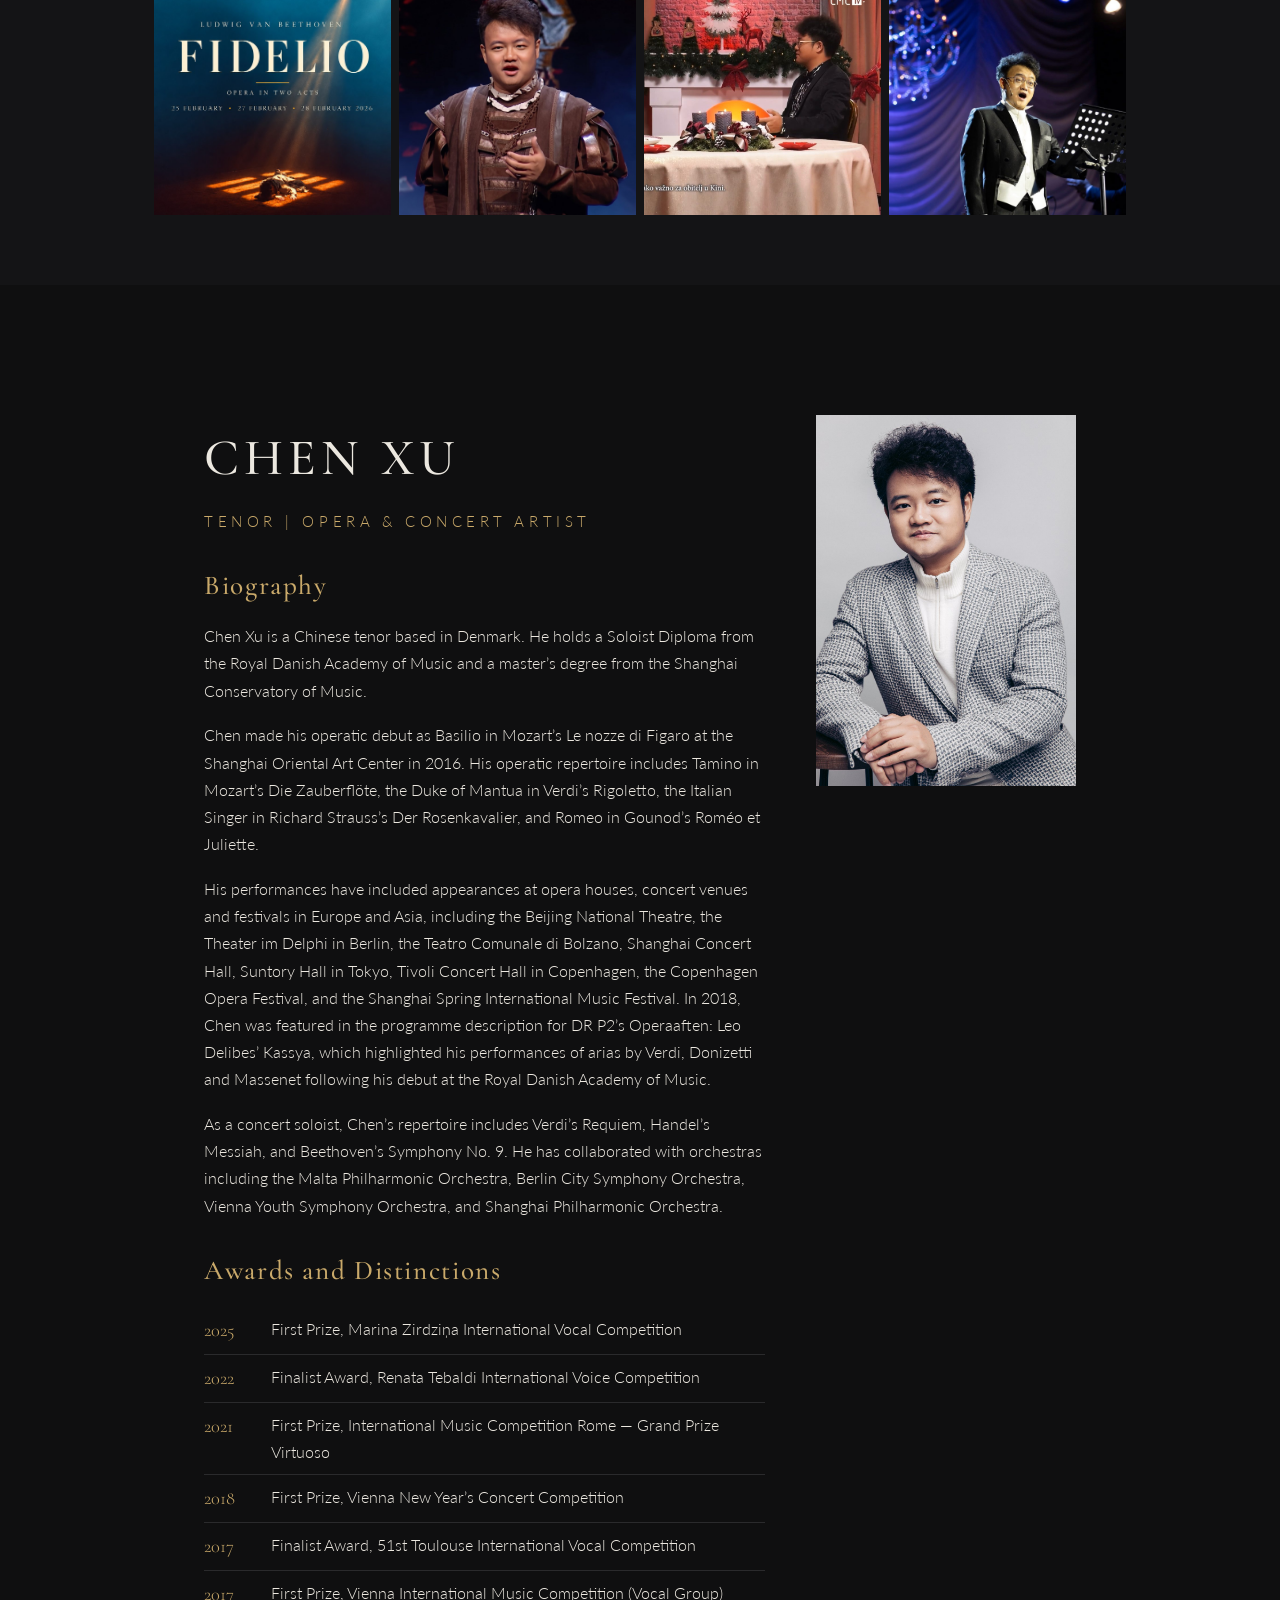
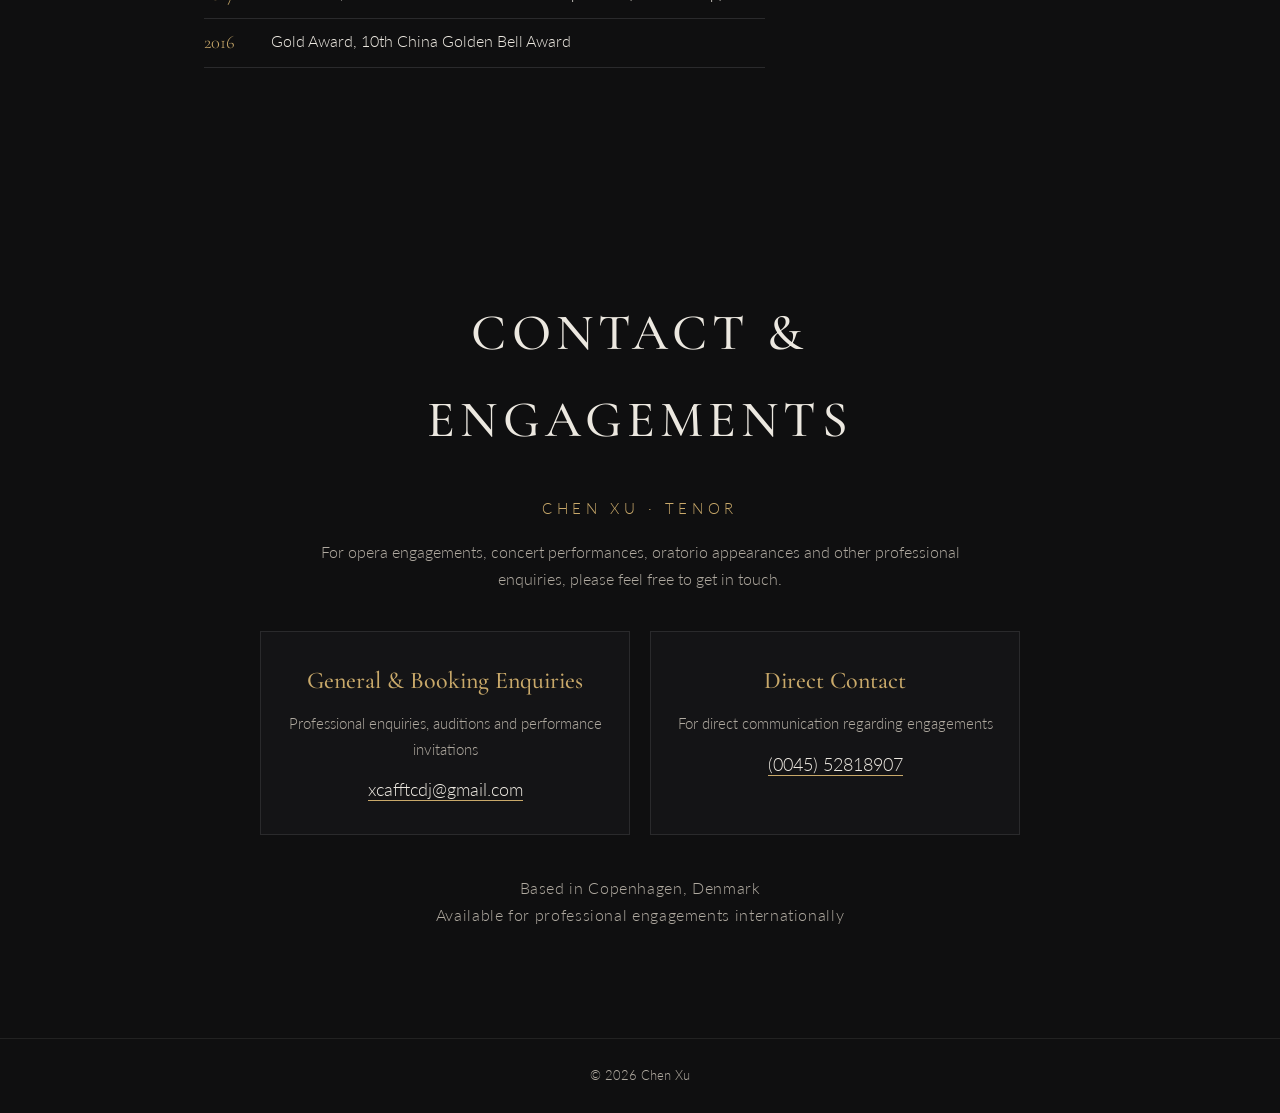
==== commit b09c298c: "Add files via upload" ====
--- a/index.html
+++ b/index.html
@@ -121,8 +121,8 @@
 <section id="home"><div class="hero">
 <p class="role">Tenor · Opera &amp; Concert · Copenhagen</p><h1>CHEN XU</h1>
 <h2><a data-t="performances" href="#performances">PERFORMANCES</a></h2>
-<div class="show"><p>AMORE &amp; MUSICA,OPERETES JAUNGADA KONCERTS</p><p class="d">JANUARY 11TH, 2026</p></div>
-<div class="show"><p>Opera Fidelio (Florestan)</p><p class="d">FEB 27,28,2026</p></div>
+<div class="show"><p>Chen Xu – Chinese and Danish Art Songs Solo Recital</p><p class="d">NOVEMBER 8TH, 2026</p></div>
+<div class="show"><p>Opera Cavalleria Rusticana（Turidu）</p><p class="d">JULY 28, 31, 2026</p></div>
 <a class="more" data-t="performances" href="#performances">More shows &gt;</a>
 <blockquote><a class="qlink" href="https://sejas.tvnet.lv/8382045/zelta-balss-ipasnieks-cens-sjujs-uzstasies-operetes-teatra-koncertos-amore-musica" target="_blank" rel="noopener">“A Chinese tenor with a golden voice” —— 《Latvian TVNET》</a></blockquote>
 <blockquote><a class="qlink" href="https://www.kb.dk/find-materiale/dr-arkivet/post/ds.radio:oai:io:9810c340-f79c-4d54-93de-e3140ec508b1" target="_blank" rel="noopener">“Chen has amazing technique and an elegant voice, making for a perfect artistic experience.” —— 《Danmarks Radio (DR P2)》</a></blockquote>
@@ -131,7 +131,7 @@
 <section id="gallery"><div class="page" style="max-width:1100px"><h2 class="title">GALLERY</h2>
 <div class="vids"><div class="vid"><button class="facade" type="button" data-id="cnBV17fquq0" aria-label="Play video 1"><img src="https://i.ytimg.com/vi/cnBV17fquq0/hqdefault.jpg" alt="" loading="lazy"><span class="play"></span></button><a class="yt" href="https://www.youtube.com/watch?v=cnBV17fquq0" target="_blank" rel="noopener">Watch on YouTube</a></div><div class="vid"><button class="facade" type="button" data-id="8WYN597Jwn0" aria-label="Play video 2"><img src="https://i.ytimg.com/vi/8WYN597Jwn0/hqdefault.jpg" alt="" loading="lazy"><span class="play"></span></button><a class="yt" href="https://www.youtube.com/watch?v=8WYN597Jwn0" target="_blank" rel="noopener">Watch on YouTube</a></div><div class="vid"><button class="facade" type="button" data-id="Kppyt0_UTFs" aria-label="Play video 3"><img src="https://i.ytimg.com/vi/Kppyt0_UTFs/hqdefault.jpg" alt="" loading="lazy"><span class="play"></span></button><a class="yt" href="https://www.youtube.com/watch?v=Kppyt0_UTFs" target="_blank" rel="noopener">Watch on YouTube</a></div></div>
 <div class="grid"><a class="cell" href="images/gallery-1.jpg"><img src="images/gallery-1.jpg" style="object-position:58% 35%" alt="Chen Xu, tenor – opera and concert performance photo 1" loading="lazy"></a><a class="cell" href="images/gallery-3.jpg"><img src="images/gallery-3.jpg" style="object-position:55% 20%" alt="Chen Xu, tenor – opera and concert performance photo 2" loading="lazy"></a><a class="cell" href="images/gallery-4.jpg"><img src="images/gallery-4.jpg" style="object-position:45% 60%" alt="Chen Xu, tenor – opera and concert performance photo 3" loading="lazy"></a><a class="cell" href="images/gallery-12.jpg"><img src="images/gallery-12.jpg" style="object-position:62% 30%" alt="Chen Xu, tenor – opera and concert performance photo 4" loading="lazy"></a><a class="cell" href="images/gallery-6.jpg"><img src="images/gallery-6.jpg" style="object-position:30% 30%" alt="Chen Xu, tenor – opera and concert performance photo 5" loading="lazy"></a><a class="cell" href="images/gallery-2.jpg"><img src="images/gallery-2.jpg" style="object-position:45% 70%" alt="Chen Xu, tenor – opera and concert performance photo 6" loading="lazy"></a><a class="cell" href="images/gallery-10.jpg"><img src="images/gallery-10.jpg" style="object-position:33% 35%" alt="Chen Xu, tenor – opera and concert performance photo 7" loading="lazy"></a><a class="cell" href="images/gallery-9.jpg"><img src="images/gallery-9.jpg" style="object-position:50% 30%" alt="Chen Xu, tenor – opera and concert performance photo 8" loading="lazy"></a><a class="cell" href="images/gallery-7.jpg"><img src="images/gallery-7.jpg" style="object-position:40% 45%" alt="Chen Xu, tenor – opera and concert performance photo 9" loading="lazy"></a><a class="cell" href="images/gallery-5.jpg"><img src="images/gallery-5.jpg" style="object-position:35% 40%" alt="Chen Xu, tenor – opera and concert performance photo 10" loading="lazy"></a><a class="cell" href="images/gallery-11.jpg"><img src="images/gallery-11.jpg" style="object-position:50% 25%" alt="Chen Xu, tenor – opera and concert performance photo 11" loading="lazy"></a><a class="cell" href="images/gallery-15.jpg"><img src="images/gallery-15.jpg" style="object-position:58% 28%" alt="Chen Xu, tenor – opera and concert performance photo 12" loading="lazy"></a><a class="cell" href="images/gallery-14.jpg"><img src="images/gallery-14.jpg" style="object-position:50% 40%" alt="Chen Xu, tenor – opera and concert performance photo 13" loading="lazy"></a><a class="cell" href="images/gallery-13.jpg"><img src="images/gallery-13.jpg" style="object-position:47% 25%" alt="Chen Xu, tenor – opera and concert performance photo 14" loading="lazy"></a><a class="cell" href="images/gallery-16.jpg"><img src="images/gallery-16.jpg" style="object-position:82% 40%" alt="Chen Xu, tenor – television interview photo 15" loading="lazy"></a><a class="cell" href="images/gallery-8.jpg"><img src="images/gallery-8.jpg" style="object-position:75% 55%" alt="Chen Xu, tenor – opera and concert performance photo 16" loading="lazy"></a></div></div></section>
-<section id="bio"><div class="page bio"><div><h2 class="title">CHEN XU</h2><p class="role">Tenor | Opera &amp; Concert Artist</p><h3>Biography</h3><p>Chen Xu is a Chinese tenor based in Denmark. He holds a Soloist Diploma from the Royal Danish Academy of Music and a master’s degree from the Shanghai Conservatory of Music.</p><p>Chen made his operatic debut as Basilio in Mozart’s Le nozze di Figaro at the Shanghai Oriental Art Center in 2016. His operatic repertoire includes Tamino in Mozart’s Die Zauberflöte, the Duke of Mantua in Verdi’s Rigoletto, the Italian Singer in Richard Strauss’s Der Rosenkavalier, and Romeo in Gounod’s Roméo et Juliette.</p><p>His performances have included appearances at opera houses, concert venues and festivals in Europe and Asia, including the Beijing National Theatre, the Theater im Delphi in Berlin, the Teatro Comunale di Bolzano, Shanghai Concert Hall, Suntory Hall in Tokyo, Tivoli Concert Hall in Copenhagen, the Copenhagen Opera Festival, and the Shanghai Spring International Music Festival. In 2018, Chen was featured in the programme description for DR P2’s Operaaften: Leo Delibes’ Kassya, which highlighted his performances of arias by Verdi, Donizetti and Massenet following his debut at the Royal Danish Academy of Music.</p><p>As a concert soloist, Chen’s repertoire includes Verdi’s Requiem, Handel’s Messiah, and Beethoven’s Symphony No. 9. He has collaborated with orchestras including the Malta Philharmonic Orchestra, Berlin City Symphony Orchestra, Vienna Youth Symphony Orchestra, and Shanghai Philharmonic Orchestra.</p><h3>Awards and Distinctions</h3><ul class="awards"><li><span>2025</span>First Prize, Marina Zirdziņa International Vocal Competition</li><li><span>2022</span>Finalist Award, Renata Tebaldi International Voice Competition</li><li><span>2021</span>First Prize, International Music Competition Rome — Grand Prize Virtuoso</li><li><span>2018</span>First Prize, Vienna New Year’s Concert Competition</li><li><span>2017</span>Finalist Award, 51st Toulouse International Vocal Competition</li><li><span>2017</span>First Prize, Vienna International Music Competition (Vocal Group)</li><li><span>2016</span>Gold Award, 10th China Golden Bell Award</li></ul><p>Based in Denmark, Chen continues to pursue opportunities in opera and concert performance, with a focus on operatic roles, orchestral collaborations, and recitals in Europe and internationally.</p></div>
+<section id="bio"><div class="page bio"><div><h2 class="title">CHEN XU</h2><p class="role">Tenor | Opera &amp; Concert Artist</p><h3>Biography</h3><p>Chen Xu is a Chinese tenor based in Denmark. He holds a Soloist Diploma from the Royal Danish Academy of Music and a master’s degree from the Shanghai Conservatory of Music.</p><p>Chen made his operatic debut as Basilio in Mozart’s Le nozze di Figaro at the Shanghai Oriental Art Center in 2016. His operatic repertoire includes Tamino in Mozart’s Die Zauberflöte, the Duke of Mantua in Verdi’s Rigoletto, the Italian Singer in Richard Strauss’s Der Rosenkavalier, and Romeo in Gounod’s Roméo et Juliette.</p><p>His performances have included appearances at opera houses, concert venues and festivals in Europe and Asia, including the Beijing National Theatre, the Theater im Delphi in Berlin, the Teatro Comunale di Bolzano, Shanghai Concert Hall, Suntory Hall in Tokyo, Tivoli Concert Hall in Copenhagen, the Copenhagen Opera Festival, and the Shanghai Spring International Music Festival. In 2018, Chen was featured in the programme description for DR P2’s Operaaften: Leo Delibes’ Kassya, which highlighted his performances of arias by Verdi, Donizetti and Massenet following his debut at the Royal Danish Academy of Music.</p><p>As a concert soloist, Chen’s repertoire includes Verdi’s Requiem, Handel’s Messiah, and Beethoven’s Symphony No. 9. He has collaborated with orchestras including the Malta Philharmonic Orchestra, Berlin City Symphony Orchestra, Vienna Youth Symphony Orchestra, and Shanghai Philharmonic Orchestra.</p><h3>Awards and Distinctions</h3><ul class="awards"><li><span>2025</span>First Prize, Marina Zirdziņa International Vocal Competition</li><li><span>2022</span>Finalist Award, Renata Tebaldi International Voice Competition</li><li><span>2021</span>First Prize, International Music Competition Rome — Grand Prize Virtuoso</li><li><span>2018</span>First Prize, Vienna New Year’s Concert Competition</li><li><span>2017</span>Finalist Award, 51st Toulouse International Vocal Competition</li><li><span>2017</span>First Prize, Vienna International Music Competition (Vocal Group)</li><li><span>2016</span>Gold Award, 10th China Golden Bell Award</li></ul></div>
 <div class="bio-photo"><img src="images/bio.jpg" alt="Portrait of Chen Xu, Chinese tenor based in Copenhagen"></div></div></section>
 <section id="contact"><div class="page contact-page"><h2 class="title">CONTACT &amp; ENGAGEMENTS</h2>
 <p class="role">Chen Xu · Tenor</p>
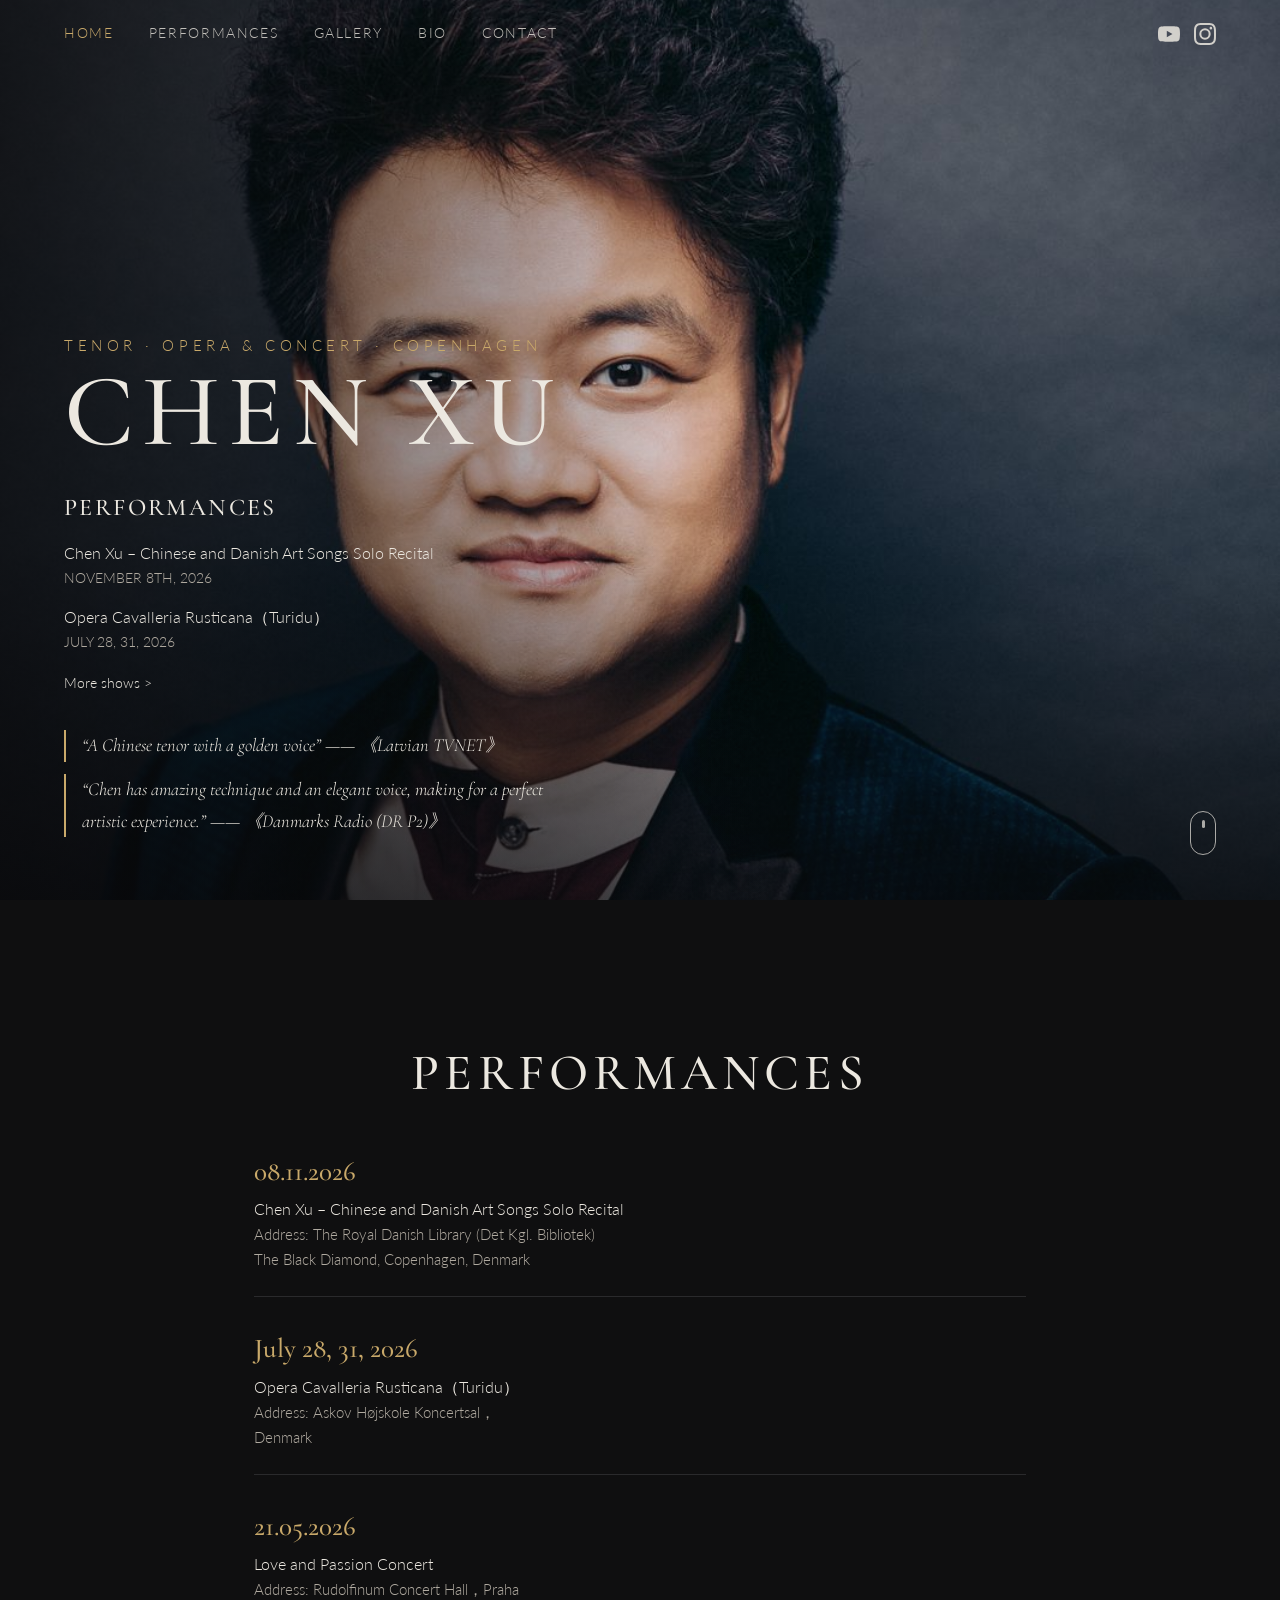
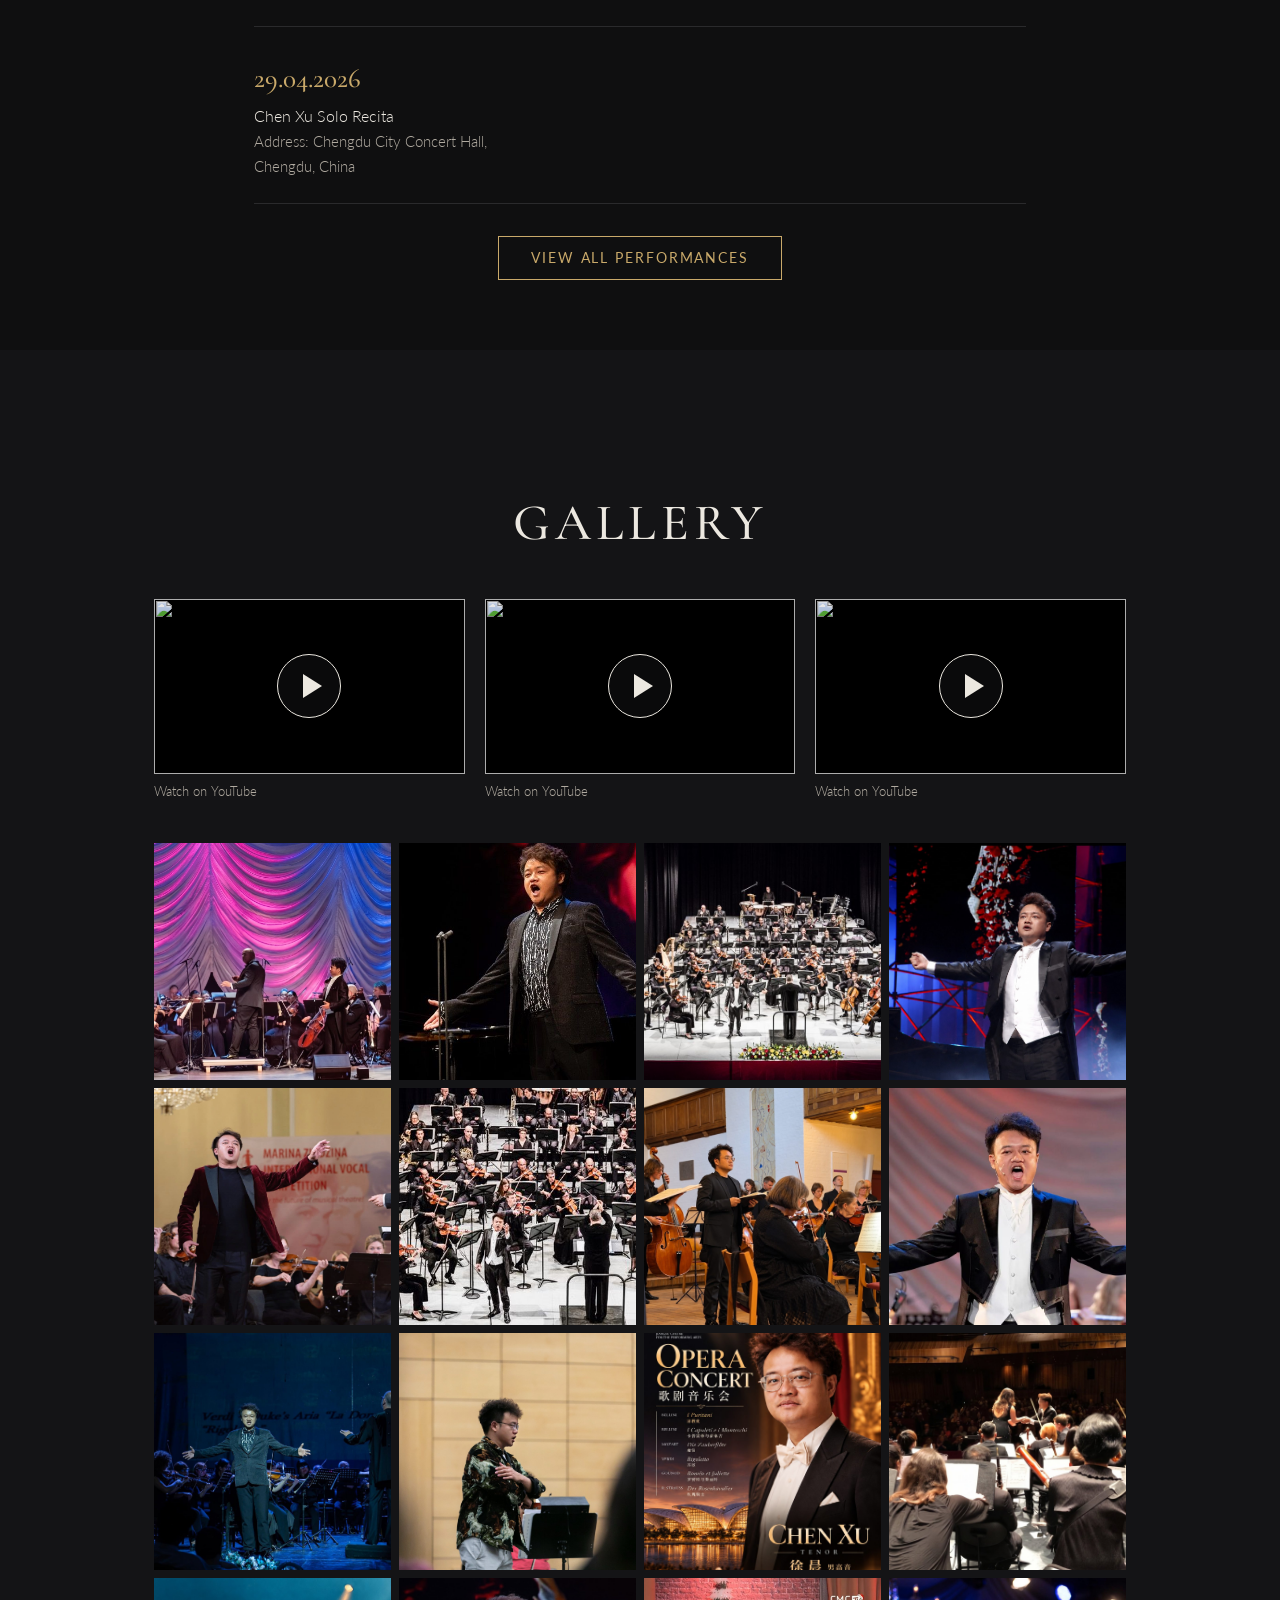
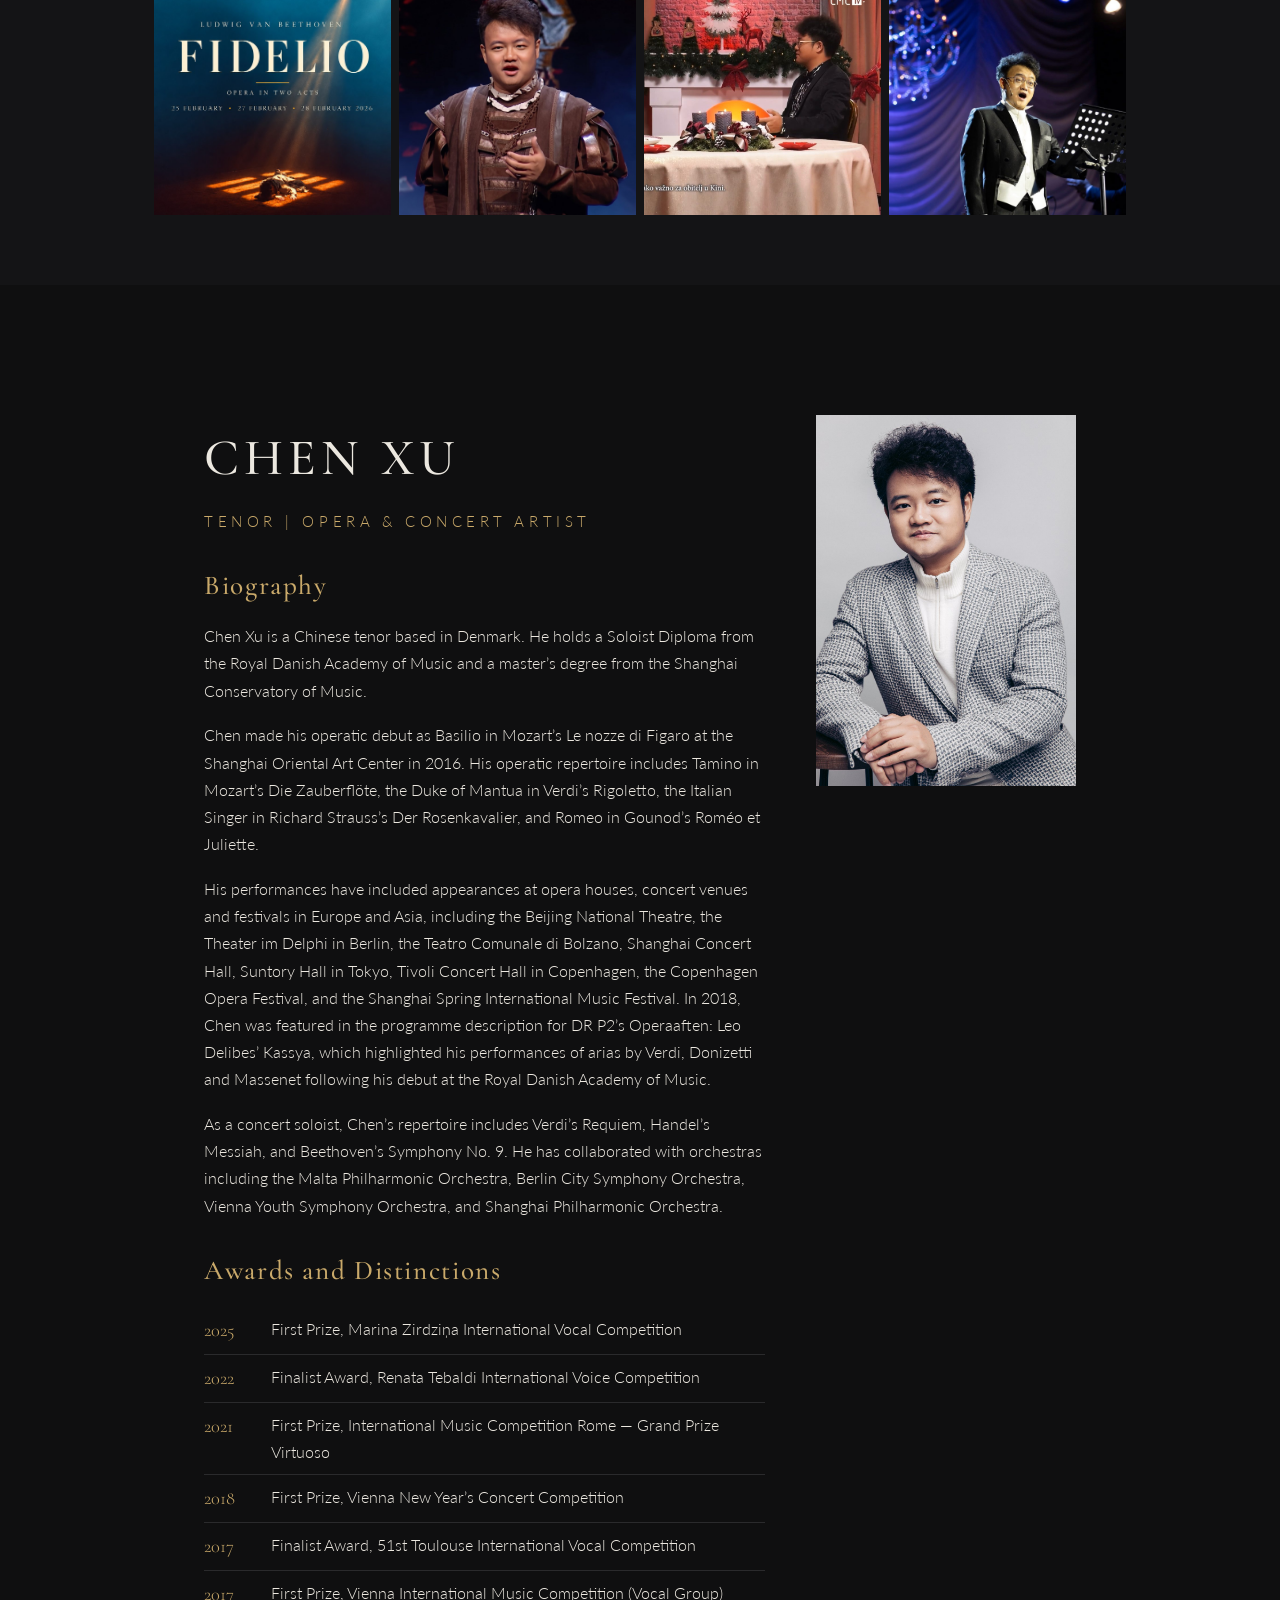
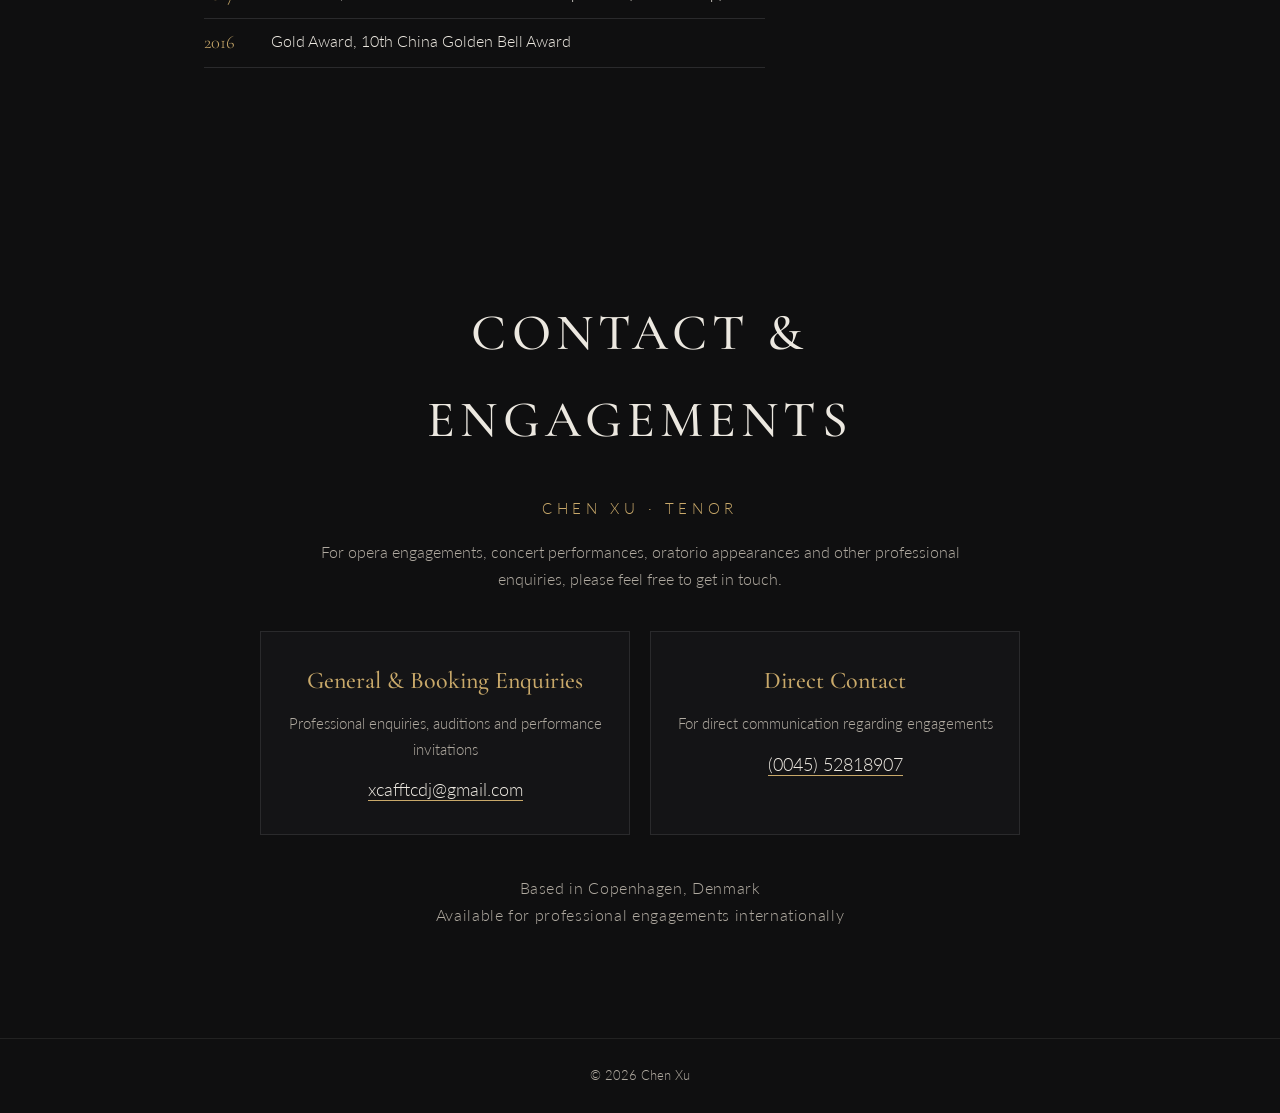
==== commit c88829c0: "Add files via upload" ====
--- a/index.html
+++ b/index.html
@@ -130,7 +130,7 @@
 <section id="performances"><div class="page"><h2 class="title">PERFORMANCES</h2><article class="perf"><h3>08.11.2026</h3><p class="t">Chen Xu – Chinese and Danish Art Songs Solo Recital</p><p class="a">Address: The Royal Danish Library (Det Kgl. Bibliotek)<br>The Black Diamond, Copenhagen, Denmark</p></article><article class="perf"><h3>July 28, 31, 2026</h3><p class="t">Opera Cavalleria Rusticana（Turidu）</p><p class="a">Address: Askov Højskole Koncertsal，<br>Denmark</p></article><article class="perf"><h3>21.05.2026</h3><p class="t">Love and Passion Concert</p><p class="a">Address: Rudolfinum Concert Hall，Praha</p></article><article class="perf"><h3>29.04.2026</h3><p class="t">Chen Xu Solo Recita</p><p class="a">Address: Chengdu City Concert Hall,<br>Chengdu, China</p></article><div class="perf-more" id="perfMore" hidden><article class="perf"><h3>26.04.2026</h3><p class="t">Chen Xu Solo Recita</p><p class="a">Address: Nanjing Normal University<br>Grand Concert Hall. Nanjing, China</p></article><article class="perf"><h3>Feb 27, 28, 2026</h3><p class="t">Opera Fidelio (Florestan)</p><p class="a">Address: KU.BE Dirch Passers<br>Allé 8A, 2000 Frederiksberg</p></article><article class="perf"><h3>11.01.26</h3><p class="t">AMORE &amp; MUSICA</p><p class="a">Address: Cēsis, Koncertzāle CĒSIS</p></article><article class="perf"><h3>29.12.25</h3><p class="t">AMORE &amp; MUSICA</p><p class="a">Address: Rīga, Latvijas Nacionālā bibliotēka Ziedoņa zāle</p></article><article class="perf"><h3>26.12.25</h3><p class="t">AMORE &amp; MUSICA</p><p class="a">Address: Jūrmala, Dzintari Concert Hall</p></article><article class="perf"><h3>22.12.25</h3><p class="t">OPERA I MIDVINTERTID</p><p class="a">Address: KU.BE Dirch Passers Allé 8A, 2000 Frederiksberg</p></article><article class="perf"><h3>20.12.25</h3><p class="t">AMORE &amp; MUSICA</p><p class="a">Address: Sigulda, Kultūras centrs SIGULDAS DEVONS</p></article></div><div class="perf-toggle"><button type="button" id="perfBtn" aria-expanded="false" aria-controls="perfMore">View all performances</button></div></div></section>
 <section id="gallery"><div class="page" style="max-width:1100px"><h2 class="title">GALLERY</h2>
 <div class="vids"><div class="vid"><button class="facade" type="button" data-id="cnBV17fquq0" aria-label="Play video 1"><img src="https://i.ytimg.com/vi/cnBV17fquq0/hqdefault.jpg" alt="" loading="lazy"><span class="play"></span></button><a class="yt" href="https://www.youtube.com/watch?v=cnBV17fquq0" target="_blank" rel="noopener">Watch on YouTube</a></div><div class="vid"><button class="facade" type="button" data-id="8WYN597Jwn0" aria-label="Play video 2"><img src="https://i.ytimg.com/vi/8WYN597Jwn0/hqdefault.jpg" alt="" loading="lazy"><span class="play"></span></button><a class="yt" href="https://www.youtube.com/watch?v=8WYN597Jwn0" target="_blank" rel="noopener">Watch on YouTube</a></div><div class="vid"><button class="facade" type="button" data-id="Kppyt0_UTFs" aria-label="Play video 3"><img src="https://i.ytimg.com/vi/Kppyt0_UTFs/hqdefault.jpg" alt="" loading="lazy"><span class="play"></span></button><a class="yt" href="https://www.youtube.com/watch?v=Kppyt0_UTFs" target="_blank" rel="noopener">Watch on YouTube</a></div></div>
-<div class="grid"><a class="cell" href="images/gallery-1.jpg"><img src="images/gallery-1.jpg" style="object-position:58% 35%" alt="Chen Xu, tenor – opera and concert performance photo 1" loading="lazy"></a><a class="cell" href="images/gallery-3.jpg"><img src="images/gallery-3.jpg" style="object-position:55% 20%" alt="Chen Xu, tenor – opera and concert performance photo 2" loading="lazy"></a><a class="cell" href="images/gallery-4.jpg"><img src="images/gallery-4.jpg" style="object-position:45% 60%" alt="Chen Xu, tenor – opera and concert performance photo 3" loading="lazy"></a><a class="cell" href="images/gallery-12.jpg"><img src="images/gallery-12.jpg" style="object-position:62% 30%" alt="Chen Xu, tenor – opera and concert performance photo 4" loading="lazy"></a><a class="cell" href="images/gallery-6.jpg"><img src="images/gallery-6.jpg" style="object-position:30% 30%" alt="Chen Xu, tenor – opera and concert performance photo 5" loading="lazy"></a><a class="cell" href="images/gallery-2.jpg"><img src="images/gallery-2.jpg" style="object-position:45% 70%" alt="Chen Xu, tenor – opera and concert performance photo 6" loading="lazy"></a><a class="cell" href="images/gallery-10.jpg"><img src="images/gallery-10.jpg" style="object-position:33% 35%" alt="Chen Xu, tenor – opera and concert performance photo 7" loading="lazy"></a><a class="cell" href="images/gallery-9.jpg"><img src="images/gallery-9.jpg" style="object-position:50% 30%" alt="Chen Xu, tenor – opera and concert performance photo 8" loading="lazy"></a><a class="cell" href="images/gallery-7.jpg"><img src="images/gallery-7.jpg" style="object-position:40% 45%" alt="Chen Xu, tenor – opera and concert performance photo 9" loading="lazy"></a><a class="cell" href="images/gallery-5.jpg"><img src="images/gallery-5.jpg" style="object-position:35% 40%" alt="Chen Xu, tenor – opera and concert performance photo 10" loading="lazy"></a><a class="cell" href="images/gallery-11.jpg"><img src="images/gallery-11.jpg" style="object-position:50% 25%" alt="Chen Xu, tenor – opera and concert performance photo 11" loading="lazy"></a><a class="cell" href="images/gallery-15.jpg"><img src="images/gallery-15.jpg" style="object-position:58% 28%" alt="Chen Xu, tenor – opera and concert performance photo 12" loading="lazy"></a><a class="cell" href="images/gallery-14.jpg"><img src="images/gallery-14.jpg" style="object-position:50% 40%" alt="Chen Xu, tenor – opera and concert performance photo 13" loading="lazy"></a><a class="cell" href="images/gallery-13.jpg"><img src="images/gallery-13.jpg" style="object-position:47% 25%" alt="Chen Xu, tenor – opera and concert performance photo 14" loading="lazy"></a><a class="cell" href="images/gallery-16.jpg"><img src="images/gallery-16.jpg" style="object-position:82% 40%" alt="Chen Xu, tenor – television interview photo 15" loading="lazy"></a><a class="cell" href="images/gallery-8.jpg"><img src="images/gallery-8.jpg" style="object-position:75% 55%" alt="Chen Xu, tenor – opera and concert performance photo 16" loading="lazy"></a></div></div></section>
+<div class="grid"><a class="cell" href="images/gallery-17.jpg"><img src="images/gallery-17.jpg" style="object-position:70% 60%" alt="Chen Xu, tenor – opera and concert performance photo 1" loading="lazy"></a><a class="cell" href="images/gallery-3.jpg"><img src="images/gallery-3.jpg" style="object-position:55% 20%" alt="Chen Xu, tenor – opera and concert performance photo 2" loading="lazy"></a><a class="cell" href="images/gallery-4.jpg"><img src="images/gallery-4.jpg" style="object-position:45% 60%" alt="Chen Xu, tenor – opera and concert performance photo 3" loading="lazy"></a><a class="cell" href="images/gallery-12.jpg"><img src="images/gallery-12.jpg" style="object-position:62% 30%" alt="Chen Xu, tenor – opera and concert performance photo 4" loading="lazy"></a><a class="cell" href="images/gallery-6.jpg"><img src="images/gallery-6.jpg" style="object-position:30% 30%" alt="Chen Xu, tenor – opera and concert performance photo 5" loading="lazy"></a><a class="cell" href="images/gallery-2.jpg"><img src="images/gallery-2.jpg" style="object-position:45% 70%" alt="Chen Xu, tenor – opera and concert performance photo 6" loading="lazy"></a><a class="cell" href="images/gallery-10.jpg"><img src="images/gallery-10.jpg" style="object-position:33% 35%" alt="Chen Xu, tenor – opera and concert performance photo 7" loading="lazy"></a><a class="cell" href="images/gallery-9.jpg"><img src="images/gallery-9.jpg" style="object-position:50% 30%" alt="Chen Xu, tenor – opera and concert performance photo 8" loading="lazy"></a><a class="cell" href="images/gallery-7.jpg"><img src="images/gallery-7.jpg" style="object-position:40% 45%" alt="Chen Xu, tenor – opera and concert performance photo 9" loading="lazy"></a><a class="cell" href="images/gallery-5.jpg"><img src="images/gallery-5.jpg" style="object-position:35% 40%" alt="Chen Xu, tenor – opera and concert performance photo 10" loading="lazy"></a><a class="cell" href="images/gallery-11.jpg"><img src="images/gallery-11.jpg" style="object-position:50% 25%" alt="Chen Xu, tenor – opera and concert performance photo 11" loading="lazy"></a><a class="cell" href="images/gallery-15.jpg"><img src="images/gallery-15.jpg" style="object-position:58% 28%" alt="Chen Xu, tenor – opera and concert performance photo 12" loading="lazy"></a><a class="cell" href="images/gallery-14.jpg"><img src="images/gallery-14.jpg" style="object-position:50% 40%" alt="Chen Xu, tenor – opera and concert performance photo 13" loading="lazy"></a><a class="cell" href="images/gallery-13.jpg"><img src="images/gallery-13.jpg" style="object-position:47% 25%" alt="Chen Xu, tenor – opera and concert performance photo 14" loading="lazy"></a><a class="cell" href="images/gallery-16.jpg"><img src="images/gallery-16.jpg" style="object-position:82% 40%" alt="Chen Xu, tenor – television interview photo 15" loading="lazy"></a><a class="cell" href="images/gallery-8.jpg"><img src="images/gallery-8.jpg" style="object-position:75% 55%" alt="Chen Xu, tenor – opera and concert performance photo 16" loading="lazy"></a></div></div></section>
 <section id="bio"><div class="page bio"><div><h2 class="title">CHEN XU</h2><p class="role">Tenor | Opera &amp; Concert Artist</p><h3>Biography</h3><p>Chen Xu is a Chinese tenor based in Denmark. He holds a Soloist Diploma from the Royal Danish Academy of Music and a master’s degree from the Shanghai Conservatory of Music.</p><p>Chen made his operatic debut as Basilio in Mozart’s Le nozze di Figaro at the Shanghai Oriental Art Center in 2016. His operatic repertoire includes Tamino in Mozart’s Die Zauberflöte, the Duke of Mantua in Verdi’s Rigoletto, the Italian Singer in Richard Strauss’s Der Rosenkavalier, and Romeo in Gounod’s Roméo et Juliette.</p><p>His performances have included appearances at opera houses, concert venues and festivals in Europe and Asia, including the Beijing National Theatre, the Theater im Delphi in Berlin, the Teatro Comunale di Bolzano, Shanghai Concert Hall, Suntory Hall in Tokyo, Tivoli Concert Hall in Copenhagen, the Copenhagen Opera Festival, and the Shanghai Spring International Music Festival. In 2018, Chen was featured in the programme description for DR P2’s Operaaften: Leo Delibes’ Kassya, which highlighted his performances of arias by Verdi, Donizetti and Massenet following his debut at the Royal Danish Academy of Music.</p><p>As a concert soloist, Chen’s repertoire includes Verdi’s Requiem, Handel’s Messiah, and Beethoven’s Symphony No. 9. He has collaborated with orchestras including the Malta Philharmonic Orchestra, Berlin City Symphony Orchestra, Vienna Youth Symphony Orchestra, and Shanghai Philharmonic Orchestra.</p><h3>Awards and Distinctions</h3><ul class="awards"><li><span>2025</span>First Prize, Marina Zirdziņa International Vocal Competition</li><li><span>2022</span>Finalist Award, Renata Tebaldi International Voice Competition</li><li><span>2021</span>First Prize, International Music Competition Rome — Grand Prize Virtuoso</li><li><span>2018</span>First Prize, Vienna New Year’s Concert Competition</li><li><span>2017</span>Finalist Award, 51st Toulouse International Vocal Competition</li><li><span>2017</span>First Prize, Vienna International Music Competition (Vocal Group)</li><li><span>2016</span>Gold Award, 10th China Golden Bell Award</li></ul></div>
 <div class="bio-photo"><img src="images/bio.jpg" alt="Portrait of Chen Xu, Chinese tenor based in Copenhagen"></div></div></section>
 <section id="contact"><div class="page contact-page"><h2 class="title">CONTACT &amp; ENGAGEMENTS</h2>
